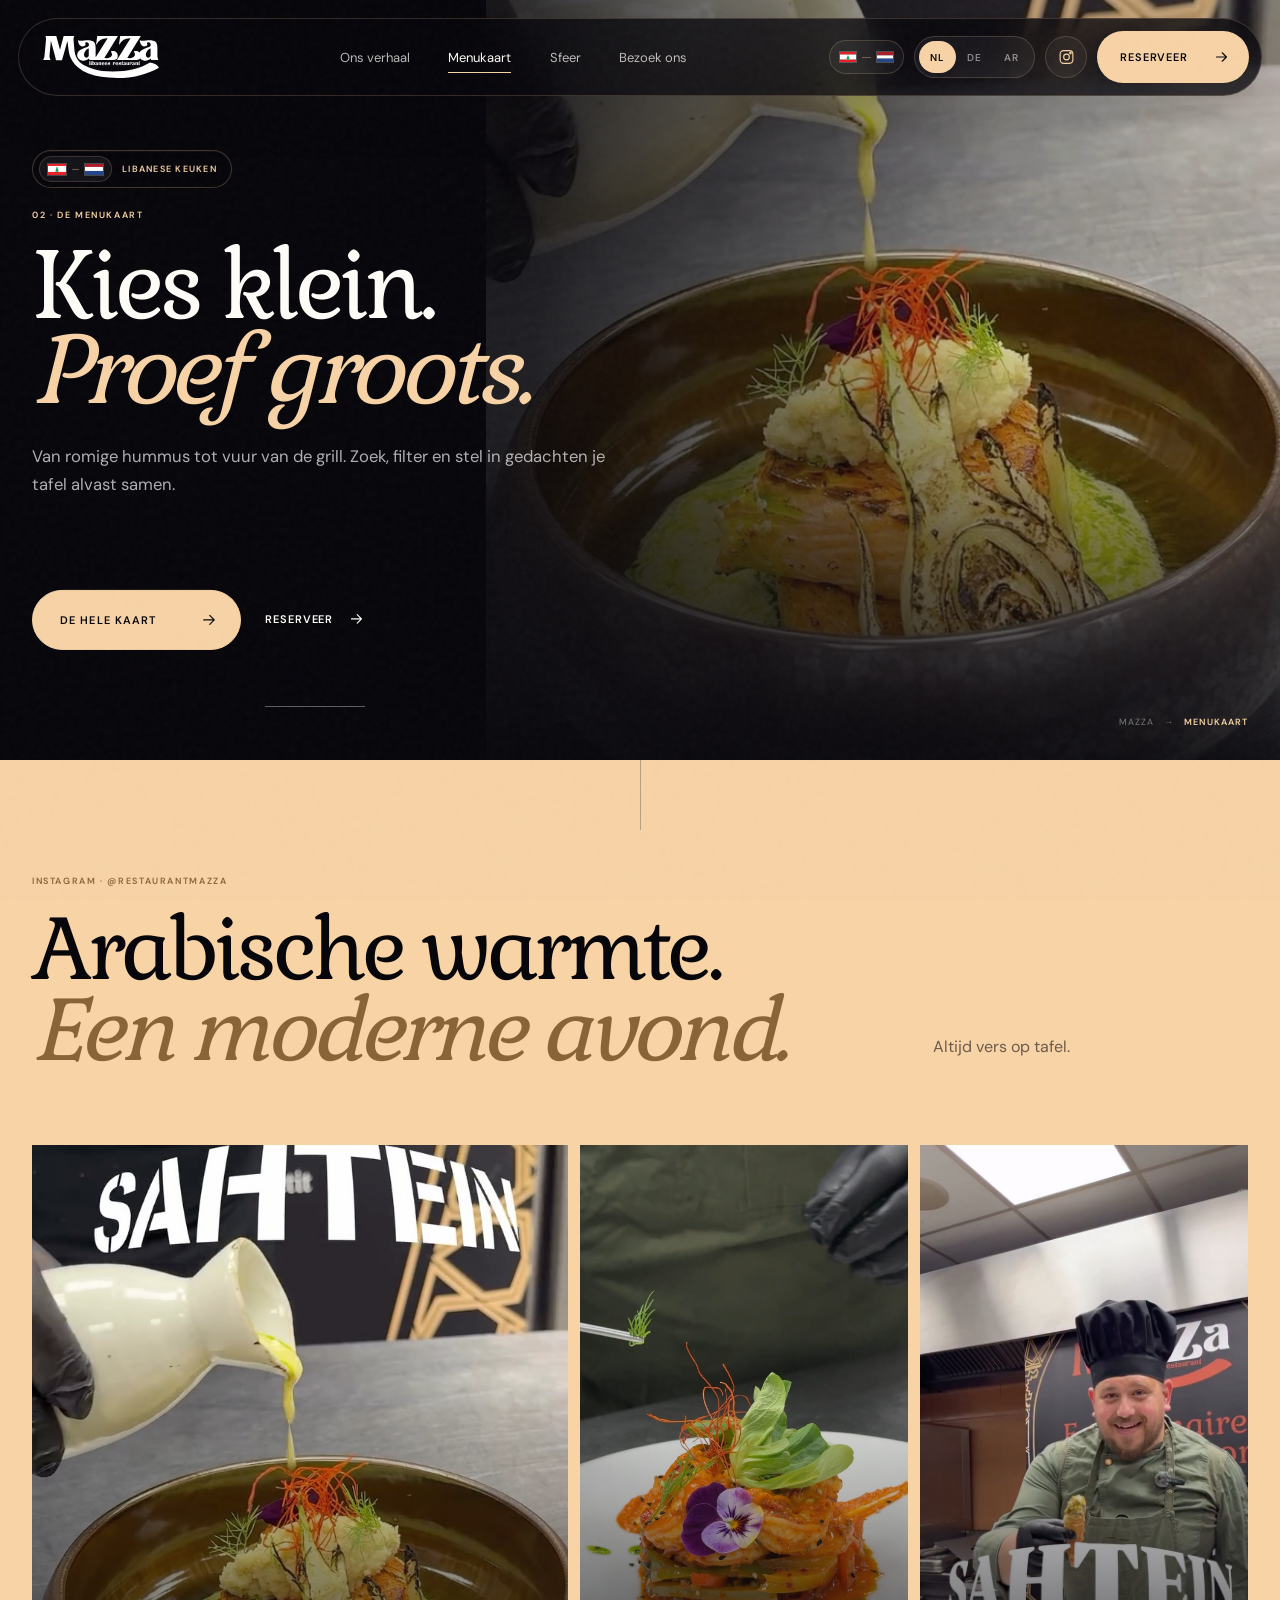
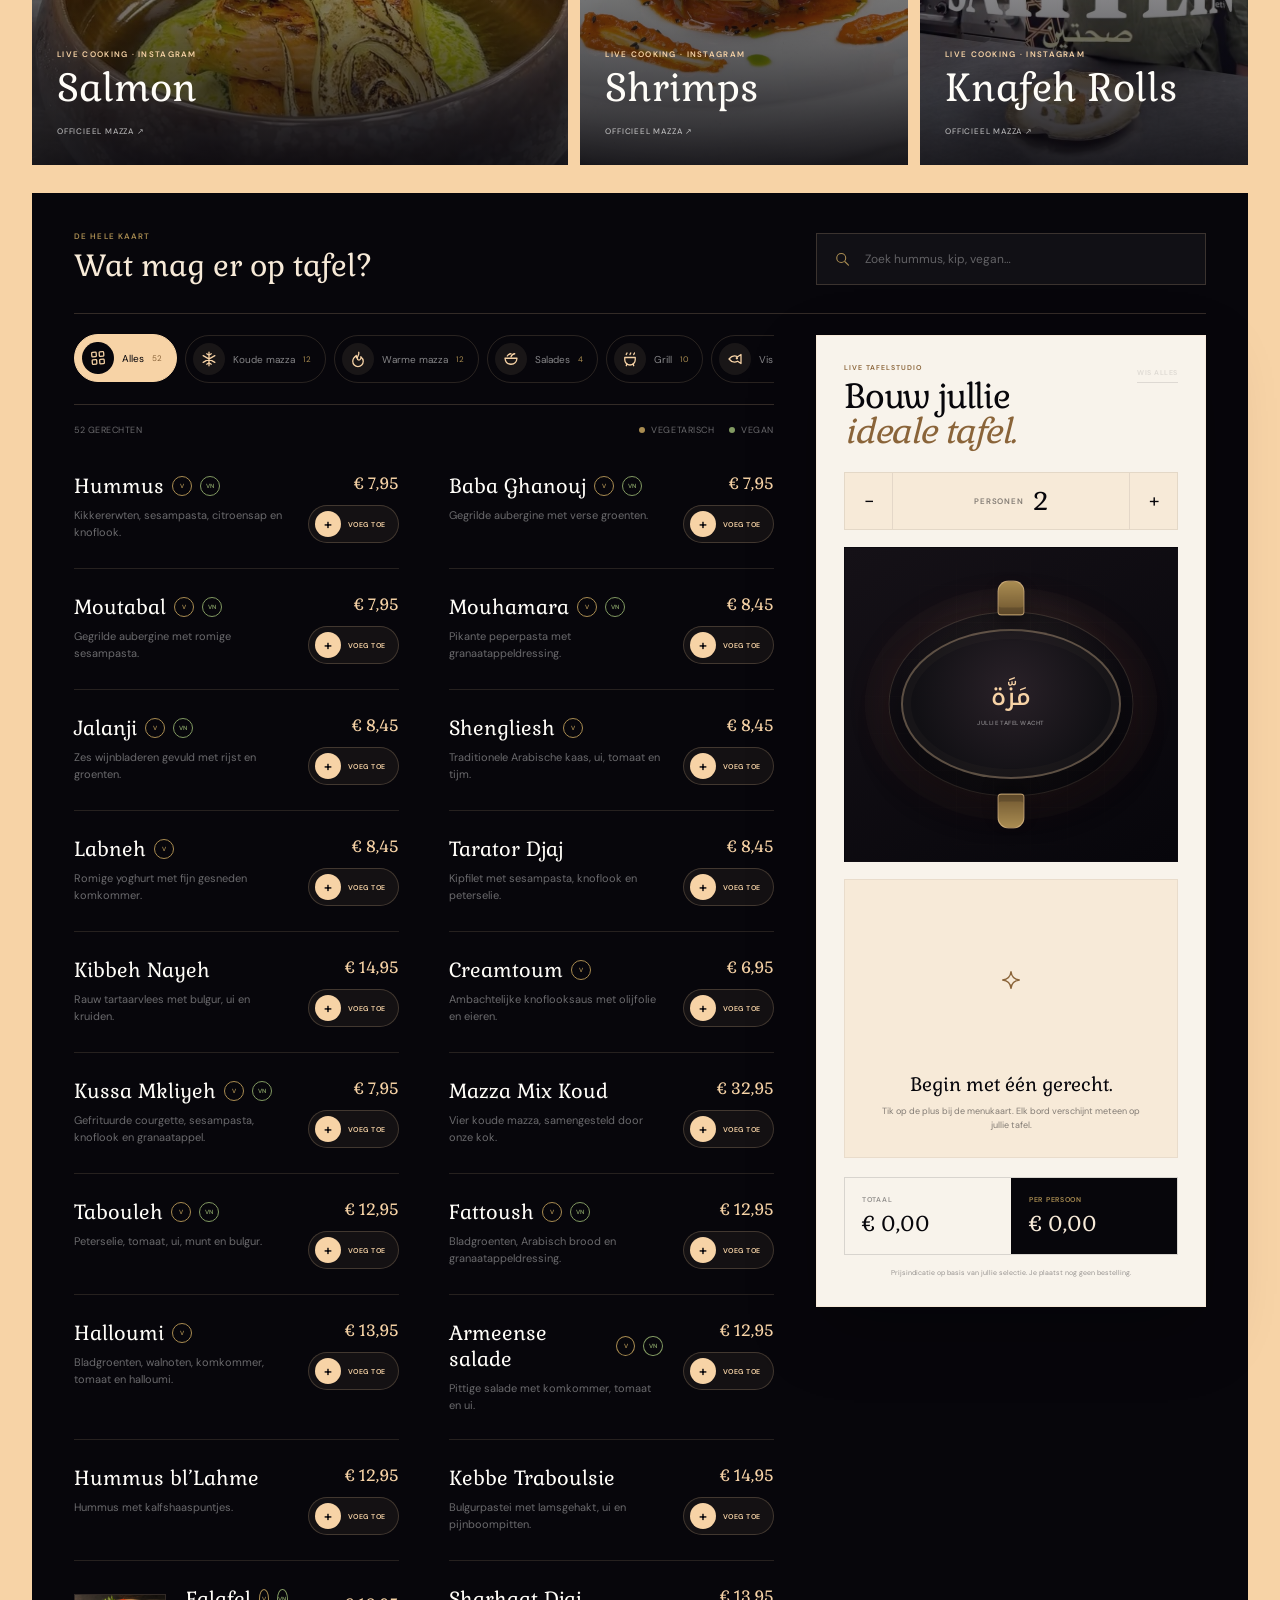
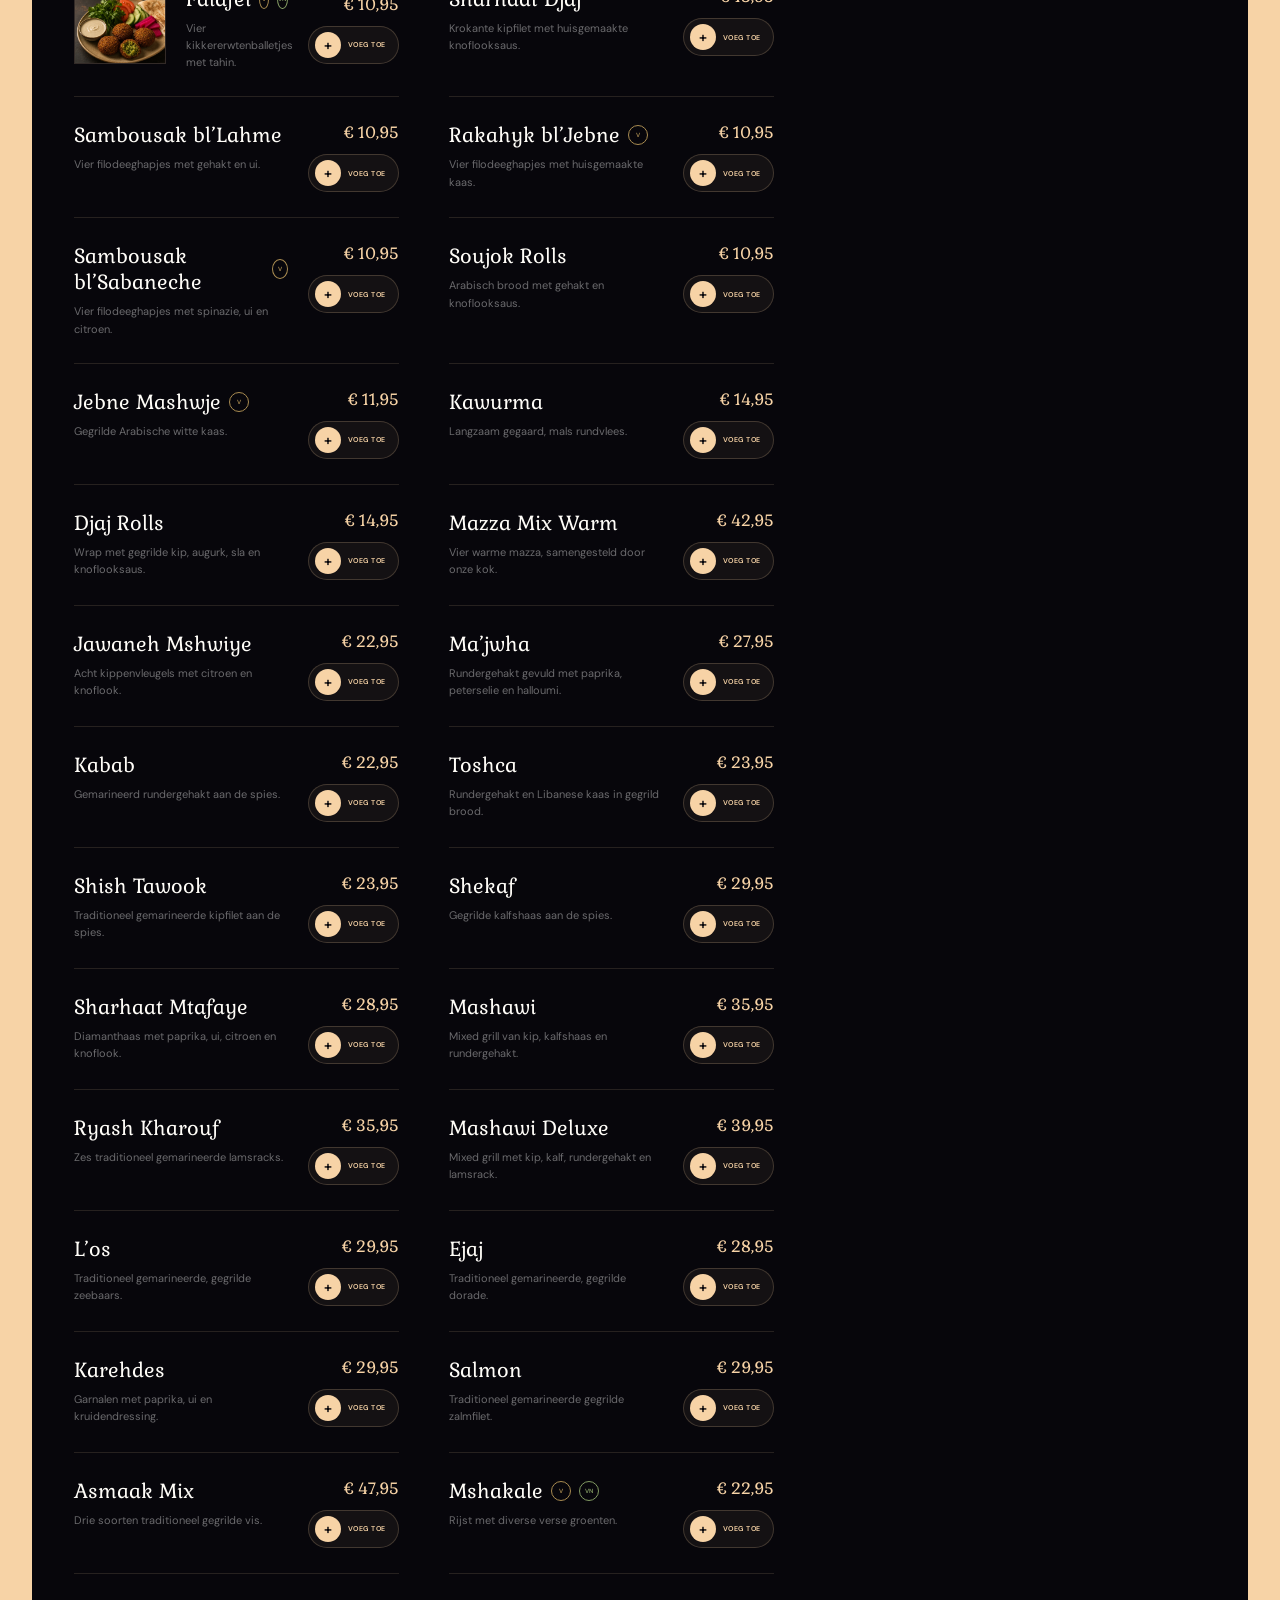
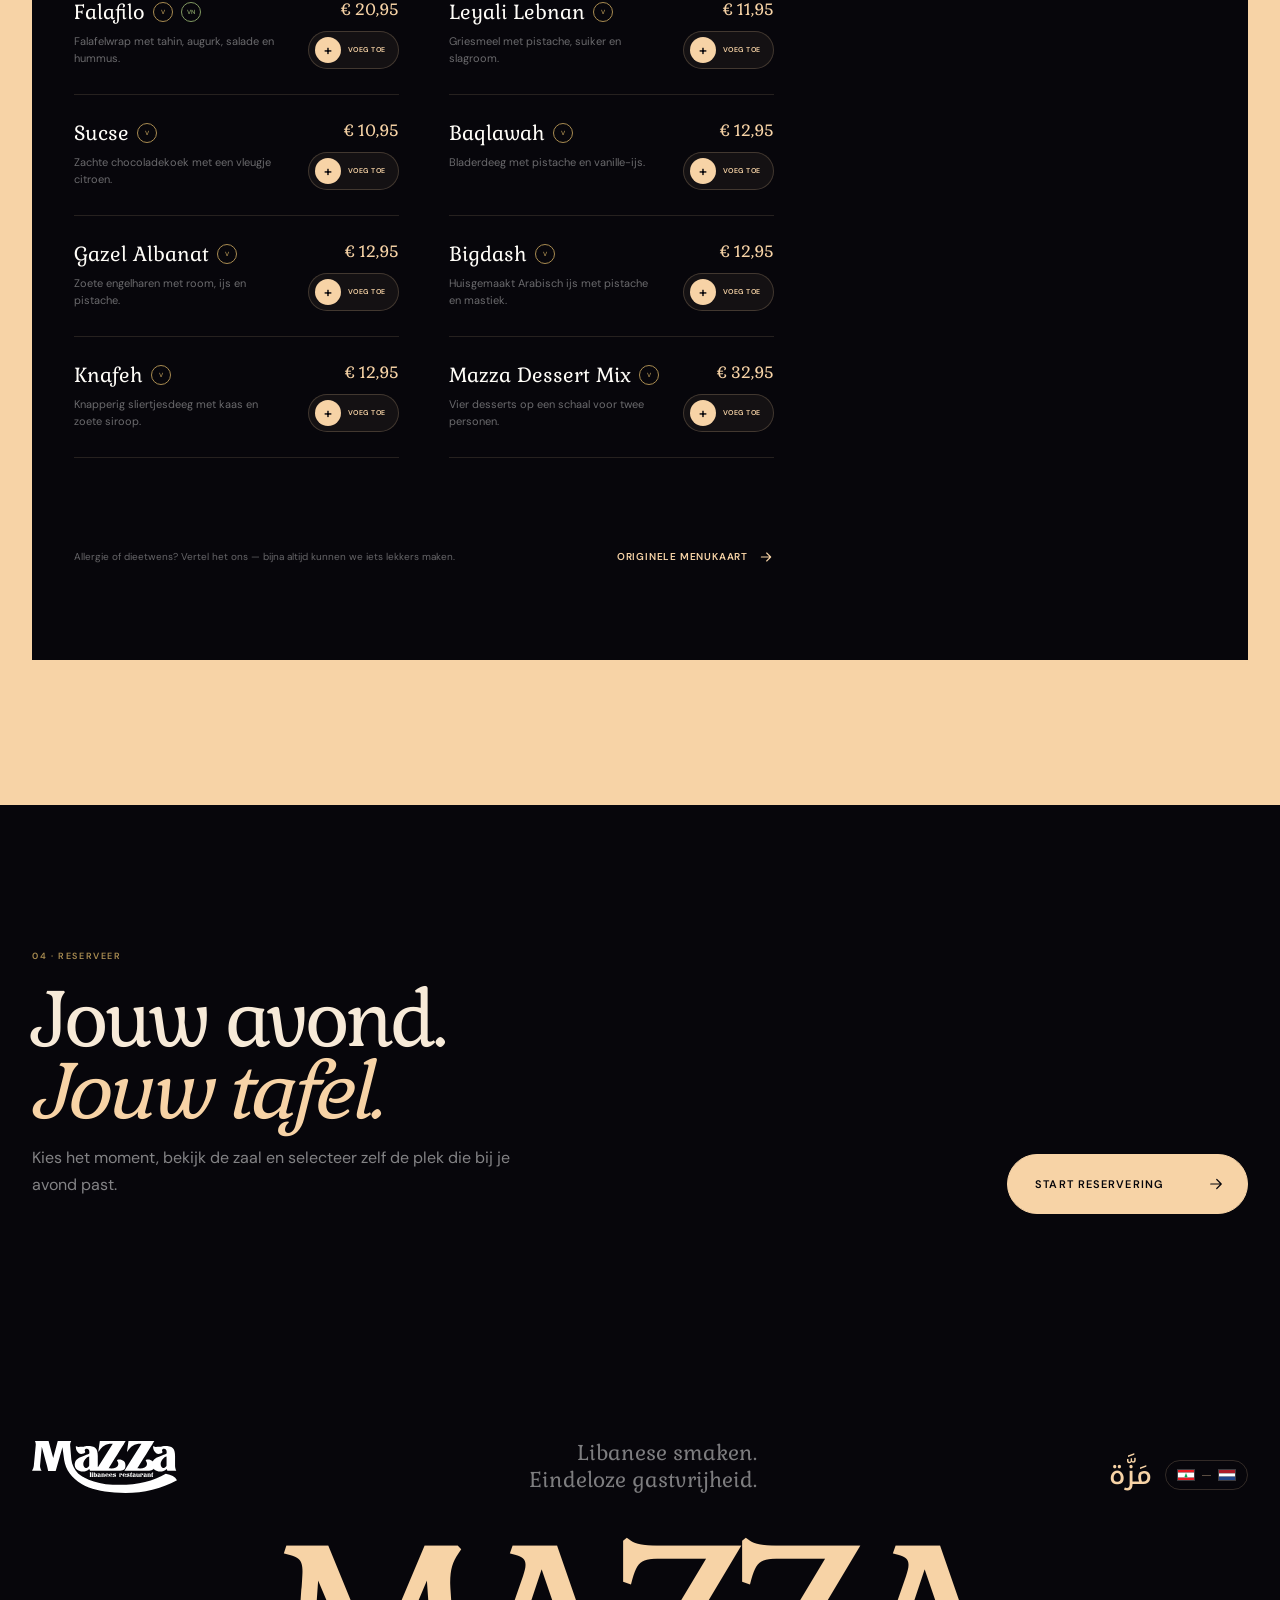
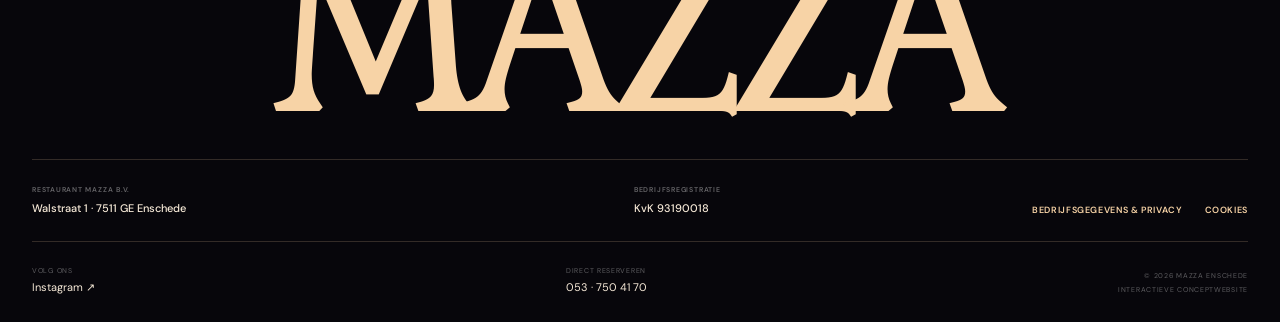
==== menu.html @ 7f83d9d6 "Add interactive table composer to menu" ====
<!doctype html>
<html lang="nl">
  <head>
    <meta charset="UTF-8" />
    <meta name="viewport" content="width=device-width, initial-scale=1.0" />
    <meta name="theme-color" content="#07060b" />
    <meta name="description" content="Ontdek de volledige menukaart van Restaurant Mazza in Enschede: koude en warme mazza, grill, vis en desserts." />
    <title>Menukaart | Mazza Enschede</title>
    <link rel="stylesheet" href="/styles.css?v=15" />
  </head>
  <body data-page="menu">
    <svg class="svg-sprite" aria-hidden="true">
      <symbol id="i-arrow" viewBox="0 0 24 24"><path d="M5 12h14M13 6l6 6-6 6" /></symbol><symbol id="i-calendar" viewBox="0 0 24 24"><path d="M7 3v3M17 3v3M4 9h16M5 5h14a1 1 0 0 1 1 1v14H4V6a1 1 0 0 1 1-1Z" /></symbol><symbol id="i-clock" viewBox="0 0 24 24"><circle cx="12" cy="12" r="9" /><path d="M12 7v5l3 2" /></symbol><symbol id="i-users" viewBox="0 0 24 24"><circle cx="9" cy="8" r="3" /><path d="M3 20c.4-4 2.3-6 6-6s5.6 2 6 6" /><circle cx="17" cy="9" r="2" /><path d="M16 14c3.3.2 4.7 2 5 5" /></symbol><symbol id="i-pin" viewBox="0 0 24 24"><path d="M20 10c0 5-8 11-8 11S4 15 4 10a8 8 0 1 1 16 0Z" /><circle cx="12" cy="10" r="2.5" /></symbol><symbol id="i-search" viewBox="0 0 24 24"><circle cx="10.5" cy="10.5" r="6.5" /><path d="m16 16 5 5" /></symbol><symbol id="i-spark" viewBox="0 0 24 24"><path d="M12 2c.7 6.4 3.6 9.3 10 10-6.4.7-9.3 3.6-10 10-.7-6.4-3.6-9.3-10-10 6.4-.7 9.3-3.6 10-10Z" /></symbol><symbol id="i-check" viewBox="0 0 24 24"><path d="m5 12 4 4L19 6" /></symbol><symbol id="i-phone" viewBox="0 0 24 24"><path d="M8 3H4a1 1 0 0 0-1 1c0 9.4 7.6 17 17 17a1 1 0 0 0 1-1v-4l-5-1-2 2c-3.2-1.4-5.7-3.9-7-7l2-2-1-5Z" /></symbol><symbol id="i-instagram" viewBox="0 0 24 24"><rect x="3" y="3" width="18" height="18" rx="5" /><circle cx="12" cy="12" r="4" /><circle cx="17.5" cy="6.5" r="1" /></symbol>
    </svg>
    <div class="page-grain" aria-hidden="true"></div>

    <header class="site-header subpage-header" data-header>
      <a class="brand" href="/" aria-label="Mazza home" translate="no"><img src="/assets/mazza-logo.svg" alt="Mazza" /></a>
      <nav class="desktop-nav" aria-label="Main navigation"><a href="/over-ons" data-i18n="nav.story">Ons verhaal</a><a href="/menu" class="active" aria-current="page" data-i18n="nav.menu">Menukaart</a><a href="/over-ons#sfeer" data-i18n="nav.atmosphere">Sfeer</a><a href="/over-ons#contact" data-i18n="nav.visit">Bezoek ons</a></nav>
      <div class="header-actions"><span class="flag-pair" aria-label="Libanon en Nederland"><img src="/assets/flag-lebanon.svg" alt="Libanon" /><i></i><img src="/assets/flag-netherlands.svg" alt="Nederland" /></span><div class="language-switcher" role="group" aria-label="Language" translate="no"><button type="button" data-lang="nl" class="active">NL</button><button type="button" data-lang="de">DE</button><button type="button" data-lang="ar">AR</button></div><a class="instagram-mini" href="https://www.instagram.com/restaurantmazza/" target="_blank" rel="noopener" aria-label="Mazza op Instagram"><svg><use href="#i-instagram" /></svg></a><a class="header-cta" href="/reserveren"><span data-i18n="nav.book">Reserveer</span><svg><use href="#i-arrow" /></svg></a></div>
      <button class="menu-toggle" type="button" aria-label="Menu openen" data-i18n-aria="nav.openMenu" aria-expanded="false" data-menu-toggle><span></span><span></span></button>
    </header>
    <nav class="mobile-menu" aria-label="Mobile navigation" data-mobile-menu><p data-i18n="mobile.intro">Ontdek Mazza</p><a href="/"><span>Home</span><small>01</small></a><a href="/over-ons"><span data-i18n="nav.story">Ons verhaal</span><small>02</small></a><a href="/menu"><span data-i18n="nav.menu">Menukaart</span><small>03</small></a><a href="/reserveren"><span data-i18n="nav.book">Reserveer</span><small>04</small></a><a href="https://www.instagram.com/restaurantmazza/" target="_blank" rel="noopener"><span>Instagram</span><small>↗</small></a><div class="mobile-menu-foot"><strong data-i18n="common.daily">Elke dag open</strong><span>16:00 — 22:00</span></div></nav>

    <main>
      <section class="subpage-hero menu-page-hero">
        <div class="subpage-hero-media"><img src="/assets/instagram-salmon.jpg" alt="Salmon van Restaurant Mazza" /></div><div class="subpage-hero-shade"></div>
        <div class="subpage-hero-content"><div class="origin-badge"><span class="origin-flags" aria-label="Libanon en Nederland"><img src="/assets/flag-lebanon.svg" alt="Libanon" /><i></i><img src="/assets/flag-netherlands.svg" alt="Nederland" /></span><span data-i18n="brand.cuisine">Libanese keuken</span></div><span class="section-index" data-i18n="menu.index">02 · De menukaart</span><h1 data-i18n-html="menu.title">Kies klein.<br /><em>Proef groots.</em></h1><p data-i18n="menu.copy">Van romige hummus tot vuur van de grill. Zoek, filter en stel in gedachten je tafel alvast samen.</p><div class="subpage-hero-actions"><a class="primary-button" href="#volledige-kaart"><span data-i18n="menu.browserLabel">De hele kaart</span><svg><use href="#i-arrow" /></svg></a><a class="text-button" href="/reserveren"><span data-i18n="nav.book">Reserveer</span><svg><use href="#i-arrow" /></svg></a></div></div>
        <div class="subpage-breadcrumb"><a href="/">Mazza</a><span>→</span><strong data-i18n="nav.menu">Menukaart</strong></div>
      </section>

      <section class="menu-section section menu-page-section">
        <div class="menu-intro reveal"><div><span class="section-index">Instagram · @restaurantmazza</span><h2 data-i18n-html="moments.title">Arabische warmte.<br /><em>Een moderne avond.</em></h2></div><p data-i18n="moments.caption3">Altijd vers op tafel.</p></div>
        <div class="dish-showcase official-showcase">
          <a class="dish-card dish-card-featured reveal" href="https://www.instagram.com/restaurantmazza/reel/DYUuWCXorbS/" target="_blank" rel="noopener"><img src="/assets/instagram-salmon.jpg" alt="Salmon bij Restaurant Mazza" loading="lazy" /><div><span data-i18n="social.live">Live cooking · Instagram</span><h3>Salmon</h3><strong data-i18n="social.official">Officieel Mazza ↗</strong></div></a>
          <a class="dish-card reveal" href="https://www.instagram.com/restaurantmazza/reel/DYCG0hsuGBp/" target="_blank" rel="noopener"><img src="/assets/instagram-shrimps.jpg" alt="Shrimps bij Restaurant Mazza" loading="lazy" /><div><span data-i18n="social.live">Live cooking · Instagram</span><h3>Shrimps</h3><strong data-i18n="social.official">Officieel Mazza ↗</strong></div></a>
          <a class="dish-card reveal" href="https://www.instagram.com/restaurantmazza/reel/DYEr3u6ORmg/" target="_blank" rel="noopener"><img src="/assets/instagram-knafeh.jpg" alt="Knafeh Rolls bij Restaurant Mazza" loading="lazy" /><div><span data-i18n="social.live">Live cooking · Instagram</span><h3>Knafeh Rolls</h3><strong data-i18n="social.official">Officieel Mazza ↗</strong></div></a>
        </div>

        <div class="menu-browser reveal" id="volledige-kaart">
          <div class="menu-browser-head"><div><span data-i18n="menu.browserLabel">De hele kaart</span><strong data-i18n="menu.browserTitle">Wat mag er op tafel?</strong></div><label class="menu-search"><svg><use href="#i-search" /></svg><input type="search" data-menu-search data-i18n-placeholder="menu.search" placeholder="Zoek hummus, kip, vegan…" /></label></div>
          <div class="menu-studio-layout">
            <div class="menu-catalog">
          <div class="menu-tabs" role="group" aria-label="Menu category">
            <button class="menu-filter active" type="button" data-category="all"><svg class="menu-filter-icon" viewBox="0 0 24 24" aria-hidden="true"><rect x="4" y="4" width="6" height="6" rx="1" /><rect x="14" y="4" width="6" height="6" rx="1" /><rect x="4" y="14" width="6" height="6" rx="1" /><rect x="14" y="14" width="6" height="6" rx="1" /></svg><span data-i18n="categories.all">Alles</span><small>52</small></button>
            <button class="menu-filter" type="button" data-category="koud"><svg class="menu-filter-icon" viewBox="0 0 24 24" aria-hidden="true"><path d="M12 3v18M4.2 7.5l15.6 9M4.2 16.5l15.6-9M9 5l3 2 3-2M9 19l3-2 3 2" /></svg><span data-i18n="categories.koud">Koude mazza</span><small>12</small></button>
            <button class="menu-filter" type="button" data-category="warm"><svg class="menu-filter-icon" viewBox="0 0 24 24" aria-hidden="true"><path d="M13 3c1 4-2 5-2 8 0 1.5 1 2.4 2.2 2.4 2.1 0 3.1-2.2 2.5-4.4 2.2 1.7 3.3 3.8 3.3 6.1A7 7 0 0 1 5 15c0-3 1.7-5.5 4.7-7.8-.2 2.8.7 4.1 1.8 4.5" /></svg><span data-i18n="categories.warm">Warme mazza</span><small>12</small></button>
            <button class="menu-filter" type="button" data-category="salade"><svg class="menu-filter-icon" viewBox="0 0 24 24" aria-hidden="true"><path d="M4 11h16c-.5 5.4-3.2 8-8 8s-7.5-2.6-8-8ZM7 8c1.2-2 3-3 5-3M12 9c1-2.5 2.7-3.8 5-4" /></svg><span data-i18n="categories.salade">Salades</span><small>4</small></button>
            <button class="menu-filter" type="button" data-category="grill"><svg class="menu-filter-icon" viewBox="0 0 24 24" aria-hidden="true"><path d="M5 10h14v3a7 7 0 0 1-14 0v-3ZM8 18l-1 3M16 18l1 3M7 6c0-1 1-1 1-2M12 6c0-1 1-1 1-2M17 6c0-1 1-1 1-2" /></svg><span data-i18n="categories.grill">Grill</span><small>10</small></button>
            <button class="menu-filter" type="button" data-category="vis"><svg class="menu-filter-icon" viewBox="0 0 24 24" aria-hidden="true"><path d="M4 12c3.2-4 7-5.5 11.5-3L20 6v12l-4.5-3C11 17.5 7.2 16 4 12Z" /><circle cx="14.5" cy="11" r=".7" /></svg><span data-i18n="categories.vis">Vis</span><small>5</small></button>
            <button class="menu-filter" type="button" data-category="vega"><svg class="menu-filter-icon" viewBox="0 0 24 24" aria-hidden="true"><path d="M12 20v-8M12 14c-4.5 0-7-2.3-7-7 4.4 0 7 2.4 7 7ZM12 11c0-4.4 2.3-6.7 7-7 0 4.5-2.3 7-7 7Z" /></svg><span data-i18n="categories.vega">Vegetarisch</span><small>2</small></button>
            <button class="menu-filter" type="button" data-category="dessert"><svg class="menu-filter-icon" viewBox="0 0 24 24" aria-hidden="true"><path d="M5 11h14v9H5v-9ZM5 15h14M8 11c0-2.3 1.3-3.5 4-3.5s4 1.2 4 3.5M12 7.5V4M10.5 4h3" /></svg><span data-i18n="categories.dessert">Dessert</span><small>7</small></button>
          </div>
          <div class="menu-result-line"><span data-menu-result-meta></span><div><i class="diet-dot veg"></i><span data-i18n="menu.vegetarian">vegetarisch</span><i class="diet-dot vegan"></i><span data-i18n="menu.vegan">vegan</span></div></div>
          <div class="menu-grid" data-menu-grid></div>
          <div class="menu-empty" data-menu-empty hidden><strong data-i18n="menu.empty">Niets gevonden.</strong><button type="button" data-reset-menu data-i18n="menu.reset">Bekijk alles</button></div>
          <div class="menu-browser-footer"><p data-i18n="menu.allergy">Allergie of dieetwens? Vertel het ons — bijna altijd kunnen we iets lekkers maken.</p><a href="/assets/menu.pdf" target="_blank" rel="noopener"><span data-i18n="menu.pdf">Originele menukaart</span><svg><use href="#i-arrow" /></svg></a></div>
            </div>

            <aside class="table-composer" data-table-composer>
              <button class="table-composer-toggle" type="button" data-table-composer-toggle aria-expanded="false">
                <span><small data-i18n="table.title">Jouw tafel</small><strong data-table-compact data-i18n="table.emptyCompact">Nog niets gekozen</strong></span>
                <b><span data-table-toggle-label data-i18n="table.open">Bekijk tafel</span><svg><use href="#i-arrow" /></svg></b>
              </button>
              <div class="table-composer-body">
                <div class="table-composer-head"><div><span data-i18n="table.eyebrow">Live tafelstudio</span><h3 data-i18n-html="table.heading">Bouw jullie<br /><em>ideale tafel.</em></h3></div><button type="button" data-table-clear disabled data-i18n="table.clear">Wis alles</button></div>
                <div class="table-guest-control"><button type="button" data-table-guests-minus aria-label="Minder personen" data-i18n-aria="table.lessGuests">−</button><div><span data-i18n="table.guests">Personen</span><strong data-table-guests>2</strong></div><button type="button" data-table-guests-plus aria-label="Meer personen" data-i18n-aria="table.moreGuests">+</button></div>
                <div class="table-scene" aria-live="polite"><div class="table-scene-glow" aria-hidden="true"></div><div class="table-chairs" data-table-chairs aria-hidden="true"></div><div class="table-surface"><span lang="ar" dir="rtl" translate="no">مَزَّة</span><small data-table-scene-summary data-i18n="table.sceneEmpty">Jullie tafel wacht</small></div><div class="table-dishes" data-table-dishes aria-hidden="true"></div></div>
                <div class="table-empty-state" data-table-empty><svg><use href="#i-spark" /></svg><strong data-i18n="table.emptyTitle">Begin met één gerecht.</strong><p data-i18n="table.emptyCopy">Tik op de plus bij de menukaart. Elk bord verschijnt meteen op jullie tafel.</p></div>
                <div class="table-order-list" data-table-order-list hidden></div>
                <div class="table-total"><div><span data-i18n="table.total">Totaal</span><strong data-table-total>€ 0,00</strong></div><div class="table-per-person"><span data-i18n="table.perPerson">Per persoon</span><strong data-table-per-person>€ 0,00</strong></div></div>
                <p class="table-disclaimer" data-i18n="table.disclaimer">Prijsindicatie op basis van jullie selectie. Je plaatst nog geen bestelling.</p>
              </div>
            </aside>
          </div>
        </div>
      </section>

      <section class="page-cta section reveal"><div><span class="section-index" data-i18n="booking.index">04 · Reserveer</span><h2 data-i18n-html="booking.title">Jouw avond.<br /><em>Jouw tafel.</em></h2><p data-i18n="booking.copy">Kies het moment, bekijk de zaal en selecteer zelf de plek die bij je avond past.</p></div><a class="primary-button" href="/reserveren"><span data-i18n="hero.start">Start reservering</span><svg><use href="#i-arrow" /></svg></a></section>
    </main>

    <footer class="site-footer" id="footer"><div class="footer-top"><img src="/assets/mazza-logo.svg" alt="Mazza" /><p data-i18n-html="footer.tagline">Libanese smaken.<br />Eindeloze gastvrijheid.</p><div class="footer-origin"><span class="footer-arabic" lang="ar" dir="rtl" translate="no">مَزَّة</span><span class="footer-flags" aria-label="Libanon en Nederland"><img src="/assets/flag-lebanon.svg" alt="Libanon" /><i></i><img src="/assets/flag-netherlands.svg" alt="Nederland" /></span></div></div><div class="footer-word" aria-label="Mazza" translate="no"><span>M</span><span>A</span><span>Z</span><span>Z</span><span>A</span></div><div class="footer-legal"><div><span data-i18n="footer.company">Restaurant Mazza B.V.</span><strong>Walstraat 1 · 7511 GE Enschede</strong></div><div><span data-i18n="footer.registration">Bedrijfsregistratie</span><strong>KvK 93190018</strong></div><nav aria-label="Juridische informatie"><a href="/privacy" data-i18n="footer.legal">Bedrijfsgegevens & privacy</a><a href="/privacy#cookies" data-i18n="footer.cookies">Cookies</a></nav></div><div class="footer-row"><div><span data-i18n="footer.follow">Volg ons</span><a href="https://www.instagram.com/restaurantmazza/" target="_blank" rel="noopener">Instagram ↗</a></div><div><span data-i18n="footer.call">Direct reserveren</span><a href="tel:0537504170">053 · 750 41 70</a></div><div><span>© <span data-year></span> Mazza Enschede</span><small data-i18n="footer.concept">Interactieve conceptwebsite</small></div></div></footer>
    <script src="/app.js?v=11"></script>
  </body>
</html>
---- styles.css ----
@font-face { font-family: "DM Sans"; src: url("/assets/fonts/dm-sans-latin.woff2") format("woff2"); font-style: normal; font-weight: 400 600; font-display: swap; }
@font-face { font-family: "Gabriela"; src: url("/assets/fonts/gabriela-latin.woff2") format("woff2"); font-style: normal; font-weight: 400; font-display: swap; }
@font-face { font-family: "Noto Kufi Arabic"; src: url("/assets/fonts/noto-kufi-arabic.woff2") format("woff2"); font-style: normal; font-weight: 400 600; font-display: swap; }

:root {
  --ink: #07060b;
  --ink-soft: #0e0e0e;
  --ink-raised: #17151a;
  --peach: #f7d3a6;
  --peach-soft: #f7ead8;
  --paper: #f8f3eb;
  --gold: #a98c51;
  --gold-dark: #8a6439;
  --white: #fffdf8;
  --line-dark: rgba(247, 211, 166, .18);
  --line-light: rgba(7, 6, 11, .13);
  --sans: "DM Sans", Arial, sans-serif;
  --display: "Gabriela", Georgia, serif;
  --arabic: "Noto Kufi Arabic", Tahoma, sans-serif;
}

* { box-sizing: border-box; }
html { scroll-behavior: smooth; background: var(--ink); }
body { margin: 0; overflow-x: hidden; color: var(--peach-soft); background: var(--ink); font-family: var(--sans); -webkit-font-smoothing: antialiased; }
body.menu-open { overflow: hidden; }
button, input, textarea { font: inherit; }
a { color: inherit; text-decoration: none; }
img, video { display: block; width: 100%; }
svg { fill: none; stroke: currentColor; stroke-linecap: round; stroke-linejoin: round; stroke-width: 1.6; }
.svg-sprite { position: absolute; width: 0; height: 0; overflow: hidden; }
[hidden] { display: none !important; }
.page-grain { position: fixed; z-index: 9999; inset: 0; pointer-events: none; opacity: .035; background-image: url("data:image/svg+xml,%3Csvg viewBox='0 0 160 160' xmlns='http://www.w3.org/2000/svg'%3E%3Cfilter id='n'%3E%3CfeTurbulence type='fractalNoise' baseFrequency='.9' numOctaves='3' stitchTiles='stitch'/%3E%3C/filter%3E%3Crect width='100%25' height='100%25' filter='url(%23n)' opacity='.9'/%3E%3C/svg%3E"); }

.site-header { position: fixed; z-index: 1000; top: 18px; left: 50%; display: grid; grid-template-columns: 155px 1fr auto; width: min(1450px, calc(100% - 36px)); height: 78px; padding: 0 12px 0 24px; align-items: center; transform: translateX(-50%); background: rgba(7, 6, 11, .48); border: 1px solid rgba(247, 211, 166, .18); border-radius: 100px; box-shadow: 0 15px 50px rgba(0, 0, 0, .16); backdrop-filter: blur(18px); transition: background .3s ease, border-color .3s ease, top .3s ease; }
.site-header.scrolled { top: 10px; background: rgba(7, 6, 11, .92); border-color: rgba(247, 211, 166, .25); }
.brand { position: relative; display: block; width: 116px; isolation: isolate; }
.brand img { height: 51px; object-fit: contain; filter: brightness(0) invert(1); }
.brand::after {
  position: absolute;
  z-index: 1;
  inset: 0;
  content: "";
  pointer-events: none;
  background: url("/assets/mazza-m-mark.svg") center / contain no-repeat;
  clip-path: inset(100% 0 0 0);
  animation: mazzaMFill 10s cubic-bezier(.45, 0, .2, 1) infinite;
  will-change: clip-path, opacity;
}
.desktop-nav { display: flex; justify-content: center; gap: clamp(20px, 3vw, 48px); }
.desktop-nav a { position: relative; padding: 10px 0; color: rgba(255, 253, 248, .72); font-size: 13px; }
.desktop-nav a::after { position: absolute; right: 0; bottom: 3px; left: 0; height: 1px; content: ""; background: var(--peach); transform: scaleX(0); transform-origin: right; transition: transform .25s ease; }
.desktop-nav a:hover { color: var(--white); }
.desktop-nav a:hover::after { transform: scaleX(1); transform-origin: left; }
.header-actions { display: flex; align-items: center; gap: 10px; }
.language-switcher { display: flex; height: 42px; padding: 4px; background: rgba(255, 255, 255, .05); border: 1px solid var(--line-dark); border-radius: 100px; }
.language-switcher button { width: 37px; padding: 0; color: rgba(255, 253, 248, .5); background: transparent; border: 0; border-radius: 100px; font-size: 10px; font-weight: 600; letter-spacing: .08em; cursor: pointer; transition: color .2s ease, background .2s ease, transform .2s ease; }
.language-switcher button:hover { color: var(--white); transform: translateY(-1px); }
.language-switcher button.active { color: var(--ink); background: var(--peach); }
.header-cta { display: flex; height: 52px; padding: 0 19px 0 23px; align-items: center; gap: 25px; color: var(--ink); background: var(--peach); border-radius: 100px; font-size: 11px; font-weight: 600; letter-spacing: .08em; text-transform: uppercase; transition: background .25s ease, transform .25s ease; }
.header-cta:hover { background: var(--white); transform: translateY(-1px); }
.header-cta svg { width: 17px; }
.menu-toggle { display: none; width: 46px; height: 46px; padding: 0; place-items: center; background: transparent; border: 1px solid var(--line-dark); border-radius: 50%; }
.menu-toggle span { position: absolute; width: 18px; height: 1px; background: var(--white); transition: transform .25s ease; }
.menu-toggle span:first-child { transform: translateY(-4px); }
.menu-toggle span:last-child { transform: translateY(4px); }
.menu-toggle[aria-expanded="true"] span:first-child { transform: rotate(45deg); }
.menu-toggle[aria-expanded="true"] span:last-child { transform: rotate(-45deg); }
.mobile-menu { position: fixed; z-index: 900; inset: 0; display: flex; padding: 128px 30px 36px; flex-direction: column; visibility: hidden; opacity: 0; background: var(--ink); transition: opacity .3s ease, visibility .3s ease; }
.mobile-menu.open { visibility: visible; opacity: 1; }
.mobile-menu > p { margin: 0 0 28px; color: var(--gold); font-size: 10px; font-weight: 600; letter-spacing: .14em; text-transform: uppercase; }
.mobile-menu > a { display: flex; padding: 19px 0; align-items: center; justify-content: space-between; border-bottom: 1px solid var(--line-dark); font-family: var(--display); font-size: 34px; }
.mobile-menu > a small { color: var(--gold); font: 10px var(--sans); }
.mobile-menu-foot { display: flex; margin-top: auto; justify-content: space-between; color: rgba(255, 255, 255, .55); font-size: 12px; }

.hero { position: relative; min-height: 930px; height: 100svh; overflow: hidden; background: var(--ink); }
.hero-media, .hero-shade { position: absolute; inset: 0; }
.hero-media video { height: 100%; object-fit: cover; object-position: center; filter: saturate(.94) contrast(1.04) brightness(.96); transform: scale(1.01); }
.hero-shade { background: radial-gradient(circle at 72% 44%, rgba(247,211,166,.08), transparent 30%), linear-gradient(90deg, rgba(7,6,11,.84) 0%, rgba(7,6,11,.58) 43%, rgba(7,6,11,.08) 78%), linear-gradient(0deg, rgba(7,6,11,.88) 0%, transparent 38%), linear-gradient(180deg, rgba(7,6,11,.42), transparent 35%); }
.hero-content { position: absolute; z-index: 2; top: 50%; left: max(32px, calc((100vw - 1400px) / 2)); width: min(760px, calc(100% - 64px)); transform: translateY(-48%); }
.hero-eyebrow { display: flex; margin-bottom: 26px; align-items: center; gap: 12px; color: var(--peach); font-size: 10px; font-weight: 600; letter-spacing: .17em; text-transform: uppercase; }
.origin-badge { display: inline-flex; width: max-content; max-width: 100%; min-height: 38px; padding: 5px 14px 5px 6px; align-items: center; flex-wrap: wrap; gap: 10px; color: var(--peach); border: 1px solid rgba(247,211,166,.24); border-radius: 100px; background: rgba(7,6,11,.42); box-shadow: inset 0 1px rgba(255,255,255,.05); backdrop-filter: blur(14px); font-size: 9px; font-weight: 600; letter-spacing: .14em; line-height: 1.2; text-transform: uppercase; }
.origin-flags { display: inline-flex; height: 26px; padding: 0 7px; align-items: center; flex: 0 0 auto; gap: 5px; direction: ltr; border: 1px solid rgba(247,211,166,.18); border-radius: 100px; background: rgba(255,255,255,.06); }
.origin-flags img { width: 20px; height: 13px; flex: 0 0 auto; object-fit: cover; border: 1px solid rgba(255,255,255,.22); }
.origin-flags i { display: block; width: 7px; height: 1px; background: rgba(247,211,166,.38); }
.hero-eyebrow.origin-badge { display: inline-flex; gap: 10px; }
.status-dot { width: 7px; height: 7px; background: var(--peach); border-radius: 50%; box-shadow: 0 0 0 7px rgba(247, 211, 166, .12); animation: pulse 2s ease infinite; }
.hero h1 { margin: 0; max-width: 880px; color: var(--white); font-family: var(--display); font-size: clamp(69px, 7.5vw, 125px); font-weight: 400; letter-spacing: -.055em; line-height: .89; }
.hero h1 em { color: var(--peach); font-weight: 400; }
.hero-title { transform-origin: left center; animation: heroTitleReveal 1.1s cubic-bezier(.2,.75,.2,1) both; }
[dir="rtl"] .hero-title { transform-origin: right center; }
.hero h1.hero-title em { display: inline-block; color: transparent; background: linear-gradient(100deg, var(--peach) 15%, #fff0dc 46%, var(--peach) 72%); background-size: 230% 100%; background-clip: text; -webkit-background-clip: text; animation: heroTitleGlow 7s ease-in-out infinite; }
.hero-ritual { display: flex; width: max-content; margin-top: 23px; align-items: center; gap: 12px; color: rgba(255,255,255,.58); font-size: 9px; font-weight: 600; letter-spacing: .18em; text-transform: uppercase; }
.hero-ritual i { display: block; width: 48px; height: 1px; background: var(--peach); transform-origin: left; animation: heroRitualLine 3.8s ease-in-out infinite; }
[dir="rtl"] .hero-ritual i { transform-origin: right; }
.hero-ritual + p { margin-top: 18px; }
.hero-content > p { max-width: 560px; margin: 32px 0 37px; color: rgba(255, 253, 248, .68); font-size: clamp(16px, 1.3vw, 20px); line-height: 1.7; }
.hero-actions { display: flex; align-items: center; gap: 25px; }
.primary-button { display: inline-flex; height: 60px; padding: 0 22px 0 27px; align-items: center; gap: 44px; color: var(--ink); background: var(--peach); border: 1px solid var(--peach); border-radius: 100px; font-size: 11px; font-weight: 600; letter-spacing: .1em; text-transform: uppercase; transition: background .25s ease, color .25s ease, transform .25s ease; }
.primary-button:hover { color: var(--peach); background: transparent; transform: translateY(-2px); }
.primary-button svg { width: 18px; }
.text-button, .line-link { display: inline-flex; padding: 12px 0; align-items: center; gap: 15px; color: var(--white); border-bottom: 1px solid rgba(255,255,255,.35); font-size: 11px; font-weight: 600; letter-spacing: .08em; text-transform: uppercase; }
.text-button svg, .line-link svg { width: 17px; transition: transform .25s ease; }
.text-button:hover svg, .line-link:hover svg { transform: translateX(5px); }
.hero-reserve-card { position: absolute; z-index: 3; right: max(34px, calc((100vw - 1400px) / 2)); bottom: 150px; width: 305px; padding: 27px; color: var(--ink); background: rgba(247, 211, 166, .93); border-radius: 2px; box-shadow: 0 25px 60px rgba(0,0,0,.25); backdrop-filter: blur(16px); }
.hero-reserve-top { display: flex; margin-bottom: 28px; align-items: center; gap: 10px; color: rgba(7,6,11,.58); font-size: 9px; font-weight: 600; letter-spacing: .12em; text-transform: uppercase; }
.hero-reserve-top svg { width: 17px; }
.hero-reserve-card > strong { display: block; font-family: var(--display); font-size: 25px; font-weight: 400; line-height: 1.2; }
.hero-reserve-card > p { margin: 9px 0 27px; color: rgba(7,6,11,.56); font-size: 12px; }
.hero-reserve-card > a { display: flex; padding-top: 17px; justify-content: space-between; border-top: 1px solid rgba(7,6,11,.18); font-size: 10px; font-weight: 600; letter-spacing: .1em; text-transform: uppercase; }
.hero-reserve-card > a svg { width: 18px; }
.hero-footer { position: absolute; z-index: 2; right: 0; bottom: 0; left: 0; display: grid; grid-template-columns: 1fr 1fr 1.3fr; width: min(1400px, calc(100% - 64px)); min-height: 92px; margin: 0 auto; border-top: 1px solid rgba(247, 211, 166, .22); }
.hero-footer > div { display: flex; padding: 20px 30px; flex-direction: column; justify-content: center; border-right: 1px solid rgba(247, 211, 166, .18); }
.hero-footer > div:first-child { padding-left: 0; }
.hero-footer > div:last-child { padding-right: 0; border: 0; }
.hero-footer span { color: rgba(255,255,255,.44); font-size: 9px; font-weight: 600; letter-spacing: .12em; text-transform: uppercase; }
.hero-footer strong { margin-top: 4px; color: var(--white); font-size: 13px; font-weight: 500; }
.hero-footer .hero-arabic { display: grid; grid-template-columns: auto 1fr; align-items: center; column-gap: 17px; }
.hero-arabic > span { grid-row: 1 / 3; color: var(--peach); font: 500 31px/1.35 var(--arabic); letter-spacing: 0; text-transform: none; unicode-bidi: isolate; }

.section { position: relative; padding: 145px 32px; }
.section-heading { width: min(1400px, 100%); margin: 0 auto 78px; }
.section-index { display: block; margin-bottom: 22px; color: var(--gold); font-size: 9px; font-weight: 600; letter-spacing: .18em; text-transform: uppercase; }
.section-heading h2, .menu-intro h2, .booking-title h2, .contact-copy h2 { margin: 0; font-family: var(--display); font-size: clamp(58px, 6.7vw, 105px); font-weight: 400; letter-spacing: -.055em; line-height: .94; }
.section-heading h2 em, .menu-intro h2 em, .booking-title h2 em, .contact-copy h2 em { color: var(--peach); font-weight: 400; }

.story { background: var(--ink); }
.story-layout { display: grid; grid-template-columns: repeat(12, 1fr); grid-template-rows: auto auto; width: min(1400px, 100%); margin: 0 auto; align-items: start; gap: 24px; }
.story-main-photo { position: relative; grid-column: 1 / 7; grid-row: 1 / 3; height: 760px; margin: 0; overflow: hidden; }
.story-main-photo::after, .dish-card::after, .moment::after, .contact-card figure::after { position: absolute; content: ""; inset: 0; background: linear-gradient(180deg, transparent 50%, rgba(7,6,11,.72)); pointer-events: none; }
.story-main-photo img, .story-detail-photo img { height: 100%; object-fit: cover; }
.story-main-photo figcaption { position: absolute; z-index: 2; right: 30px; bottom: 30px; left: 30px; display: flex; align-items: flex-end; justify-content: space-between; gap: 20px; }
.story-main-photo figcaption span { color: var(--peach); font-size: 9px; font-weight: 600; letter-spacing: .15em; text-transform: uppercase; }
.story-main-photo figcaption strong { max-width: 270px; color: var(--white); font-family: var(--display); font-size: 22px; font-weight: 400; text-align: right; }
.story-motion-card { isolation: isolate; border: 1px solid rgba(247,211,166,.16); background: radial-gradient(circle at 76% 68%, rgba(155,50,32,.24), transparent 28%), linear-gradient(145deg, #171218, #08070a 72%); }
.story-motion-card::before { position: absolute; z-index: 0; top: 7%; left: 4%; width: 52%; aspect-ratio: 1; content: ""; border-radius: 50%; background: rgba(247,211,166,.09); filter: blur(70px); animation: storyGlow 7s ease-in-out infinite; }
.story-motion-card::after { z-index: 4; background: linear-gradient(180deg, transparent 52%, rgba(7,6,11,.9)); }
.story-motion-grid { position: absolute; z-index: 0; inset: 0; opacity: .2; background-image: linear-gradient(rgba(247,211,166,.12) 1px, transparent 1px), linear-gradient(90deg, rgba(247,211,166,.12) 1px, transparent 1px); background-size: 62px 62px; mask-image: linear-gradient(135deg, #000, transparent 74%); }
.story-motion-image { position: absolute; z-index: 2; margin: 0; overflow: hidden; border: 1px solid rgba(247,211,166,.28); box-shadow: 0 30px 70px rgba(0,0,0,.42); }
.story-motion-image img { transition: filter .4s ease; }
.story-motion-image-main { top: 7%; left: 6%; width: 80%; height: 57%; animation: storyImageFloat 8s ease-in-out infinite; }
.story-motion-image-main img { object-position: center 48%; }
.story-motion-image-accent { right: 5%; bottom: 9%; width: 37%; height: 46%; animation: storyAccentFloat 9s ease-in-out infinite; }
.story-motion-image-accent img { object-position: center 70%; }
.story-motion-orbit { position: absolute; z-index: 1; right: -5%; bottom: 0; width: 52%; aspect-ratio: 1; border: 1px dashed rgba(247,211,166,.35); border-radius: 50%; animation: storyOrbit 22s linear infinite; }
.story-motion-orbit::before { position: absolute; inset: 16%; content: ""; border: 1px solid rgba(155,50,32,.55); border-radius: inherit; }
.story-motion-orbit span { position: absolute; top: 10%; left: 18%; width: 10px; height: 10px; background: var(--peach); border-radius: 50%; box-shadow: 0 0 0 8px rgba(247,211,166,.1); }
.story-motion-arabic { position: absolute; z-index: 5; bottom: 16%; left: 7%; color: var(--peach); font: 500 50px/1.2 var(--arabic); unicode-bidi: isolate; }
.story-motion-caption { position: absolute; z-index: 5; right: 30px; bottom: 30px; left: 30px; display: flex; align-items: flex-end; justify-content: space-between; gap: 20px; }
.story-motion-caption span { color: var(--peach); font-size: 8px; font-weight: 600; letter-spacing: .15em; text-transform: uppercase; }
.story-motion-caption strong { max-width: 250px; color: var(--white); font-family: var(--display); font-size: 20px; font-weight: 400; text-align: right; }
.story-copy { grid-column: 8 / 13; padding: 28px 35px 10px; }
.arabic-mark { display: block; margin-bottom: 30px; color: var(--peach); font: 500 54px/1.35 var(--arabic); letter-spacing: 0; unicode-bidi: isolate; }
.story-lead { margin: 0 0 25px; color: var(--white); font-family: var(--display); font-size: clamp(25px, 2.3vw, 38px); line-height: 1.35; }
.story-copy > p:not(.story-lead) { max-width: 520px; color: rgba(255,255,255,.5); font-size: 14px; line-height: 1.8; }
.story-copy .line-link { margin-top: 25px; color: var(--peach); border-color: rgba(247,211,166,.35); }
.story-detail-photo { grid-column: 8 / 11; height: 250px; margin: 0; overflow: hidden; }
.story-quote { grid-column: 11 / 13; min-height: 250px; padding: 27px; margin: 0; display: flex; flex-direction: column; color: var(--ink); background: var(--peach); }
.story-quote svg { width: 25px; }
.story-quote p { margin: auto 0 18px; font-family: var(--display); font-size: 20px; line-height: 1.3; }
.story-quote span { font-size: 8px; font-weight: 600; letter-spacing: .1em; text-transform: uppercase; }

.video-story { position: relative; width: 100%; height: min(82vh, 880px); min-height: 620px; overflow: hidden; background: var(--ink); }
.video-story video { width: 100%; height: 100%; object-fit: cover; object-position: center; filter: saturate(.94) contrast(1.04); }
.video-story-shade { position: absolute; inset: 0; background: linear-gradient(90deg, rgba(7,6,11,.78), rgba(7,6,11,.24) 58%, rgba(7,6,11,.08)), linear-gradient(0deg, rgba(7,6,11,.62), transparent 50%); }
.video-story::after { position: absolute; content: ""; inset: 24px; pointer-events: none; border: 1px solid rgba(247,211,166,.22); }
.video-story-copy { position: absolute; z-index: 2; top: 50%; left: max(45px, calc((100vw - 1400px) / 2)); max-width: 730px; transform: translateY(-50%); }
.video-story-copy > span { display: block; margin-bottom: 22px; color: var(--peach); font-size: 9px; font-weight: 600; letter-spacing: .18em; text-transform: uppercase; }
.video-story-copy h2 { margin: 0; color: var(--white); font-family: var(--display); font-size: clamp(60px, 7vw, 112px); font-weight: 400; letter-spacing: -.055em; line-height: .92; text-shadow: 0 12px 35px rgba(0,0,0,.25); }
.video-story-copy h2 em { color: var(--peach); font-weight: 400; }
.video-story-copy p { max-width: 440px; margin: 25px 0 30px; color: rgba(255,255,255,.68); font-size: 14px; line-height: 1.7; }
.video-story-copy a { display: inline-flex; padding: 12px 0; align-items: center; gap: 18px; color: var(--peach); border-bottom: 1px solid rgba(247,211,166,.42); font-size: 9px; font-weight: 600; letter-spacing: .1em; text-transform: uppercase; }
.video-story-copy a svg { width: 18px; }
.video-story-badge { position: absolute; z-index: 2; right: max(48px, calc((100vw - 1400px) / 2)); bottom: 52px; display: grid; width: 125px; height: 125px; place-items: center; color: var(--ink); background: var(--peach); border-radius: 50%; text-align: center; }
.video-story-badge svg { width: 22px; margin-bottom: -15px; }
.video-story-badge span { font-size: 8px; font-weight: 600; letter-spacing: .08em; line-height: 1.45; text-transform: uppercase; }

.menu-section { color: var(--ink); background: var(--peach); }
.menu-section::before { position: absolute; top: 0; left: 50%; width: 1px; height: 70px; content: ""; background: rgba(7,6,11,.25); }
.menu-intro, .booking-title { display: grid; grid-template-columns: 1.45fr .55fr; width: min(1400px, 100%); margin: 0 auto 75px; align-items: end; gap: 70px; }
.menu-intro .section-index, .booking-title .section-index { color: var(--gold-dark); }
.menu-intro h2 em { color: var(--gold-dark); }
.menu-intro > p, .booking-title > p { max-width: 480px; margin: 0 0 10px; color: rgba(7,6,11,.58); font-size: 16px; line-height: 1.7; }
.dish-showcase { display: grid; grid-template-columns: 1.35fr .825fr .825fr; width: min(1400px, 100%); height: 620px; margin: 0 auto 28px; gap: 12px; }
.dish-card { position: relative; min-width: 0; margin: 0; overflow: hidden; background: var(--ink); }
.dish-card img { height: 100%; object-fit: cover; transition: transform .8s cubic-bezier(.2,.6,.2,1); }
.dish-card:hover img { transform: scale(1.035); }
.dish-card::after { background: linear-gradient(180deg, transparent 38%, rgba(7,6,11,.88)); }
.dish-card > div { position: absolute; z-index: 2; right: 25px; bottom: 26px; left: 25px; }
.dish-card span { color: var(--peach); font-size: 8px; font-weight: 600; letter-spacing: .16em; text-transform: uppercase; }
.dish-card h3 { margin: 8px 0 12px; color: var(--white); font-family: var(--display); font-size: clamp(28px, 3vw, 47px); font-weight: 400; line-height: .95; }
.dish-card strong { color: rgba(255,255,255,.65); font-size: 11px; font-weight: 500; }
.menu-browser { width: min(1400px, 100%); padding: 38px 42px 28px; margin: 0 auto; color: var(--peach-soft); background: var(--ink); }
.menu-browser-head { display: flex; padding-bottom: 28px; align-items: flex-end; justify-content: space-between; gap: 30px; border-bottom: 1px solid var(--line-dark); }
.menu-browser-head > div span { display: block; margin-bottom: 5px; color: var(--gold); font-size: 8px; font-weight: 600; letter-spacing: .14em; text-transform: uppercase; }
.menu-browser-head > div strong { font-family: var(--display); font-size: 30px; font-weight: 400; }
.menu-search { display: flex; width: min(390px, 100%); height: 52px; padding: 0 17px; align-items: center; gap: 12px; background: rgba(255,255,255,.04); border: 1px solid var(--line-dark); }
.menu-search svg { width: 18px; color: var(--gold); }
.menu-search input { width: 100%; color: var(--white); background: transparent; border: 0; outline: 0; font-size: 12px; }
.menu-search input::placeholder { color: rgba(255,255,255,.34); }
.menu-studio-layout { display: grid; align-items: start; grid-template-columns: minmax(0, 1fr) 390px; gap: 42px; }
.menu-catalog { min-width: 0; }
.menu-tabs { display: flex; padding: 21px 0; overflow-x: auto; gap: 8px; scrollbar-width: none; border-bottom: 1px solid var(--line-dark); }
.menu-tabs::-webkit-scrollbar { display: none; }
.menu-filter { display: flex; flex: 0 0 auto; height: 48px; padding: 0 14px 0 7px; align-items: center; gap: 8px; color: rgba(255,255,255,.5); background: transparent; border: 1px solid rgba(247,211,166,.14); border-radius: 100px; font-size: 10px; cursor: pointer; transition: color .25s ease, background .25s ease, border-color .25s ease, transform .25s ease; }
.menu-filter-icon { width: 32px; height: 32px; padding: 7px; flex: 0 0 auto; color: var(--peach); background: rgba(247,211,166,.08); border-radius: 50%; stroke-width: 1.7; transition: color .25s ease, background .25s ease, transform .25s ease; }
.menu-filter small { color: var(--gold); font-size: 8px; }
.menu-filter.active, .menu-filter:hover { color: var(--ink); background: var(--peach); border-color: var(--peach); transform: translateY(-1px); }
.menu-filter.active .menu-filter-icon, .menu-filter:hover .menu-filter-icon { color: var(--peach); background: var(--ink); transform: rotate(-4deg); }
.menu-filter.active small { color: var(--gold-dark); }
.menu-result-line { display: flex; padding: 19px 0 12px; align-items: center; justify-content: space-between; color: rgba(255,255,255,.4); font-size: 9px; letter-spacing: .06em; text-transform: uppercase; }
.menu-result-line > div { display: flex; align-items: center; gap: 6px; }
.diet-dot { width: 6px; height: 6px; margin-left: 9px; background: var(--gold); border-radius: 50%; }
.diet-dot.vegan { background: #829a62; }
.menu-grid { display: grid; grid-template-columns: 1fr 1fr; column-gap: 50px; }
.menu-item { display: grid; grid-template-columns: minmax(0, 1fr) auto; min-height: 116px; padding: 25px 0; gap: 20px; border-bottom: 1px solid rgba(247,211,166,.13); animation: menuIn .35s ease both; }
.menu-item.has-photo { grid-template-columns: 92px minmax(0, 1fr) auto; align-items: center; }
.menu-item-thumb { width: 92px; height: 70px; object-fit: cover; border: 1px solid rgba(247,211,166,.18); }
.menu-item-title-row { display: flex; align-items: center; gap: 8px; }
.menu-item h3 { margin: 0; color: var(--white); font-family: var(--display); font-size: 20px; font-weight: 400; }
.menu-item p { max-width: 430px; margin: 8px 0 0; color: rgba(255,255,255,.4); font-size: 11px; line-height: 1.55; }
.menu-price { color: var(--peach); font-family: var(--display); font-size: 16px; white-space: nowrap; }
.menu-item-action { display: flex; align-items: flex-end; flex-direction: column; gap: 11px; }
.menu-add-button { display: grid; height: 38px; padding: 0 12px 0 6px; align-items: center; grid-template-columns: 26px auto; gap: 7px; color: var(--peach); background: rgba(247,211,166,.055); border: 1px solid rgba(247,211,166,.2); border-radius: 100px; cursor: pointer; transition: color .25s ease, background .25s ease, transform .25s ease, border-color .25s ease; }
.menu-add-button > span { display: grid; width: 26px; height: 26px; place-items: center; color: var(--ink); background: var(--peach); border-radius: 50%; font-size: 14px; font-weight: 600; }
.menu-add-button small { font-size: 7px; font-weight: 600; letter-spacing: .08em; text-transform: uppercase; white-space: nowrap; }
.menu-add-button:hover { color: var(--ink); background: var(--peach); border-color: var(--peach); transform: translateY(-2px); }
.menu-add-button.active { color: var(--white); background: rgba(155,50,32,.18); border-color: rgba(196,72,50,.55); }
.menu-add-button.active > span { color: var(--white); background: #9b3220; }
.diet-badge { display: inline-grid; width: 20px; height: 20px; place-items: center; color: var(--gold); border: 1px solid currentColor; border-radius: 50%; font-size: 6px; font-weight: 600; }
.diet-badge.vegan { color: #829a62; }
.menu-empty { padding: 60px 0; text-align: center; }
.menu-empty strong { display: block; font-family: var(--display); font-size: 30px; font-weight: 400; }
.menu-empty button { margin-top: 10px; color: var(--peach); background: transparent; border: 0; border-bottom: 1px solid currentColor; cursor: pointer; }
.menu-browser-footer { display: flex; padding-top: 24px; align-items: center; justify-content: space-between; gap: 25px; color: rgba(255,255,255,.38); font-size: 10px; }
.menu-browser-footer p { margin: 0; }
.menu-browser-footer a { display: flex; align-items: center; gap: 10px; color: var(--peach); font-weight: 600; letter-spacing: .08em; text-transform: uppercase; }
.menu-browser-footer svg { width: 16px; }

.table-composer { position: sticky; top: 108px; min-width: 0; margin-top: 21px; overflow: hidden; color: var(--ink); background: var(--paper); border: 1px solid rgba(247,211,166,.25); box-shadow: 0 25px 65px rgba(0,0,0,.24); }
.table-composer-toggle { display: none; }
.table-composer-body { padding: 27px; }
.table-composer-head { display: flex; align-items: flex-start; justify-content: space-between; gap: 18px; }
.table-composer-head span { display: block; margin-bottom: 7px; color: var(--gold-dark); font-size: 7px; font-weight: 600; letter-spacing: .14em; text-transform: uppercase; }
.table-composer-head h3 { margin: 0; font: 400 34px/1.02 var(--display); letter-spacing: -.035em; }
.table-composer-head h3 em { color: var(--gold-dark); font-weight: inherit; }
.table-composer-head button { padding: 5px 0; color: rgba(7,6,11,.42); background: transparent; border: 0; border-bottom: 1px solid currentColor; font-size: 7px; font-weight: 600; letter-spacing: .08em; text-transform: uppercase; cursor: pointer; }
.table-composer-head button:disabled { opacity: .25; cursor: default; }
.table-guest-control { display: grid; height: 58px; margin-top: 23px; align-items: center; grid-template-columns: 48px 1fr 48px; background: var(--peach-soft); border: 1px solid rgba(7,6,11,.08); }
.table-guest-control button { height: 100%; color: var(--ink); background: transparent; border: 0; font-size: 19px; cursor: pointer; }
.table-guest-control button:first-child { border-right: 1px solid rgba(7,6,11,.08); }
.table-guest-control button:last-child { border-left: 1px solid rgba(7,6,11,.08); }
.table-guest-control div { display: flex; align-items: center; justify-content: center; gap: 9px; }
.table-guest-control span { color: rgba(7,6,11,.48); font-size: 8px; font-weight: 600; letter-spacing: .1em; text-transform: uppercase; }
.table-guest-control strong { font: 25px var(--display); font-weight: 400; }
.table-scene { position: relative; height: 315px; margin: 17px 0; overflow: hidden; isolation: isolate; background: radial-gradient(circle at 50% 47%, rgba(247,211,166,.12), transparent 48%), linear-gradient(145deg, #151117, #07060b); border: 1px solid rgba(7,6,11,.12); }
.table-scene::before { position: absolute; inset: 0; content: ""; opacity: .22; background-image: linear-gradient(rgba(247,211,166,.14) 1px, transparent 1px), linear-gradient(90deg, rgba(247,211,166,.14) 1px, transparent 1px); background-size: 37px 37px; mask-image: radial-gradient(circle, #000, transparent 76%); }
.table-scene-glow { position: absolute; z-index: 0; top: 50%; left: 50%; width: 245px; height: 185px; border: 1px solid rgba(247,211,166,.16); border-radius: 50%; transform: translate(-50%,-50%); box-shadow: 0 0 0 24px rgba(247,211,166,.018), 0 0 45px rgba(155,50,32,.14); }
.table-chairs, .table-dishes { position: absolute; z-index: 2; inset: 20px; }
.table-scene-chair { position: absolute; display: block; width: 27px; height: 35px; background: linear-gradient(180deg, #a98c51, #6e552f); border: 1px solid rgba(247,211,166,.45); border-radius: 11px 11px 4px 4px; box-shadow: 0 9px 16px rgba(0,0,0,.32), inset 0 -7px rgba(7,6,11,.18); transition: left .4s ease, top .4s ease, transform .4s ease; }
.table-surface { position: absolute; z-index: 1; top: 50%; left: 50%; display: flex; width: 220px; height: 150px; align-items: center; justify-content: center; flex-direction: column; color: var(--peach); background: radial-gradient(circle at 50% 40%, #292128, #111014 70%); border: 2px solid rgba(247,211,166,.32); border-radius: 50%; box-shadow: inset 0 0 0 8px rgba(247,211,166,.025), 0 22px 42px rgba(0,0,0,.42); transform: translate(-50%,-50%); }
.table-surface > span { font: 500 25px/1.3 var(--arabic); }
.table-surface > small { max-width: 125px; margin-top: 5px; color: rgba(255,255,255,.42); font-size: 6px; font-weight: 600; letter-spacing: .08em; text-align: center; text-transform: uppercase; }
.table-dish-token { position: absolute; display: grid; width: 47px; height: 37px; place-items: center; overflow: hidden; color: var(--ink); background: #ead9bd; border: 3px solid #fff7e9; border-radius: 50%; box-shadow: 0 8px 13px rgba(0,0,0,.34); transform: translate(-50%,-50%); animation: plateIn .42s cubic-bezier(.2,.8,.2,1) both; }
.table-dish-token span { font-size: 7px; font-weight: 700; letter-spacing: -.02em; }
.table-dish-token img { width: 100%; height: 100%; object-fit: cover; }
.table-dish-token b { position: absolute; right: -1px; bottom: -1px; display: grid; min-width: 17px; height: 17px; padding: 0 3px; place-items: center; color: var(--white); background: #9b3220; border-radius: 50%; font-size: 6px; }
.table-dish-token.category-koud { background: #d8d0a9; }
.table-dish-token.category-warm, .table-dish-token.category-grill { background: #d69b76; }
.table-dish-token.category-salade, .table-dish-token.category-vega { background: #aebd84; }
.table-dish-token.category-vis { background: #a8c2c4; }
.table-dish-token.category-dessert { background: #dfb5a8; }
.table-composer.receiving .table-surface { animation: tableReceive .6s ease; }
.table-empty-state { min-height: 128px; padding: 25px; text-align: center; background: var(--peach-soft); border: 1px solid rgba(7,6,11,.06); }
.table-empty-state svg { width: 20px; color: var(--gold-dark); }
.table-empty-state strong { display: block; margin: 12px 0 7px; font: 19px var(--display); font-weight: 400; }
.table-empty-state p { max-width: 260px; margin: 0 auto; color: rgba(7,6,11,.48); font-size: 9px; line-height: 1.6; }
.table-order-list { max-height: 245px; overflow: auto; scrollbar-width: thin; scrollbar-color: var(--gold) transparent; border-top: 1px solid var(--line-light); }
.table-order-row { display: grid; min-height: 70px; padding: 13px 0; align-items: center; grid-template-columns: minmax(0, 1fr) auto; gap: 12px; border-bottom: 1px solid var(--line-light); animation: orderRowIn .3s ease both; }
.table-order-row > div:first-child { min-width: 0; }
.table-order-row strong, .table-order-row span { display: block; }
.table-order-row strong { overflow: hidden; font: 15px var(--display); font-weight: 400; text-overflow: ellipsis; white-space: nowrap; }
.table-order-row span { margin-top: 4px; color: rgba(7,6,11,.42); font-size: 8px; }
.table-quantity { display: grid; height: 34px; align-items: center; grid-template-columns: 31px 25px 31px; border: 1px solid var(--line-light); }
.table-quantity button { height: 100%; padding: 0; color: var(--ink); background: transparent; border: 0; cursor: pointer; }
.table-quantity b { text-align: center; font-size: 10px; }
.table-total { display: grid; margin-top: 19px; grid-template-columns: 1fr 1fr; border: 1px solid var(--line-light); }
.table-total > div { padding: 17px; }
.table-total > div + div { border-left: 1px solid var(--line-light); }
.table-total span, .table-total strong { display: block; }
.table-total span { color: rgba(7,6,11,.42); font-size: 7px; font-weight: 600; letter-spacing: .1em; text-transform: uppercase; }
.table-total strong { margin-top: 6px; font: 21px var(--display); font-weight: 400; }
.table-per-person { color: var(--peach-soft); background: var(--ink); }
.table-per-person span { color: var(--gold); }
.table-disclaimer { margin: 13px 0 0; color: rgba(7,6,11,.4); font-size: 7px; line-height: 1.5; text-align: center; }

.moments { background: var(--ink-soft); }
.moments-grid { display: grid; grid-template-columns: 1.35fr .75fr .9fr; grid-template-rows: 285px 325px; width: min(1400px, 100%); margin: 0 auto; gap: 14px; }
.moment { position: relative; margin: 0; overflow: hidden; }
.moment img { height: 100%; object-fit: cover; transition: transform .8s ease; }
.moment:hover img { transform: scale(1.03); }
.moment figcaption { position: absolute; z-index: 2; right: 22px; bottom: 20px; left: 22px; color: var(--white); font-family: var(--display); font-size: 17px; }
.moment-wide { grid-row: 1 / 3; }
.moment-tall { grid-column: 3; grid-row: 1 / 3; }
.moment-small { grid-column: 2; grid-row: 2; }
.moment-note { grid-column: 2; grid-row: 1; display: flex; padding: 27px; flex-direction: column; color: var(--ink); background: var(--peach); }
.moment-note > span { color: var(--gold-dark); font-size: 10px; font-weight: 600; letter-spacing: .12em; }
.moment-note p { margin: auto 0 20px; font-family: var(--display); font-size: 22px; line-height: 1.35; }
.moment-note a { display: flex; padding-top: 16px; align-items: center; justify-content: space-between; border-top: 1px solid rgba(7,6,11,.18); font-size: 9px; font-weight: 600; letter-spacing: .09em; text-transform: uppercase; }
.moment-note svg { width: 17px; }

.booking-section { background: var(--ink); }
.booking-title { color: var(--peach-soft); }
.booking-title > p { color: rgba(255,255,255,.48); }
.booking-app { width: min(1400px, 100%); min-height: 760px; margin: 0 auto; overflow: hidden; color: var(--ink); background: var(--paper); border: 1px solid rgba(247,211,166,.25); box-shadow: 0 35px 90px rgba(0,0,0,.28); }
.booking-stepper { display: grid; grid-template-columns: repeat(3, 1fr); padding: 10px; gap: 8px; background: var(--ink-soft); }
.step-chip { display: grid; grid-template-columns: 34px 1fr 22px; min-width: 0; height: 78px; padding: 0 20px; align-items: center; text-align: left; color: rgba(255,255,255,.35); background: rgba(255,255,255,.025); border: 1px solid transparent; cursor: pointer; }
.step-chip > span { font-size: 9px; font-weight: 600; }
.step-chip small, .step-chip strong { display: block; }
.step-chip small { margin-bottom: 3px; font-size: 7px; font-weight: 600; letter-spacing: .12em; text-transform: uppercase; }
.step-chip strong { overflow: hidden; color: rgba(255,255,255,.7); font-size: 11px; font-weight: 500; text-overflow: ellipsis; white-space: nowrap; }
.step-chip svg { width: 18px; }
.step-chip.active { color: var(--ink); background: var(--peach); }
.step-chip.active strong { color: var(--ink); }
.step-chip.complete { color: var(--peach); border-color: var(--line-dark); }
.step-chip:disabled { cursor: default; }
.booking-app form, .booking-screen { min-height: 680px; }
.booking-screen { display: none; padding: 38px 42px 0; animation: screenIn .38s ease both; }
.booking-screen.active { display: flex; flex-direction: column; }
.booking-screen-head { display: flex; margin-bottom: 28px; align-items: flex-end; justify-content: space-between; gap: 28px; }
.booking-screen-head span { display: block; margin-bottom: 5px; color: var(--gold-dark); font-size: 8px; font-weight: 600; letter-spacing: .13em; text-transform: uppercase; }
.booking-screen-head h3 { margin: 0; font-family: var(--display); font-size: 39px; font-weight: 400; line-height: 1; }
.booking-screen-head > p { margin: 0; color: rgba(7,6,11,.45); font-size: 10px; }
.booking-when-grid { display: grid; grid-template-columns: .85fr 1.18fr 1fr; flex: 1; gap: 12px; }
.booking-control-block { min-width: 0; padding: 22px; background: var(--peach-soft); border: 1px solid rgba(7,6,11,.06); }
.booking-label { display: grid; grid-template-columns: 27px 1fr; align-items: center; margin-bottom: 18px; }
.booking-label svg { grid-row: 1 / 3; width: 19px; color: var(--gold-dark); }
.booking-label span { color: rgba(7,6,11,.43); font-size: 7px; font-weight: 600; letter-spacing: .12em; text-transform: uppercase; }
.booking-label strong { font-family: var(--display); font-size: 18px; font-weight: 400; }
.guest-visual { position: relative; width: 185px; height: 185px; margin: 8px auto 15px; }
.guest-table-shape { position: absolute; top: 50%; left: 50%; display: grid; width: 76px; height: 76px; place-items: center; background: var(--ink); border-radius: 50%; transform: translate(-50%, -50%); box-shadow: 0 9px 22px rgba(7,6,11,.18); }
.guest-table-shape::after { color: var(--peach); font: 15px var(--display); content: attr(data-table); }
.guest-table-shape[data-guests]::after { content: attr(data-guests); }
.guest-chair { position: absolute; width: 19px; height: 24px; background: var(--gold); border-radius: 8px 8px 3px 3px; transform: translate(-50%,-50%) rotate(var(--rotation)); box-shadow: inset 0 -5px 0 rgba(7,6,11,.12); }
.guest-buttons { display: grid; grid-template-columns: repeat(7, 1fr); gap: 4px; }
.guest-option { height: 33px; padding: 0; color: rgba(7,6,11,.5); background: transparent; border: 1px solid rgba(7,6,11,.13); cursor: pointer; }
.guest-option.selected { color: var(--peach); background: var(--ink); border-color: var(--ink); }
.guest-block > a { display: flex; margin-top: 16px; justify-content: center; gap: 7px; color: var(--gold-dark); font-size: 8px; font-weight: 600; letter-spacing: .06em; text-transform: uppercase; }
.guest-block > a svg { width: 13px; }
.calendar-modern-head { display: grid; grid-template-columns: 34px 1fr 34px; margin-bottom: 13px; align-items: center; }
.calendar-modern-head strong { font-family: var(--display); font-size: 15px; font-weight: 400; text-align: center; text-transform: capitalize; }
.calendar-modern-head button { width: 32px; height: 32px; color: var(--ink); background: transparent; border: 1px solid rgba(7,6,11,.12); cursor: pointer; }
.calendar-modern-head button:disabled { opacity: .2; }
.calendar-weekdays, .calendar-days { display: grid; grid-template-columns: repeat(7, 1fr); gap: 4px; }
.calendar-weekdays { margin-bottom: 4px; }
.calendar-weekdays span { padding: 5px 0; color: rgba(7,6,11,.36); font-size: 7px; font-weight: 600; text-align: center; text-transform: uppercase; }
.calendar-day { aspect-ratio: 1; padding: 0; color: var(--ink); background: rgba(255,255,255,.42); border: 1px solid transparent; font-size: 10px; cursor: pointer; }
.calendar-day:hover:not(:disabled), .calendar-day.selected { color: var(--peach); background: var(--ink); }
.calendar-day.today:not(.selected) { border-color: var(--gold-dark); }
.calendar-day:disabled { opacity: .2; cursor: default; }
.calendar-day.empty { background: transparent; }
.time-groups > span { display: block; margin: 17px 0 8px; color: rgba(7,6,11,.4); font-size: 7px; font-weight: 600; letter-spacing: .1em; text-transform: uppercase; }
.time-options { display: grid; grid-template-columns: repeat(2, 1fr); gap: 6px; }
.time-option { height: 40px; color: var(--ink); background: rgba(255,255,255,.45); border: 1px solid rgba(7,6,11,.09); font-size: 10px; cursor: pointer; }
.time-option:hover, .time-option.selected { color: var(--peach); background: var(--ink); border-color: var(--ink); }
.booking-bottom-bar { display: grid; grid-template-columns: 1fr auto; min-height: 88px; padding: 14px 0; margin-top: 22px; align-items: center; gap: 22px; border-top: 1px solid var(--line-light); }
.booking-bottom-bar > div span, .booking-bottom-bar > div strong { display: block; }
.booking-bottom-bar > div span { color: rgba(7,6,11,.4); font-size: 7px; font-weight: 600; letter-spacing: .12em; text-transform: uppercase; }
.booking-bottom-bar > div strong { margin-top: 4px; font-family: var(--display); font-size: 16px; font-weight: 400; }
.booking-next { display: flex; min-width: 245px; height: 54px; padding: 0 18px 0 22px; align-items: center; justify-content: space-between; gap: 24px; color: var(--peach); background: var(--ink); border: 1px solid var(--ink); font-size: 8px; font-weight: 600; letter-spacing: .1em; text-transform: uppercase; cursor: pointer; transition: background .2s ease, color .2s ease, transform .2s ease; }
.booking-next:not(:disabled):hover { color: var(--ink); background: var(--peach); border-color: var(--gold-dark); transform: translateY(-2px); }
.booking-next:disabled { opacity: .3; cursor: not-allowed; }
.booking-next svg { width: 17px; }
.booking-back { min-width: 90px; height: 44px; color: var(--gold-dark); background: transparent; border: 0; font-size: 8px; font-weight: 600; letter-spacing: .1em; text-transform: uppercase; cursor: pointer; }
.booking-back b, .plan-legend b { font-weight: inherit; }
.booking-screen[data-booking-screen="2"] .booking-bottom-bar, .booking-screen[data-booking-screen="3"] .booking-bottom-bar { grid-template-columns: auto 1fr auto; }
.plan-legend { display: flex; gap: 16px; color: rgba(7,6,11,.46); font-size: 8px; text-transform: uppercase; }
.plan-legend span { display: flex; align-items: center; gap: 6px; }
.plan-legend i { width: 8px; height: 8px; margin: 0; background: #b9b4ac; border-radius: 50%; }
.plan-legend i.recommended { background: var(--gold); }
.plan-legend i.busy { background: transparent; border: 1px dashed #a9a39a; }
.table-choice-layout { display: grid; grid-template-columns: 1.45fr .55fr; min-height: 470px; gap: 12px; }
.floor-plan-wrap { min-width: 0; padding: 18px; background: var(--peach-soft); }
.floor-plan { position: relative; height: 100%; min-height: 435px; overflow: hidden; background-color: var(--paper); background-image: linear-gradient(rgba(169,140,81,.08) 1px, transparent 1px), linear-gradient(90deg, rgba(169,140,81,.08) 1px, transparent 1px); background-size: 28px 28px; border: 1px solid rgba(7,6,11,.08); }
.floor-plan::before { position: absolute; top: 0; bottom: 0; left: 7%; width: 5px; content: ""; background: repeating-linear-gradient(180deg, var(--gold) 0 15px, transparent 15px 25px); opacity: .35; }
.room-label { position: absolute; z-index: 1; color: rgba(7,6,11,.36); font-size: 7px; font-weight: 600; letter-spacing: .12em; text-transform: uppercase; }
.room-label-window { top: 18px; left: 18px; }
.room-label-window small { display: block; margin-top: 3px; color: var(--gold-dark); font-size: 6px; }
.room-label-kitchen { top: 18px; right: 18px; padding: 10px 15px; color: var(--peach); background: var(--ink); }
.room-label-entrance { right: 20px; bottom: 15px; }
.plan-plant { position: absolute; color: rgba(169,140,81,.55); font-size: 26px; }
.plant-one { right: 10%; bottom: 18%; }
.plant-two { top: 22%; left: 9%; }
.table-node { position: absolute; width: 74px; height: 74px; padding: 0; background: transparent; border: 0; transform: translate(-50%,-50%); cursor: pointer; }
.table-top { position: absolute; z-index: 2; top: 50%; left: 50%; display: grid; width: 42px; height: 42px; place-items: center; color: var(--ink); background: #d8d2c8; border: 2px solid var(--paper); border-radius: 50%; box-shadow: 0 5px 12px rgba(7,6,11,.12); transform: translate(-50%,-50%); transition: background .2s ease, color .2s ease, transform .2s ease; font-size: 8px; font-weight: 600; }
.table-node.rect { width: 92px; }
.table-node.rect .table-top { width: 60px; border-radius: 7px; }
.seat-dot { position: absolute; width: 12px; height: 16px; background: #aaa49b; border-radius: 5px 5px 2px 2px; transform: translate(-50%,-50%) rotate(var(--rotation)); }
.table-node:hover .table-top { transform: translate(-50%,-50%) scale(1.08); }
.table-node.recommended .table-top { background: var(--gold); }
.table-node.recommended::after { position: absolute; top: -11px; left: 50%; padding: 3px 5px; content: "BEST"; color: var(--peach); background: var(--ink); transform: translateX(-50%); font-size: 5px; font-weight: 700; letter-spacing: .1em; }
.table-node.selected .table-top { color: var(--peach); background: var(--ink); }
.table-node.selected .seat-dot { background: var(--gold-dark); }
.table-node.busy { cursor: not-allowed; opacity: .35; }
.table-node.busy .table-top { background: transparent; border: 1px dashed #888; box-shadow: none; }
.table-node:disabled:not(.busy) { opacity: .22; cursor: not-allowed; }
.table-detail { min-width: 0; padding: 28px; background: var(--peach-soft); }
.table-detail-empty { display: flex; height: 100%; align-items: center; justify-content: center; flex-direction: column; text-align: center; }
.mini-seat-icon { display: flex; margin-bottom: 22px; align-items: center; gap: 7px; }
.mini-seat-icon i { width: 13px; height: 20px; background: var(--gold); border-radius: 5px; }
.mini-seat-icon span { width: 52px; height: 52px; background: var(--ink); border-radius: 50%; }
.table-detail-empty h4, .table-detail-selected h4 { margin: 0; font-family: var(--display); font-size: 26px; font-weight: 400; }
.table-detail-empty p { max-width: 220px; color: rgba(7,6,11,.45); font-size: 10px; line-height: 1.6; }
.table-detail-selected > span { color: var(--gold-dark); font-size: 7px; font-weight: 600; letter-spacing: .12em; text-transform: uppercase; }
.table-detail-selected h4 { margin-top: 6px; }
.table-preview { position: relative; width: 190px; height: 160px; margin: 20px auto; }
.table-preview .guest-table-shape { width: 82px; height: 82px; }
.table-feature-list { border-top: 1px solid rgba(7,6,11,.1); }
.table-feature-list div { display: flex; padding: 12px 0; align-items: center; gap: 10px; color: rgba(7,6,11,.6); border-bottom: 1px solid rgba(7,6,11,.08); font-size: 9px; }
.table-feature-list svg { width: 16px; color: var(--gold-dark); }
.details-layout { display: grid; grid-template-columns: 1.2fr .8fr; flex: 1; gap: 14px; }
.details-form, .final-summary { padding: 28px; background: var(--peach-soft); }
.details-form .booking-screen-head { display: block; }
.form-grid { display: grid; grid-template-columns: 1fr 1fr; gap: 18px; }
.form-grid label { color: rgba(7,6,11,.55); font-size: 8px; font-weight: 600; letter-spacing: .08em; text-transform: uppercase; }
.form-grid label > span { display: block; }
.form-grid label span em, .form-grid label span b { font-style: normal; font-weight: inherit; }
.form-grid label span em { color: rgba(7,6,11,.3); }
.form-grid input, .form-grid textarea { width: 100%; margin-top: 8px; color: var(--ink); background: rgba(255,255,255,.48); border: 0; border-bottom: 1px solid rgba(7,6,11,.18); border-radius: 0; outline: 0; font-size: 11px; text-transform: none; }
.form-grid input { height: 48px; padding: 0 13px; }
.form-grid textarea { min-height: 84px; padding: 13px; resize: vertical; }
.form-grid input:focus, .form-grid textarea:focus { border-color: var(--gold-dark); }
.form-wide { grid-column: 1 / -1; }
.privacy-check { display: flex; margin-top: 20px; align-items: flex-start; gap: 9px; color: rgba(7,6,11,.48); font-size: 9px; line-height: 1.5; }
.privacy-check input { accent-color: var(--ink); }
.privacy-check a { color: var(--gold-dark); border-bottom: 1px solid currentColor; }
.final-summary { color: var(--peach-soft); background: var(--ink); }
.final-summary > span { color: var(--gold); font-size: 7px; font-weight: 600; letter-spacing: .13em; text-transform: uppercase; }
.final-summary h4 { margin: 9px 0 28px; color: var(--white); font-family: var(--display); font-size: 27px; font-weight: 400; line-height: 1.2; }
.summary-row { display: grid; grid-template-columns: 22px 1fr; padding: 13px 0; align-items: center; gap: 11px; border-top: 1px solid var(--line-dark); }
.summary-row svg { width: 17px; color: var(--gold); }
.summary-row small, .summary-row strong { display: block; }
.summary-row small { color: rgba(255,255,255,.35); font-size: 6px; letter-spacing: .1em; text-transform: uppercase; }
.summary-row strong { margin-top: 2px; color: var(--peach-soft); font-size: 10px; font-weight: 500; }
.summary-note { padding: 13px; margin-top: 18px; color: rgba(255,255,255,.42); background: rgba(255,255,255,.04); font-size: 8px; line-height: 1.5; }
.booking-success { min-height: 670px; padding: 65px 30px; text-align: center; animation: screenIn .4s ease both; }
.success-burst { display: grid; width: 76px; height: 76px; margin: 0 auto 30px; place-items: center; color: var(--peach); background: var(--ink); border-radius: 50%; }
.success-burst svg { width: 28px; }
.booking-success > span { color: var(--gold-dark); font-size: 8px; font-weight: 600; letter-spacing: .14em; text-transform: uppercase; }
.booking-success h3 { margin: 10px 0 18px; font-family: var(--display); font-size: 55px; font-weight: 400; line-height: .95; }
.booking-success h3 em { color: var(--gold-dark); font-weight: 400; }
.booking-success > p { max-width: 550px; margin: 0 auto 25px; color: rgba(7,6,11,.5); font-size: 11px; line-height: 1.6; }
.success-ticket { display: grid; grid-template-columns: 1fr 1fr; width: min(480px, 100%); margin: 0 auto 25px; color: var(--peach-soft); background: var(--ink); }
.success-ticket div { padding: 18px; }
.success-ticket div + div { border-left: 1px solid var(--line-dark); }
.success-ticket small, .success-ticket strong { display: block; }
.success-ticket small { color: var(--gold); font-size: 6px; letter-spacing: .1em; text-transform: uppercase; }
.success-ticket strong { margin-top: 5px; font: 15px var(--display); }
.booking-success > button { display: inline-flex; align-items: center; gap: 9px; color: var(--gold-dark); background: none; border: 0; border-bottom: 1px solid currentColor; font-size: 8px; font-weight: 600; letter-spacing: .1em; text-transform: uppercase; cursor: pointer; }
.booking-success > button svg { width: 15px; }

.contact-section { padding-top: 70px; color: var(--ink); background: var(--peach); }
.contact-card { display: grid; grid-template-columns: 1fr .86fr; width: min(1400px, 100%); min-height: 660px; margin: 0 auto; overflow: hidden; background: var(--paper); }
.contact-copy { padding: clamp(45px, 6vw, 90px); }
.contact-copy h2 { font-size: clamp(50px, 5.7vw, 88px); }
.contact-copy h2 em { color: var(--gold-dark); }
.contact-facts { display: grid; margin: 48px 0 38px; grid-template-columns: 1fr 1fr; gap: 0; }
.contact-facts > div { display: grid; grid-template-columns: 25px 1fr; padding: 18px 20px 18px 0; gap: 12px; border-top: 1px solid var(--line-light); }
.contact-facts svg { width: 18px; color: var(--gold-dark); }
.contact-facts p { margin: 0; }
.contact-facts span, .contact-facts strong { display: block; }
.contact-facts span { margin-bottom: 7px; color: rgba(7,6,11,.48); font-size: 8px; font-weight: 600; letter-spacing: .12em; text-transform: uppercase; }
.contact-facts strong { color: var(--ink); font-size: 13px; font-weight: 500; line-height: 1.55; }
.contact-facts strong b { font-weight: inherit; }
.dark-button { color: var(--peach); background: var(--ink); border-color: var(--ink); }
.dark-button:hover { color: var(--ink); background: transparent; border-color: var(--ink); }
.contact-card figure { position: relative; min-height: 580px; margin: 0; overflow: hidden; }
.contact-card figure img { height: 100%; object-fit: cover; }
.contact-card figcaption { position: absolute; z-index: 2; right: 30px; bottom: 28px; left: 30px; display: flex; align-items: flex-end; justify-content: space-between; color: var(--white); }
.contact-card figcaption span { color: var(--peach); font-size: 8px; letter-spacing: .12em; }
.contact-card figcaption strong { font: 22px var(--display); }
.contact-visual { position: relative; min-height: 580px; overflow: hidden; isolation: isolate; color: var(--white); background: radial-gradient(circle at 57% 46%, rgba(155,50,32,.28), transparent 16%), radial-gradient(circle at 58% 48%, rgba(247,211,166,.09), transparent 36%), linear-gradient(145deg, #151117, #07060b 76%); }
.contact-visual::before { position: absolute; z-index: 0; inset: 0; content: ""; opacity: .28; background-image: linear-gradient(rgba(247,211,166,.16) 1px, transparent 1px), linear-gradient(90deg, rgba(247,211,166,.16) 1px, transparent 1px); background-size: 54px 54px; mask-image: radial-gradient(circle at 57% 46%, #000, transparent 70%); }
.contact-visual::after { position: absolute; z-index: 1; top: -2px; right: 0; left: 0; height: 1px; content: ""; opacity: .55; background: linear-gradient(90deg, transparent, var(--peach), transparent); box-shadow: 0 0 18px rgba(247,211,166,.35); animation: mapScan 7s ease-in-out infinite; }
.contact-map-orbit { position: absolute; z-index: 1; top: 46%; left: 57%; border: 1px solid rgba(247,211,166,.24); border-radius: 50%; transform: translate(-50%,-50%); animation: mapOrbitPulse 5s ease-in-out infinite; }
.contact-map-orbit-one { width: 260px; height: 260px; }
.contact-map-orbit-two { width: 410px; height: 410px; border-style: dashed; animation-delay: -2.5s; }
.contact-map-pin { position: absolute; z-index: 3; top: 46%; left: 57%; display: grid; width: 74px; height: 74px; place-items: center; color: var(--ink); background: var(--peach); border-radius: 50%; box-shadow: 0 0 0 13px rgba(247,211,166,.1), 0 22px 55px rgba(0,0,0,.36); transform: translate(-50%,-50%); animation: mapPinPulse 3.5s ease-in-out infinite; }
.contact-map-pin svg { width: 28px; }
.contact-map-arabic { position: absolute; z-index: 2; top: 48px; left: 42px; color: rgba(247,211,166,.9); font: 500 56px/1.2 var(--arabic); unicode-bidi: isolate; }
.contact-map-address { position: absolute; z-index: 2; bottom: 45px; left: 42px; }
.contact-map-address small, .contact-map-address strong { display: block; }
.contact-map-address small { margin-bottom: 7px; color: var(--gold); font-size: 8px; font-weight: 600; letter-spacing: .17em; text-transform: uppercase; }
.contact-map-address strong { font: 38px var(--display); font-weight: 400; }
.contact-map-coordinates { position: absolute; z-index: 2; right: 38px; bottom: 48px; text-align: right; }
.contact-map-coordinates span, .contact-map-coordinates strong { display: block; }
.contact-map-coordinates span { color: rgba(255,255,255,.4); font-size: 7px; letter-spacing: .14em; }
.contact-map-coordinates strong { margin-top: 7px; color: var(--peach); font: 18px var(--display); font-weight: 400; }

.site-footer { padding: 80px 32px 28px; overflow: hidden; background: var(--ink); }
.footer-top, .footer-row { display: flex; width: min(1400px, 100%); margin: 0 auto; align-items: flex-end; justify-content: space-between; }
.footer-top > img { width: 145px; filter: brightness(0) invert(1); }
.footer-top p { margin: 0; color: rgba(255,255,255,.48); font-family: var(--display); font-size: 21px; text-align: right; }
.footer-origin { display: flex; align-items: center; gap: 13px; }
.footer-arabic { color: var(--peach); font: 500 27px/1.35 var(--arabic); letter-spacing: 0; unicode-bidi: isolate; }
.footer-word { display: flex; width: min(1400px, 100%); max-width: calc(100vw - 64px); padding: 0 .06em .05em; margin: 45px auto 20px; overflow: visible; align-items: flex-end; justify-content: center; direction: ltr; color: var(--peach); font-family: var(--display); font-size: clamp(96px, 18vw, 270px); letter-spacing: 0; line-height: .82; white-space: nowrap; }
.footer-word span { display: block; flex: 0 0 auto; }
.footer-word span + span { margin-left: -.075em; }
.footer-legal { display: grid; width: min(1400px, 100%); padding: 25px 0; margin: 0 auto; align-items: end; grid-template-columns: 1.25fr .8fr auto; gap: 36px; border-top: 1px solid var(--line-dark); }
.footer-legal > div { display: flex; flex-direction: column; gap: 6px; }
.footer-legal span { color: rgba(255,255,255,.38); font-size: 7px; font-weight: 600; letter-spacing: .11em; text-transform: uppercase; }
.footer-legal strong { color: var(--peach-soft); font-size: 11px; font-weight: 500; line-height: 1.5; }
.footer-legal nav { display: flex; align-items: center; justify-content: flex-end; gap: 22px; }
.footer-legal nav a { color: var(--peach); font-size: 9px; font-weight: 600; letter-spacing: .07em; text-transform: uppercase; }
.footer-legal nav a:hover, .footer-legal nav a[aria-current="page"] { color: var(--white); }
.footer-row { padding-top: 24px; border-top: 1px solid var(--line-dark); }
.footer-row > div { display: flex; flex-direction: column; gap: 5px; }
.footer-row span, .footer-row small { color: rgba(255,255,255,.35); font-size: 7px; letter-spacing: .1em; text-transform: uppercase; }
.footer-row a { color: var(--peach-soft); font-size: 11px; }
.footer-row > div:last-child { text-align: right; }

/* Company details, privacy and cookies */
.legal-hero { position: relative; min-height: 680px; padding: 195px 32px 86px; overflow: hidden; background: radial-gradient(circle at 74% 42%, rgba(155,50,32,.22), transparent 23%), radial-gradient(circle at 78% 50%, rgba(247,211,166,.08), transparent 40%), var(--ink); }
.legal-hero::before { position: absolute; inset: 0; content: ""; opacity: .2; background-image: linear-gradient(rgba(247,211,166,.12) 1px, transparent 1px), linear-gradient(90deg, rgba(247,211,166,.12) 1px, transparent 1px); background-size: 64px 64px; mask-image: linear-gradient(90deg, transparent, #000 55%, transparent); }
.legal-hero-glow { position: absolute; top: 20%; right: 10%; width: min(38vw, 520px); aspect-ratio: 1; border: 1px solid rgba(247,211,166,.15); border-radius: 50%; box-shadow: 0 0 0 70px rgba(247,211,166,.025), 0 0 0 140px rgba(247,211,166,.018); }
.legal-hero-glow::before, .legal-hero-glow::after { position: absolute; content: ""; background: var(--peach); }
.legal-hero-glow::before { top: 50%; right: -24px; left: -24px; height: 1px; }
.legal-hero-glow::after { top: -24px; bottom: -24px; left: 50%; width: 1px; }
.legal-hero-inner { position: relative; z-index: 2; width: min(1250px, 100%); margin: 0 auto; }
.legal-hero h1 { max-width: 900px; margin: 25px 0 22px; color: var(--white); font: 400 clamp(64px, 8.2vw, 118px)/.94 var(--display); letter-spacing: -.055em; }
.legal-hero h1 em { color: var(--peach); font-weight: inherit; }
.legal-hero-inner > p { max-width: 650px; margin: 0; color: rgba(255,255,255,.58); font-size: 16px; line-height: 1.8; }
.legal-jump { display: grid; width: min(770px, 100%); margin-top: 55px; grid-template-columns: repeat(3, 1fr); border: 1px solid var(--line-dark); background: rgba(255,255,255,.035); backdrop-filter: blur(12px); }
.legal-jump a { display: flex; min-height: 82px; padding: 20px; align-items: center; gap: 14px; border-right: 1px solid var(--line-dark); transition: background .25s ease, color .25s ease; }
.legal-jump a:last-child { border-right: 0; }
.legal-jump a:hover { color: var(--ink); background: var(--peach); }
.legal-jump span { color: var(--gold); font-size: 8px; letter-spacing: .1em; }
.legal-jump b { font-size: 10px; font-weight: 600; letter-spacing: .08em; text-transform: uppercase; }
.legal-body { padding: 105px 32px 130px; color: var(--ink); background: var(--paper); }
.legal-layout { display: grid; width: min(1250px, 100%); margin: 0 auto; align-items: start; grid-template-columns: 235px 1fr; gap: clamp(55px, 7vw, 105px); }
.legal-aside { position: sticky; top: 125px; display: flex; flex-direction: column; border-top: 1px solid var(--line-light); }
.legal-aside > span { padding: 21px 0; color: rgba(7,6,11,.42); font-size: 8px; font-weight: 600; letter-spacing: .12em; text-transform: uppercase; border-bottom: 1px solid var(--line-light); }
.legal-aside a { display: grid; min-height: 64px; padding: 17px 0; align-items: center; grid-template-columns: 34px 1fr; border-bottom: 1px solid var(--line-light); }
.legal-aside a b { color: var(--gold-dark); font-size: 8px; font-weight: 500; }
.legal-aside a span { font-size: 11px; font-weight: 600; }
.legal-content { min-width: 0; }
.legal-panel { padding: clamp(34px, 5vw, 65px); scroll-margin-top: 120px; background: var(--white); border: 1px solid rgba(7,6,11,.1); }
.legal-panel + .legal-panel { margin-top: 22px; }
.legal-panel-heading { display: flex; margin-bottom: 42px; align-items: center; justify-content: space-between; color: var(--gold-dark); }
.legal-panel-heading > span { font-size: 8px; letter-spacing: .13em; text-transform: uppercase; }
.legal-panel-heading b { font-weight: 600; }
.legal-panel-heading svg { width: 22px; }
.legal-panel h2 { max-width: 720px; margin: 0 0 30px; color: var(--ink); font: 400 clamp(36px, 5vw, 65px)/1.04 var(--display); letter-spacing: -.035em; }
.legal-panel > p { max-width: 780px; margin: 0 0 18px; color: rgba(7,6,11,.64); font-size: 14px; line-height: 1.8; }
.legal-company { color: var(--peach-soft); background: var(--ink); }
.legal-company .legal-panel-heading { color: var(--gold); }
.legal-company h2 { color: var(--white); }
.legal-fact-grid { display: grid; margin-top: 47px; grid-template-columns: repeat(2, 1fr); border-top: 1px solid var(--line-dark); border-left: 1px solid var(--line-dark); }
.legal-fact-grid > div { min-height: 155px; padding: 24px; border-right: 1px solid var(--line-dark); border-bottom: 1px solid var(--line-dark); }
.legal-fact-grid span, .legal-fact-grid strong { display: block; }
.legal-fact-grid span { margin-bottom: 17px; color: var(--gold); font-size: 8px; font-weight: 600; letter-spacing: .12em; text-transform: uppercase; }
.legal-fact-grid strong { color: var(--peach-soft); font-size: 14px; font-weight: 500; line-height: 1.65; overflow-wrap: anywhere; }
.legal-fact-grid small { color: rgba(255,255,255,.45); font-size: 10px; font-weight: 400; }
.legal-rights { padding: 30px; margin-top: 38px; background: var(--peach); }
.legal-rights > span { color: var(--gold-dark); font-size: 8px; font-weight: 600; letter-spacing: .13em; text-transform: uppercase; }
.legal-rights p { max-width: 760px; margin: 13px 0 21px; font-size: 13px; line-height: 1.75; }
.legal-rights a { display: inline-flex; align-items: center; gap: 13px; font-size: 10px; font-weight: 600; letter-spacing: .08em; text-transform: uppercase; border-bottom: 1px solid currentColor; }
.legal-status { display: flex; padding-top: 26px; margin-top: 34px; align-items: center; gap: 13px; border-top: 1px solid var(--line-light); }
.legal-status i { width: 9px; height: 9px; flex: 0 0 auto; background: #34784b; border-radius: 50%; box-shadow: 0 0 0 6px rgba(52,120,75,.1); }
.legal-status span { color: rgba(7,6,11,.7); font-size: 11px; font-weight: 600; }
.legal-concept { background: var(--peach-soft); }
.legal-contact-row { display: grid; margin-top: 34px; grid-template-columns: 1fr 1.4fr; border: 1px solid var(--line-light); }
.legal-contact-row a { display: flex; min-height: 68px; padding: 18px 20px; align-items: center; justify-content: space-between; gap: 20px; border-right: 1px solid var(--line-light); font-size: 11px; font-weight: 600; }
.legal-contact-row a:last-child { border-right: 0; }
.legal-contact-row svg { width: 18px; flex: 0 0 auto; }
.legal-updated { margin: 25px 0 0; color: rgba(7,6,11,.38); font-size: 8px; letter-spacing: .1em; text-align: right; text-transform: uppercase; }

/* Professional multi-page experience */
.desktop-nav a.active, .desktop-nav a[aria-current="page"] { color: var(--white); }
.desktop-nav a.active::after, .desktop-nav a[aria-current="page"]::after { transform: scaleX(1); }
.subpage-header { background: rgba(7, 6, 11, .76); }
.flag-pair { display: inline-flex; height: 34px; padding: 0 9px; align-items: center; gap: 5px; border: 1px solid rgba(247,211,166,.18); border-radius: 100px; background: rgba(255,255,255,.04); font-size: 14px; line-height: 1; }
.flag-pair img, .footer-flags img { width: 18px; height: 12px; object-fit: cover; border: 1px solid rgba(255,255,255,.22); filter: none; }
.flag-pair i, .footer-flags i { display: block; width: 9px; height: 1px; background: rgba(247,211,166,.35); }
.instagram-mini { display: grid; width: 42px; height: 42px; flex: 0 0 auto; place-items: center; color: var(--peach); border: 1px solid var(--line-dark); border-radius: 50%; background: rgba(255,255,255,.04); transition: color .25s ease, background .25s ease, transform .25s ease; }
.instagram-mini:hover { color: var(--ink); background: var(--peach); transform: translateY(-2px); }
.instagram-mini svg { width: 17px; }

.subpage-hero { position: relative; height: min(760px, 86vh); min-height: 650px; overflow: hidden; background: var(--ink); }
.subpage-hero-media, .subpage-hero-shade { position: absolute; inset: 0; }
.subpage-hero-media img, .subpage-hero-media video { height: 100%; object-fit: cover; }
.subpage-hero-shade { background: linear-gradient(90deg, rgba(7,6,11,.95) 0%, rgba(7,6,11,.82) 42%, rgba(7,6,11,.18) 78%), linear-gradient(0deg, rgba(7,6,11,.9), transparent 55%); }
.menu-page-hero .subpage-hero-media { right: 0; left: auto; width: 62%; }
.menu-page-hero .subpage-hero-media img { object-position: center 70%; filter: saturate(.92) contrast(1.04); }
.booking-page-hero .subpage-hero-media img { object-position: center; filter: brightness(.72) saturate(.9); }
.about-page-hero .subpage-hero-media video { object-position: center; filter: brightness(.75) saturate(.95); }
.subpage-hero-content { position: absolute; z-index: 2; top: 52%; left: max(32px, calc((100vw - 1400px) / 2)); width: min(820px, calc(100% - 64px)); transform: translateY(-44%); }
.subpage-hero-content > .origin-badge { margin-bottom: 21px; }
.subpage-hero-content .section-index { color: var(--peach); }
.subpage-hero-content h1 { margin: 0; color: var(--white); font-family: var(--display); font-size: clamp(68px, 7.4vw, 118px); font-weight: 400; letter-spacing: -.055em; line-height: .9; }
.subpage-hero-content h1 em { color: var(--peach); font-weight: 400; }
.subpage-hero-content > p { max-width: 590px; margin: 28px 0 34px; color: rgba(255,255,255,.68); font-size: clamp(15px, 1.3vw, 19px); line-height: 1.7; }
.subpage-hero-actions { display: flex; align-items: center; gap: 24px; }
.subpage-breadcrumb { position: absolute; z-index: 2; right: max(32px, calc((100vw - 1400px) / 2)); bottom: 32px; display: flex; align-items: center; gap: 10px; color: rgba(255,255,255,.42); font-size: 9px; letter-spacing: .12em; text-transform: uppercase; }
.subpage-breadcrumb strong { color: var(--peach); font-weight: 600; }
.booking-promise { display: flex; max-width: 760px; padding: 18px 22px; align-items: center; justify-content: space-between; color: var(--white); border: 1px solid var(--line-dark); background: rgba(7,6,11,.42); backdrop-filter: blur(12px); }
.booking-promise > span { display: flex; align-items: center; gap: 9px; font-size: 10px; font-weight: 500; }
.booking-promise svg { width: 18px; color: var(--peach); }
.booking-promise > i { color: rgba(247,211,166,.35); font-style: normal; }

.social-taste { color: var(--ink); background: var(--paper); }
.social-taste .menu-intro .section-index { color: var(--gold-dark); }
.social-taste .menu-intro h2 em { color: var(--gold-dark); }
.instagram-grid { display: grid; grid-template-columns: 1.15fr .85fr .85fr; width: min(1400px, 100%); height: 680px; margin: 0 auto; gap: 12px; }
.instagram-card { position: relative; display: block; min-width: 0; overflow: hidden; background: var(--ink); }
.instagram-card::after { position: absolute; content: ""; inset: 0; background: linear-gradient(180deg, transparent 42%, rgba(7,6,11,.84)); pointer-events: none; }
.instagram-card img { height: 100%; object-fit: cover; transition: transform .7s cubic-bezier(.2,.7,.2,1), filter .4s ease; }
.instagram-card:hover img { filter: saturate(1.08); transform: scale(1.035); }
.instagram-card > div { position: absolute; z-index: 2; right: 25px; bottom: 26px; left: 25px; display: grid; grid-template-columns: 1fr auto; align-items: end; color: var(--white); }
.instagram-card > div span { grid-column: 1; color: var(--peach); font-size: 8px; font-weight: 600; letter-spacing: .12em; text-transform: uppercase; }
.instagram-card > div h3 { grid-column: 1; margin: 8px 0 0; font-family: var(--display); font-size: clamp(26px, 2.4vw, 42px); font-weight: 400; }
.instagram-card > div svg { grid-column: 2; grid-row: 1 / 3; width: 24px; color: var(--peach); }
.social-cta { display: flex; width: min(1400px, 100%); margin: 18px auto 0; padding: 24px 0 0; align-items: center; justify-content: space-between; border-top: 1px solid var(--line-light); }
.social-cta > div { display: flex; flex-direction: column; gap: 4px; }
.social-cta > div span { color: rgba(7,6,11,.45); font-size: 9px; letter-spacing: .12em; text-transform: uppercase; }
.social-cta > div strong { font: 28px var(--display); }
.instagram-button { display: inline-flex; height: 52px; padding: 0 17px; align-items: center; gap: 12px; color: var(--peach); background: var(--ink); border: 1px solid var(--ink); border-radius: 100px; font-size: 10px; font-weight: 600; letter-spacing: .1em; text-transform: uppercase; transition: color .25s ease, background .25s ease, transform .25s ease; }
.instagram-button:hover { color: var(--ink); background: transparent; transform: translateY(-2px); }
.instagram-button svg { width: 18px; }
.instagram-button b { margin-left: 9px; font-size: 14px; }

.route-section { background: var(--ink); }
.route-grid { display: grid; grid-template-columns: repeat(3, 1fr); width: min(1400px, 100%); margin: 0 auto; gap: 12px; }
.route-card { position: relative; display: flex; min-height: 430px; padding: 34px; flex-direction: column; color: var(--peach-soft); border: 1px solid var(--line-dark); background: var(--ink-raised); transition: border-color .3s ease, transform .3s ease; }
.route-card:hover { border-color: rgba(247,211,166,.52); transform: translateY(-5px); }
.route-card-featured { color: var(--ink); background: var(--peach); border-color: var(--peach); }
.route-card > span { color: var(--gold); font-size: 9px; letter-spacing: .14em; }
.route-card-featured > span { color: var(--gold-dark); }
.route-card > svg { width: 46px; margin: auto 0 30px; color: var(--peach); }
.route-card-featured > svg { color: var(--ink); }
.route-card h3 { margin: 0 0 14px; font: 42px var(--display); }
.route-card p { min-height: 70px; margin: 0 0 35px; color: rgba(255,255,255,.48); font-size: 13px; line-height: 1.65; }
.route-card-featured p { color: rgba(7,6,11,.6); }
.route-card b { display: flex; padding-top: 18px; justify-content: space-between; border-top: 1px solid var(--line-dark); font-size: 9px; font-weight: 600; letter-spacing: .1em; text-transform: uppercase; }
.route-card-featured b { border-color: var(--line-light); }

.menu-page-section { padding-top: 115px; }
.official-showcase .dish-card { color: inherit; }
.official-showcase .dish-card:last-child, .dish-showcase.official-showcase .dish-card:not(.dish-card-featured) { display: block; }
.official-showcase .dish-card strong { font-size: 8px; letter-spacing: .1em; text-transform: uppercase; }
.page-cta { display: flex; width: min(1400px, calc(100% - 64px)); margin: 0 auto; padding-right: 0; padding-left: 0; align-items: flex-end; justify-content: space-between; gap: 50px; }
.page-cta > div { max-width: 820px; }
.page-cta h2 { margin: 0; font: clamp(56px, 6vw, 96px)/.94 var(--display); letter-spacing: -.05em; }
.page-cta h2 em { color: var(--peach); font-weight: 400; }
.page-cta p { max-width: 520px; color: rgba(255,255,255,.5); line-height: 1.7; }

.booking-page-app { padding-top: 95px; }
.booking-page-app .booking-title h2 { font-size: clamp(44px, 4vw, 66px); }
.reservation-assurance { padding-top: 0; background: var(--ink); }
.assurance-card { display: grid; grid-template-columns: repeat(3, 1fr); width: min(1400px, 100%); border: 1px solid var(--line-dark); }
.assurance-card > div { display: grid; grid-template-columns: 24px 1fr; padding: 28px; gap: 7px 12px; border-right: 1px solid var(--line-dark); }
.assurance-card > div:last-child { border: 0; }
.assurance-card svg { grid-row: 1 / 3; width: 20px; color: var(--peach); }
.assurance-card span { color: rgba(255,255,255,.38); font-size: 8px; letter-spacing: .1em; text-transform: uppercase; }
.assurance-card strong, .assurance-card a { color: var(--white); font: 18px var(--display); }
.contact-actions { display: flex; flex-wrap: wrap; gap: 10px; }
.dark-instagram { color: var(--ink); background: transparent; border-color: var(--ink); }
.dark-instagram:hover { color: var(--peach); background: var(--ink); }
.footer-top { position: relative; }
.footer-flags { display: inline-flex; padding: 8px 11px; align-items: center; gap: 7px; border: 1px solid var(--line-dark); border-radius: 100px; font-size: 16px; line-height: 1; }

[dir="rtl"] body { font-family: var(--arabic); }
[dir="rtl"] .hero-content, [dir="rtl"] .subpage-hero-content, [dir="rtl"] .story-copy, [dir="rtl"] .menu-intro, [dir="rtl"] .menu-browser, [dir="rtl"] .section-heading, [dir="rtl"] .booking-title, [dir="rtl"] .contact-copy, [dir="rtl"] .video-story-copy, [dir="rtl"] .route-card, [dir="rtl"] .page-cta { text-align: right; }
[dir="rtl"] .header-actions, [dir="rtl"] .language-switcher { direction: ltr; }
[dir="rtl"] .hero-content { right: max(32px, calc((100vw - 1400px) / 2)); left: auto; }
[dir="rtl"] .subpage-hero-content { right: max(32px, calc((100vw - 1400px) / 2)); left: auto; }
[dir="rtl"] .subpage-breadcrumb { right: auto; left: max(32px, calc((100vw - 1400px) / 2)); }
[dir="rtl"] .video-story-copy { right: max(45px, calc((100vw - 1400px) / 2)); left: auto; }
[dir="rtl"] .video-story-badge { right: auto; left: max(48px, calc((100vw - 1400px) / 2)); }
[dir="rtl"] .hero-eyebrow, [dir="rtl"] .hero-actions, [dir="rtl"] .subpage-hero-actions, [dir="rtl"] .booking-promise, [dir="rtl"] .social-cta, [dir="rtl"] .menu-browser-footer, [dir="rtl"] .menu-browser-head, [dir="rtl"] .booking-screen-head, [dir="rtl"] .plan-legend, [dir="rtl"] .subpage-hero-content > .origin-badge { direction: rtl; }
[dir="rtl"] .hero-actions svg, [dir="rtl"] .text-button svg, [dir="rtl"] .line-link svg, [dir="rtl"] .primary-button svg, [dir="rtl"] .header-cta svg, [dir="rtl"] .video-story-copy a svg, [dir="rtl"] .legal-contact-row svg { transform: scaleX(-1); }
[dir="rtl"] .menu-item, [dir="rtl"] .booking-app, [dir="rtl"] .contact-facts, [dir="rtl"] .instagram-card > div, [dir="rtl"] .assurance-card, [dir="rtl"] .footer-row, [dir="rtl"] .footer-legal, [dir="rtl"] .legal-body, [dir="rtl"] .table-composer { direction: rtl; text-align: right; }
[dir="rtl"] .calendar-modern, [dir="rtl"] .floor-plan, [dir="rtl"] .guest-visual, [dir="rtl"] .table-preview { direction: ltr; }
[dir="rtl"] .table-scene { direction: ltr; }
[dir="rtl"] .table-total > div + div { border-right: 1px solid var(--line-light); border-left: 0; }
[dir="rtl"] .calendar-weekdays span, [dir="rtl"] .room-label { direction: rtl; }
[dir="rtl"] .form-grid input, [dir="rtl"] .form-grid textarea { text-align: right; }
[dir="rtl"] .story-main-photo figcaption, [dir="rtl"] .contact-card figcaption { direction: rtl; }
[dir="rtl"] .footer-top p, [dir="rtl"] .footer-row > div:last-child { text-align: left; }
[dir="rtl"] .legal-updated { text-align: left; }

.reveal { opacity: 0; transform: translateY(28px); transition: opacity .8s ease, transform .8s cubic-bezier(.2,.7,.2,1); }
.reveal.visible { opacity: 1; transform: none; }
@keyframes pulse { 50% { box-shadow: 0 0 0 10px rgba(247,211,166,0); } }
@keyframes menuIn { from { opacity: 0; transform: translateY(8px); } }
@keyframes screenIn { from { opacity: 0; transform: translateY(8px); } }
@keyframes heroTitleReveal { from { opacity: 0; transform: translateY(28px) skewY(2deg); } to { opacity: 1; transform: none; } }
@keyframes heroTitleGlow { 0%, 100% { background-position: 100% 50%; } 50% { background-position: 0 50%; } }
@keyframes heroRitualLine { 0%, 100% { transform: scaleX(.35); opacity: .45; } 50% { transform: scaleX(1); opacity: 1; } }
@keyframes storyImageFloat { 50% { transform: translateY(-10px) rotate(-.35deg); } }
@keyframes storyAccentFloat { 50% { transform: translateY(9px) rotate(.7deg); } }
@keyframes storyGlow { 50% { opacity: .55; transform: translate(14%, 10%) scale(1.12); } }
@keyframes storyOrbit { to { transform: rotate(360deg); } }
@keyframes mapOrbitPulse { 50% { opacity: .4; transform: translate(-50%,-50%) scale(1.08); } }
@keyframes mapPinPulse { 50% { transform: translate(-50%,-50%) scale(1.06); box-shadow: 0 0 0 22px rgba(247,211,166,0), 0 26px 65px rgba(0,0,0,.42); } }
@keyframes mapScan { 0%, 15% { transform: translateY(0); opacity: 0; } 35%, 65% { opacity: .55; } 85%, 100% { transform: translateY(580px); opacity: 0; } }
@keyframes plateIn { from { opacity: 0; transform: translate(-50%,-50%) scale(.45) rotate(-16deg); } to { opacity: 1; transform: translate(-50%,-50%) scale(1) rotate(0); } }
@keyframes tableReceive { 50% { transform: translate(-50%,-50%) scale(1.035); border-color: rgba(196,72,50,.75); box-shadow: inset 0 0 0 8px rgba(247,211,166,.04), 0 0 0 12px rgba(155,50,32,.08), 0 26px 48px rgba(0,0,0,.46); } }
@keyframes orderRowIn { from { opacity: 0; transform: translateX(10px); } }
@keyframes mazzaMFill {
  0%, 12% { opacity: 1; clip-path: inset(100% 0 0 0); }
  67%, 82% { opacity: 1; clip-path: inset(0 0 0 0); }
  92%, 100% { opacity: 0; clip-path: inset(0 0 0 0); }
}

@media (max-width: 1180px) {
  .site-header { grid-template-columns: 125px 1fr auto; }
  .desktop-nav { gap: 19px; }
  .desktop-nav a { font-size: 11px; }
  .hero-reserve-card { right: 32px; }
  .story-main-photo { grid-column: 1 / 8; }
  .story-copy { grid-column: 8 / 13; padding-right: 0; }
  .story-detail-photo { grid-column: 8 / 11; }
  .story-quote { grid-column: 11 / 13; }
  .booking-when-grid { grid-template-columns: .9fr 1.1fr; }
  .time-block { grid-column: 1 / -1; }
  .time-options { grid-template-columns: repeat(6, 1fr); }
  .booking-app, .booking-app form, .booking-screen { min-height: 875px; }
  .menu-studio-layout { grid-template-columns: minmax(0, 1fr) 340px; gap: 28px; }
  .menu-grid { grid-template-columns: 1fr; }
}

@media (max-width: 920px) {
  .site-header { grid-template-columns: 1fr auto auto; height: 68px; }
  .desktop-nav, .header-cta { display: none; }
  .menu-toggle { position: relative; display: grid; }
  .language-switcher { height: 40px; }
  .hero { min-height: 850px; }
  .hero-content { top: 45%; }
  .hero-shade { background: linear-gradient(90deg, rgba(7,6,11,.88), rgba(7,6,11,.4)), linear-gradient(0deg, rgba(7,6,11,.95), transparent 50%); }
  .hero-reserve-card { display: none; }
  .hero-footer { grid-template-columns: 1fr 1fr; }
  .hero-footer .hero-arabic { display: none; }
  .section { padding: 110px 24px; }
  .story-main-photo { grid-column: 1 / 8; height: 650px; }
  .story-copy { grid-column: 8 / 13; padding: 0; }
  .story-detail-photo { display: none; }
  .story-quote { grid-column: 8 / 13; min-height: 220px; }
  .video-story { min-height: 580px; }
  .menu-intro, .booking-title { grid-template-columns: 1fr; gap: 25px; }
  .dish-showcase { grid-template-columns: 1.15fr .85fr; height: 540px; }
  .dish-card:last-child { display: none; }
  .menu-grid { grid-template-columns: 1fr; }
  .moments-grid { grid-template-columns: 1.3fr .7fr; }
  .moment-tall { display: none; }
  .table-choice-layout { grid-template-columns: 1fr; }
  .table-detail { min-height: 250px; }
  .booking-app, .booking-app form, .booking-screen { min-height: 1120px; }
  .details-layout { grid-template-columns: 1fr; }
  .contact-card { grid-template-columns: 1fr; }
  .contact-card figure { min-height: 470px; }
  .contact-visual { min-height: 470px; }
  .menu-studio-layout { grid-template-columns: 1fr; gap: 0; }
  .menu-catalog { grid-row: 2; }
  .table-composer { position: static; grid-row: 1; margin: 18px 0 0; box-shadow: none; }
  .table-composer-toggle { display: flex; width: 100%; min-height: 76px; padding: 14px 17px; align-items: center; justify-content: space-between; gap: 20px; color: var(--peach-soft); background: #151217; border: 0; cursor: pointer; }
  .table-composer-toggle > span { min-width: 0; text-align: left; }
  .table-composer-toggle small, .table-composer-toggle strong { display: block; }
  .table-composer-toggle small { margin-bottom: 5px; color: var(--gold); font-size: 7px; font-weight: 600; letter-spacing: .12em; text-transform: uppercase; }
  .table-composer-toggle strong { overflow: hidden; font: 17px var(--display); font-weight: 400; text-overflow: ellipsis; white-space: nowrap; }
  .table-composer-toggle b { display: flex; flex: 0 0 auto; align-items: center; gap: 9px; color: var(--peach); font-size: 7px; letter-spacing: .08em; text-transform: uppercase; }
  .table-composer-toggle svg { width: 16px; transition: transform .25s ease; }
  .table-composer.open .table-composer-toggle svg { transform: rotate(90deg); }
  .table-composer-body { display: none; }
  .table-composer.open .table-composer-body { display: block; animation: screenIn .35s ease both; }
  [dir="rtl"] .table-composer-toggle > span { text-align: right; }
}

@media (max-width: 640px) {
  .site-header { top: 10px; width: calc(100% - 20px); padding: 0 9px 0 17px; }
  .brand { width: 93px; }
  .brand img { height: 43px; }
  .language-switcher button { width: 32px; }
  .hero { min-height: 790px; }
  .hero-media video { object-position: 62% center; }
  .hero-shade { background: linear-gradient(180deg, rgba(7,6,11,.46), rgba(7,6,11,.35) 35%, rgba(7,6,11,.93) 78%, var(--ink)); }
  .hero-content { top: auto; right: 18px; bottom: 150px; left: 18px; width: auto; transform: none; }
  [dir="rtl"] .hero-content { right: 18px; left: 18px; }
  .hero-eyebrow { font-size: 8px; }
  .hero h1 { font-size: clamp(53px, 16vw, 75px); }
  .hero-ritual { margin-top: 15px; gap: 9px; font-size: 7px; }
  .hero-ritual i { width: 34px; }
  .hero-ritual + p { margin-top: 15px; }
  .hero-content > p { margin: 24px 0 27px; font-size: 14px; line-height: 1.6; }
  .hero-actions { align-items: flex-start; flex-direction: column; gap: 8px; }
  .primary-button { height: 54px; }
  .hero-footer { bottom: 18px; grid-template-columns: 1fr 1fr; width: calc(100% - 36px); min-height: 78px; }
  .hero-footer > div { padding: 13px 10px; }
  .hero-footer > div:first-child { padding-left: 0; }
  .hero-footer span { font-size: 6px; }
  .hero-footer strong { font-size: 10px; }
  .section { padding: 88px 16px; }
  .section-heading { margin-bottom: 45px; }
  .section-heading h2, .menu-intro h2, .booking-title h2, .contact-copy h2 { font-size: clamp(47px, 14vw, 68px); }
  .story-layout { display: flex; flex-direction: column; }
  .story-main-photo { width: 100%; height: 510px; }
  .story-main-photo figcaption { right: 18px; bottom: 18px; left: 18px; }
  .story-main-photo figcaption strong { max-width: 190px; font-size: 17px; }
  .story-motion-image-main { top: 6%; left: 5%; width: 87%; height: 54%; }
  .story-motion-image-accent { right: 4%; bottom: 10%; width: 45%; height: 45%; }
  .story-motion-orbit { right: -13%; width: 68%; }
  .story-motion-arabic { bottom: 18%; left: 6%; font-size: 37px; }
  .story-motion-caption { right: 18px; bottom: 18px; left: 18px; }
  .story-motion-caption strong { max-width: 165px; font-size: 15px; }
  .story-copy { padding: 20px 5px 30px; }
  .arabic-mark { font-size: 45px; }
  .story-lead { font-size: 27px; }
  .story-quote { width: 100%; min-height: 220px; }
  .video-story { height: 72vh; min-height: 540px; }
  .video-story::after { inset: 10px; }
  .video-story-copy, [dir="rtl"] .video-story-copy { right: 22px; left: 22px; }
  .video-story-copy h2 { font-size: clamp(48px, 14vw, 70px); }
  .video-story-badge { right: 22px; bottom: 22px; width: 92px; height: 92px; }
  [dir="rtl"] .video-story-badge { right: auto; left: 22px; }
  .video-story-badge svg { width: 17px; }
  .video-story-badge span { font-size: 6px; }
  .menu-intro { margin-bottom: 44px; }
  .dish-showcase { display: grid; grid-template-columns: 1fr; height: auto; }
  .dish-card { height: 390px; }
  .dish-card:not(.dish-card-featured) { display: none; }
  .menu-browser { padding: 27px 16px 22px; }
  .menu-browser-head { align-items: stretch; flex-direction: column; }
  .menu-search { width: 100%; }
  .menu-result-line { align-items: flex-start; flex-direction: column; gap: 8px; }
  .menu-item { min-height: 105px; }
  .menu-item.has-photo { grid-template-columns: 74px 1fr auto; gap: 12px; }
  .menu-item-thumb { width: 74px; height: 64px; }
  .menu-item h3 { font-size: 18px; }
  .menu-item p { font-size: 10px; }
  .menu-item-action { gap: 9px; }
  .menu-add-button { width: 38px; padding: 0 5px; grid-template-columns: 26px; }
  .menu-add-button small { display: none; }
  .table-composer-body { padding: 22px 17px 19px; }
  .table-composer-head h3 { font-size: 31px; }
  .table-scene { height: 290px; }
  .table-scene-glow { width: 225px; height: 170px; }
  .table-surface { width: 200px; height: 138px; }
  .table-chairs, .table-dishes { inset: 18px; }
  .table-total > div { padding: 15px 13px; }
  .table-total strong { font-size: 19px; }
  .menu-browser-footer { align-items: flex-start; flex-direction: column; }
  .moments-grid { display: grid; grid-template-columns: 1fr; grid-template-rows: 440px 260px 330px; }
  .moment-wide, .moment-note, .moment-small { grid-column: 1; grid-row: auto; }
  .moment-tall { display: none; }
  .booking-title { margin-bottom: 40px; }
  .booking-app { border: 0; }
  .booking-stepper { overflow-x: auto; grid-template-columns: repeat(3, 205px); scrollbar-width: none; }
  .booking-stepper::-webkit-scrollbar { display: none; }
  .booking-app, .booking-app form, .booking-screen { min-height: auto; }
  .booking-screen { padding: 28px 13px 0; }
  .booking-screen-head { align-items: flex-start; flex-direction: column; }
  .booking-screen-head h3 { font-size: 32px; }
  .booking-when-grid { display: block; }
  .booking-control-block { margin-bottom: 10px; padding: 18px; }
  .time-options { grid-template-columns: repeat(3, 1fr); }
  .booking-bottom-bar, .booking-screen[data-booking-screen="2"] .booking-bottom-bar, .booking-screen[data-booking-screen="3"] .booking-bottom-bar { display: flex; padding: 15px 0; align-items: stretch; flex-direction: column; }
  .booking-bottom-bar > div { order: -1; }
  .booking-next { width: 100%; }
  .booking-back { align-self: flex-start; }
  .plan-legend { flex-wrap: wrap; }
  .floor-plan-wrap { padding: 8px; }
  .floor-plan { min-height: 430px; }
  .table-detail { padding: 22px; }
  .details-form, .final-summary { padding: 20px; }
  .form-grid { grid-template-columns: 1fr; }
  .form-wide { grid-column: auto; }
  .booking-success { padding: 55px 16px; }
  .booking-success h3 { font-size: 43px; }
  .contact-section { padding-top: 25px; }
  .contact-copy { padding: 45px 22px; }
  .contact-facts { grid-template-columns: 1fr; margin: 35px 0; }
  .contact-facts > div { grid-template-columns: 32px 1fr; padding: 22px 0; gap: 15px; }
  .contact-facts svg { width: 22px; }
  .contact-facts span { margin-bottom: 8px; font-size: 9px; }
  .contact-facts strong { font-size: 16px; line-height: 1.5; overflow-wrap: anywhere; }
  .contact-card figure { min-height: 430px; }
  .contact-card figcaption { right: 18px; bottom: 18px; left: 18px; }
  .contact-visual { min-height: 430px; }
  .contact-map-orbit { top: 45%; left: 58%; }
  .contact-map-orbit-one { width: 190px; height: 190px; }
  .contact-map-orbit-two { width: 305px; height: 305px; }
  .contact-map-pin { top: 45%; left: 58%; width: 62px; height: 62px; }
  .contact-map-pin svg { width: 23px; }
  .contact-map-arabic { top: 28px; left: 24px; font-size: 42px; }
  .contact-map-address { bottom: 27px; left: 24px; }
  .contact-map-address strong { font-size: 29px; }
  .contact-map-coordinates { right: 22px; bottom: 29px; }
  .contact-map-coordinates strong { font-size: 15px; }
  .site-footer { padding: 65px 18px 38px; }
  .footer-top { align-items: flex-start; flex-direction: column; gap: 25px; }
  .footer-top p { text-align: left; }
  .footer-origin { gap: 11px; }
  .footer-arabic { font-size: 24px; }
  .footer-word { max-width: calc(100vw - 36px); padding-inline: .05em; margin-top: 55px; font-size: 18.5vw; }
  .footer-word span + span { margin-left: -.06em; }
  .footer-legal { grid-template-columns: 1fr; gap: 23px; padding: 27px 0; align-items: start; }
  .footer-legal span { font-size: 8px; }
  .footer-legal strong { font-size: 13px; }
  .footer-legal nav { align-items: flex-start; justify-content: flex-start; flex-direction: column; gap: 12px; }
  .footer-legal nav a { font-size: 10px; }
  .footer-row { align-items: flex-start; flex-direction: column; gap: 22px; }
  .footer-row > div:last-child { text-align: left; }
  .legal-hero { min-height: 640px; padding: 165px 18px 65px; }
  .legal-hero-glow { top: 24%; right: -20%; width: 85vw; opacity: .55; }
  .legal-hero h1 { margin-top: 21px; font-size: clamp(50px, 14.7vw, 68px); line-height: .98; }
  .legal-hero-inner > p { font-size: 13px; line-height: 1.7; }
  .legal-jump { margin-top: 38px; grid-template-columns: 1fr; }
  .legal-jump a { min-height: 58px; padding: 15px 18px; border-right: 0; border-bottom: 1px solid var(--line-dark); }
  .legal-jump a:last-child { border-bottom: 0; }
  .legal-body { padding: 65px 14px 85px; }
  .legal-layout { display: block; }
  .legal-aside { display: none; }
  .legal-panel { padding: 30px 22px; }
  .legal-panel-heading { margin-bottom: 33px; }
  .legal-panel h2 { font-size: clamp(36px, 10.5vw, 49px); }
  .legal-panel > p { font-size: 13px; line-height: 1.75; }
  .legal-fact-grid { grid-template-columns: 1fr; margin-top: 34px; }
  .legal-fact-grid > div { min-height: 0; padding: 22px; }
  .legal-fact-grid strong { font-size: 15px; }
  .legal-rights { padding: 24px 20px; }
  .legal-contact-row { grid-template-columns: 1fr; }
  .legal-contact-row a { border-right: 0; border-bottom: 1px solid var(--line-light); overflow-wrap: anywhere; }
  .legal-contact-row a:last-child { border-bottom: 0; }
  [dir="rtl"] .footer-row > div:last-child { text-align: right; }
}

@media (max-width: 1180px) {
  .flag-pair { display: none; }
  .instagram-grid { height: 570px; }
  .route-card { min-height: 390px; padding: 27px; }
  .route-card h3 { font-size: 35px; }
}

@media (max-width: 920px) {
  .subpage-hero { height: 680px; min-height: 680px; }
  .subpage-hero-shade { background: linear-gradient(90deg, rgba(7,6,11,.92), rgba(7,6,11,.45)), linear-gradient(0deg, rgba(7,6,11,.92), transparent 58%); }
  .menu-page-hero .subpage-hero-media { width: 78%; }
  .subpage-hero-content { top: 51%; width: min(720px, calc(100% - 48px)); }
  .subpage-hero-content h1 { font-size: clamp(62px, 11vw, 92px); }
  .instagram-grid { grid-template-columns: 1.2fr .8fr; height: 570px; }
  .instagram-card:last-child { display: none; }
  .story-instagram-grid .instagram-card:last-child { display: block; }
  .story-instagram-grid { grid-template-columns: repeat(3, 1fr); }
  .route-grid { grid-template-columns: 1fr; }
  .route-card { min-height: 320px; }
  .official-showcase { grid-template-columns: repeat(3, 1fr); height: 480px; }
  .official-showcase .dish-card:last-child { display: block; }
  .page-cta { width: calc(100% - 48px); align-items: flex-start; flex-direction: column; }
  .assurance-card { grid-template-columns: 1fr; }
  .assurance-card > div { border-right: 0; border-bottom: 1px solid var(--line-dark); }
}

@media (max-width: 640px) {
  .origin-badge { min-height: 35px; padding: 4px 11px 4px 5px; flex-wrap: nowrap; gap: 8px; font-size: 8px; letter-spacing: .11em; }
  .origin-flags { height: 25px; padding: 0 6px; }
  .origin-flags img { width: 20px; height: 13px; }
  html[lang="nl"] .hero h1 { font-size: clamp(40px, 11.8vw, 52px); letter-spacing: -.045em; }
  html[lang="de"] .hero h1 { font-size: clamp(38px, 10.8vw, 48px); letter-spacing: -.045em; hyphens: auto; }
  html[lang="ar"] .hero h1 { font-size: clamp(42px, 12vw, 54px); letter-spacing: -.02em; line-height: 1.02; }
  .instagram-mini { width: 38px; height: 38px; }
  .subpage-hero { height: 640px; min-height: 640px; }
  .subpage-hero-content, [dir="rtl"] .subpage-hero-content { top: auto; right: 18px; bottom: 78px; left: 18px; width: auto; transform: none; }
  .subpage-hero-content h1 { font-size: clamp(51px, 15vw, 69px); }
  .subpage-hero-content > p { margin: 20px 0 25px; font-size: 13px; line-height: 1.6; }
  .subpage-hero-actions { align-items: flex-start; flex-direction: column; gap: 4px; }
  .subpage-breadcrumb { right: 18px; bottom: 22px; left: 18px; justify-content: flex-end; }
  .menu-page-hero .subpage-hero-media { width: 100%; }
  .menu-page-hero .subpage-hero-media img { object-position: 58% 60%; }
  .booking-promise { display: none; }
  .instagram-grid, .story-instagram-grid { display: grid; grid-template-columns: 1fr; height: auto; gap: 10px; }
  .instagram-card, .instagram-card:last-child { display: block; height: 510px; }
  .instagram-card > div { right: 18px; bottom: 18px; left: 18px; }
  .social-cta { align-items: flex-start; flex-direction: column; gap: 18px; }
  .route-card { min-height: 300px; padding: 24px; }
  .route-card > svg { width: 37px; margin-bottom: 24px; }
  .route-card h3 { font-size: 34px; }
  .official-showcase { display: grid; grid-template-columns: 1fr; height: auto; }
  .dish-showcase.official-showcase .dish-card, .dish-showcase.official-showcase .dish-card:not(.dish-card-featured), .official-showcase .dish-card:last-child { display: block; height: 430px; }
  .page-cta { width: calc(100% - 32px); }
  .page-cta h2 { font-size: clamp(48px, 14vw, 66px); }
  .booking-page-app { padding-top: 70px; }
  .reservation-assurance { padding-top: 0; }
  .assurance-card > div { padding: 22px 18px; }
  .footer-origin { position: static; align-items: center; }
}

@media (prefers-reduced-motion: reduce) {
  html { scroll-behavior: auto; }
  *, *::before, *::after { animation-duration: .01ms !important; animation-iteration-count: 1 !important; transition-duration: .01ms !important; }
}
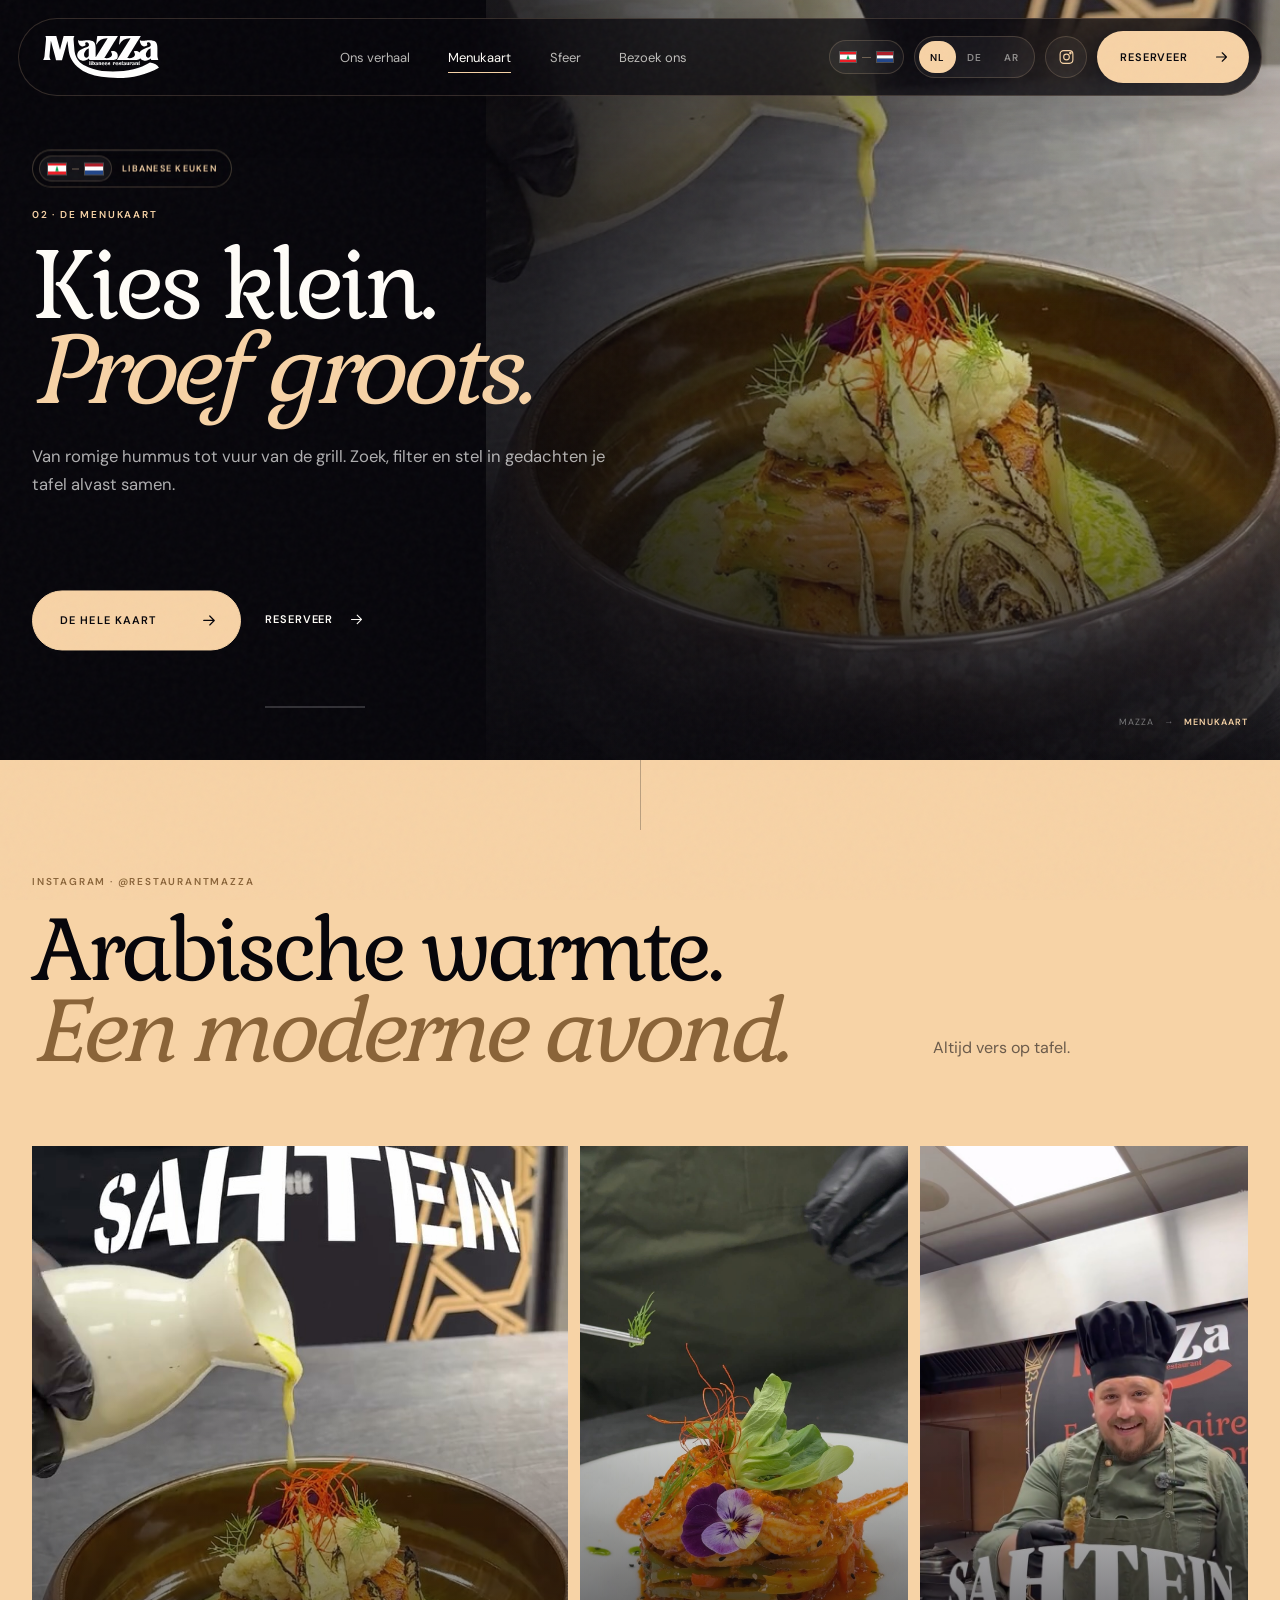
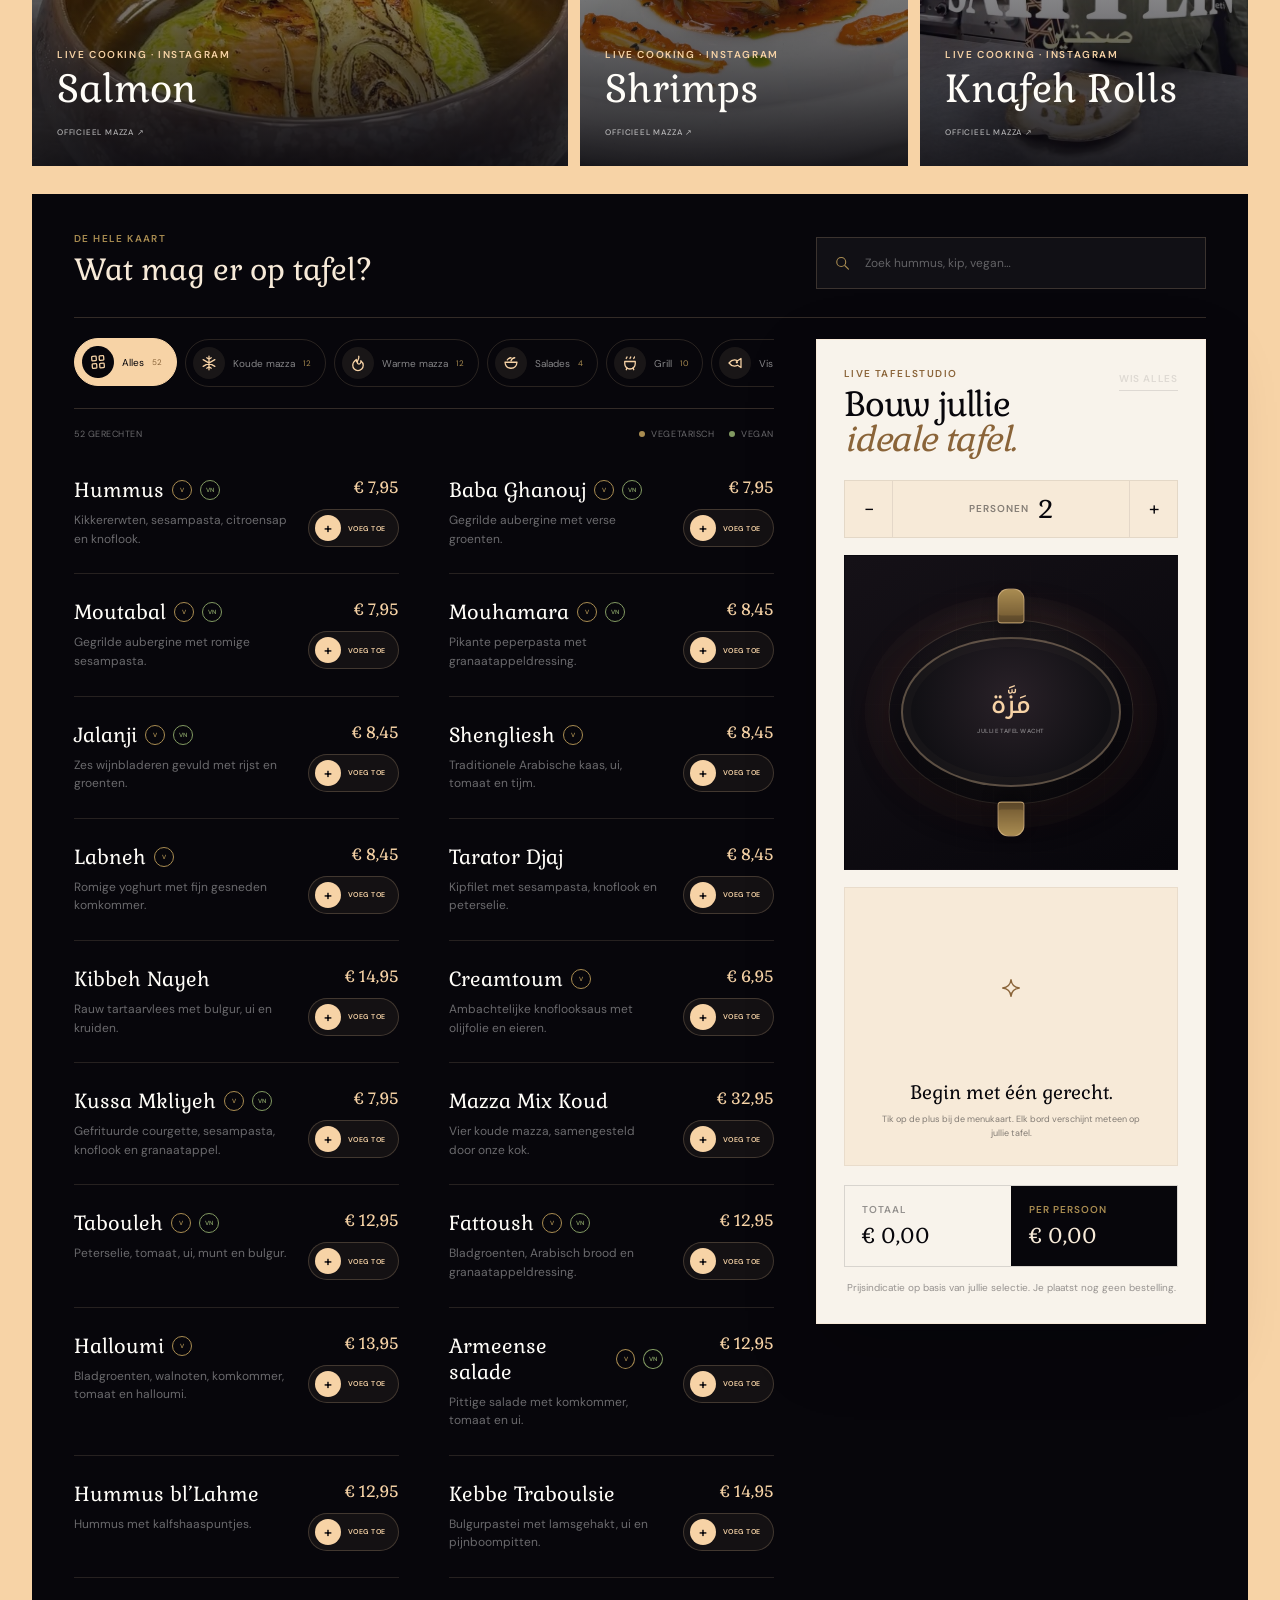
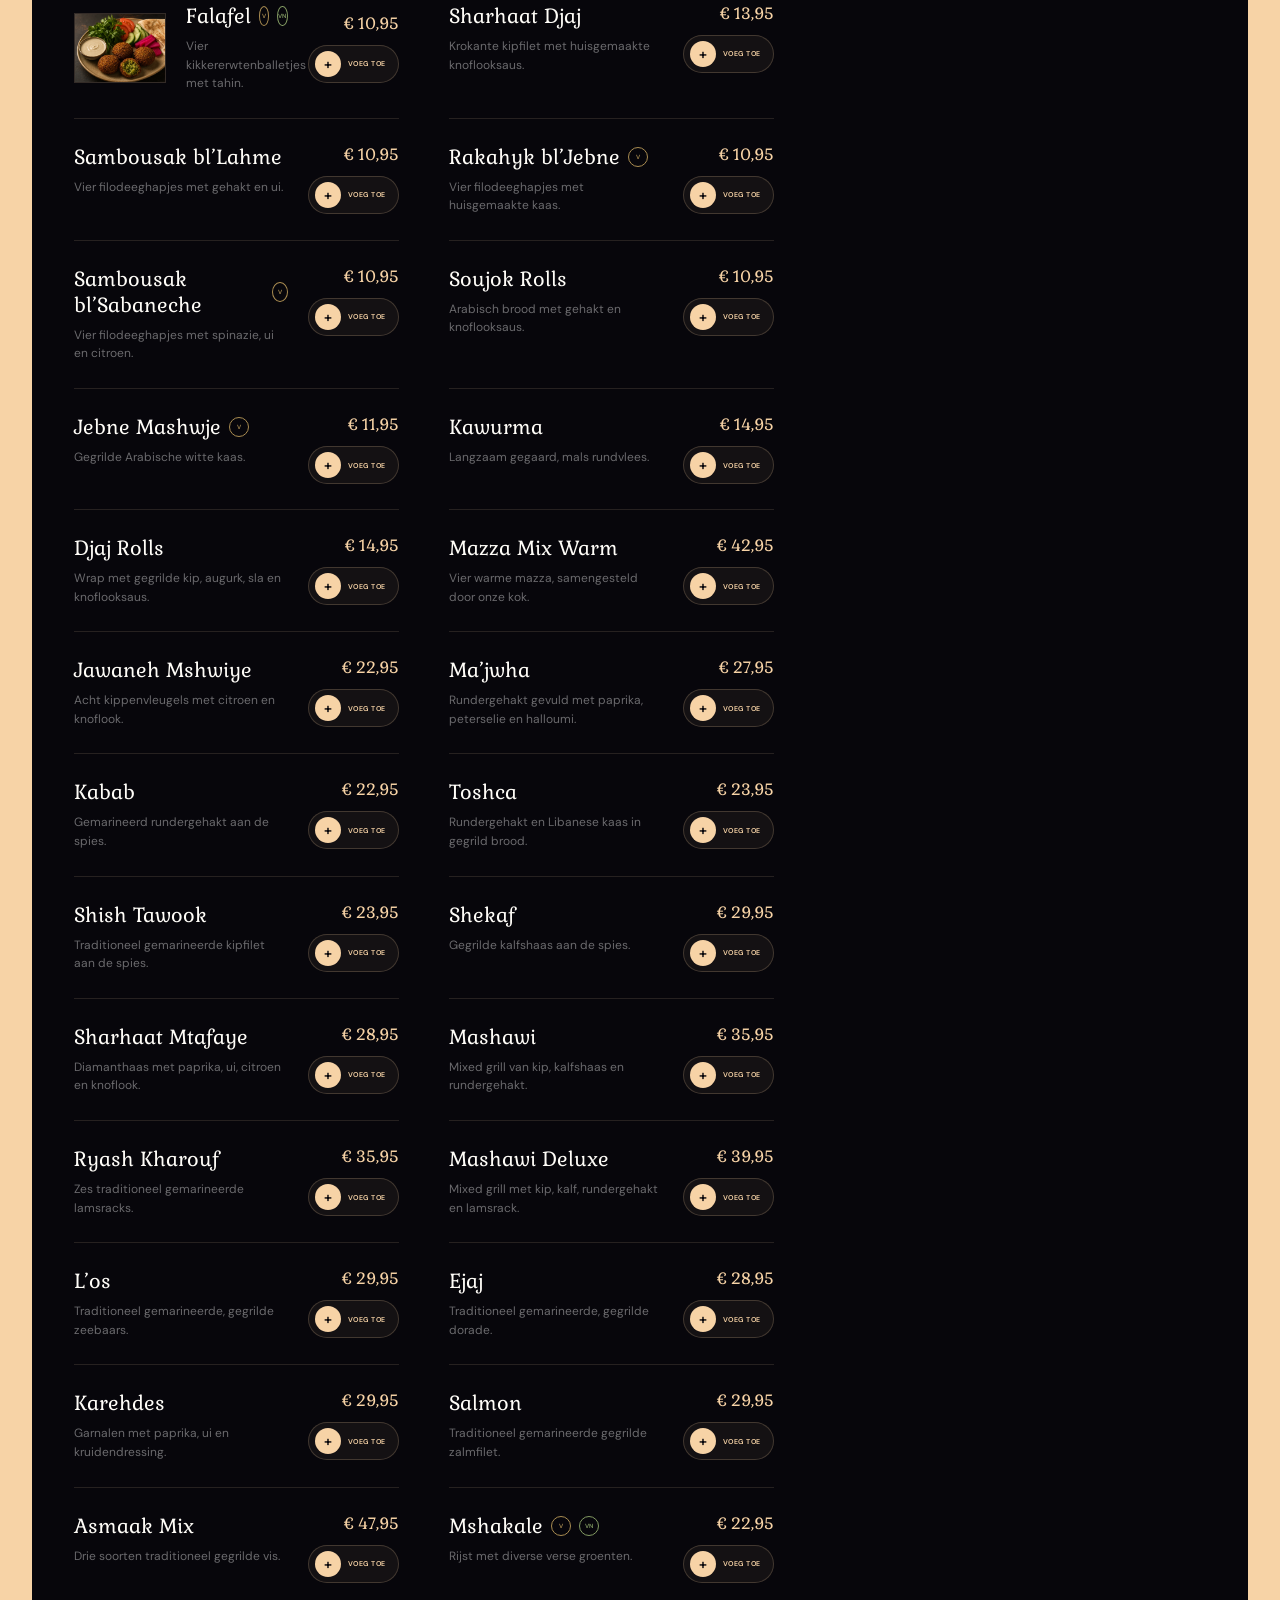
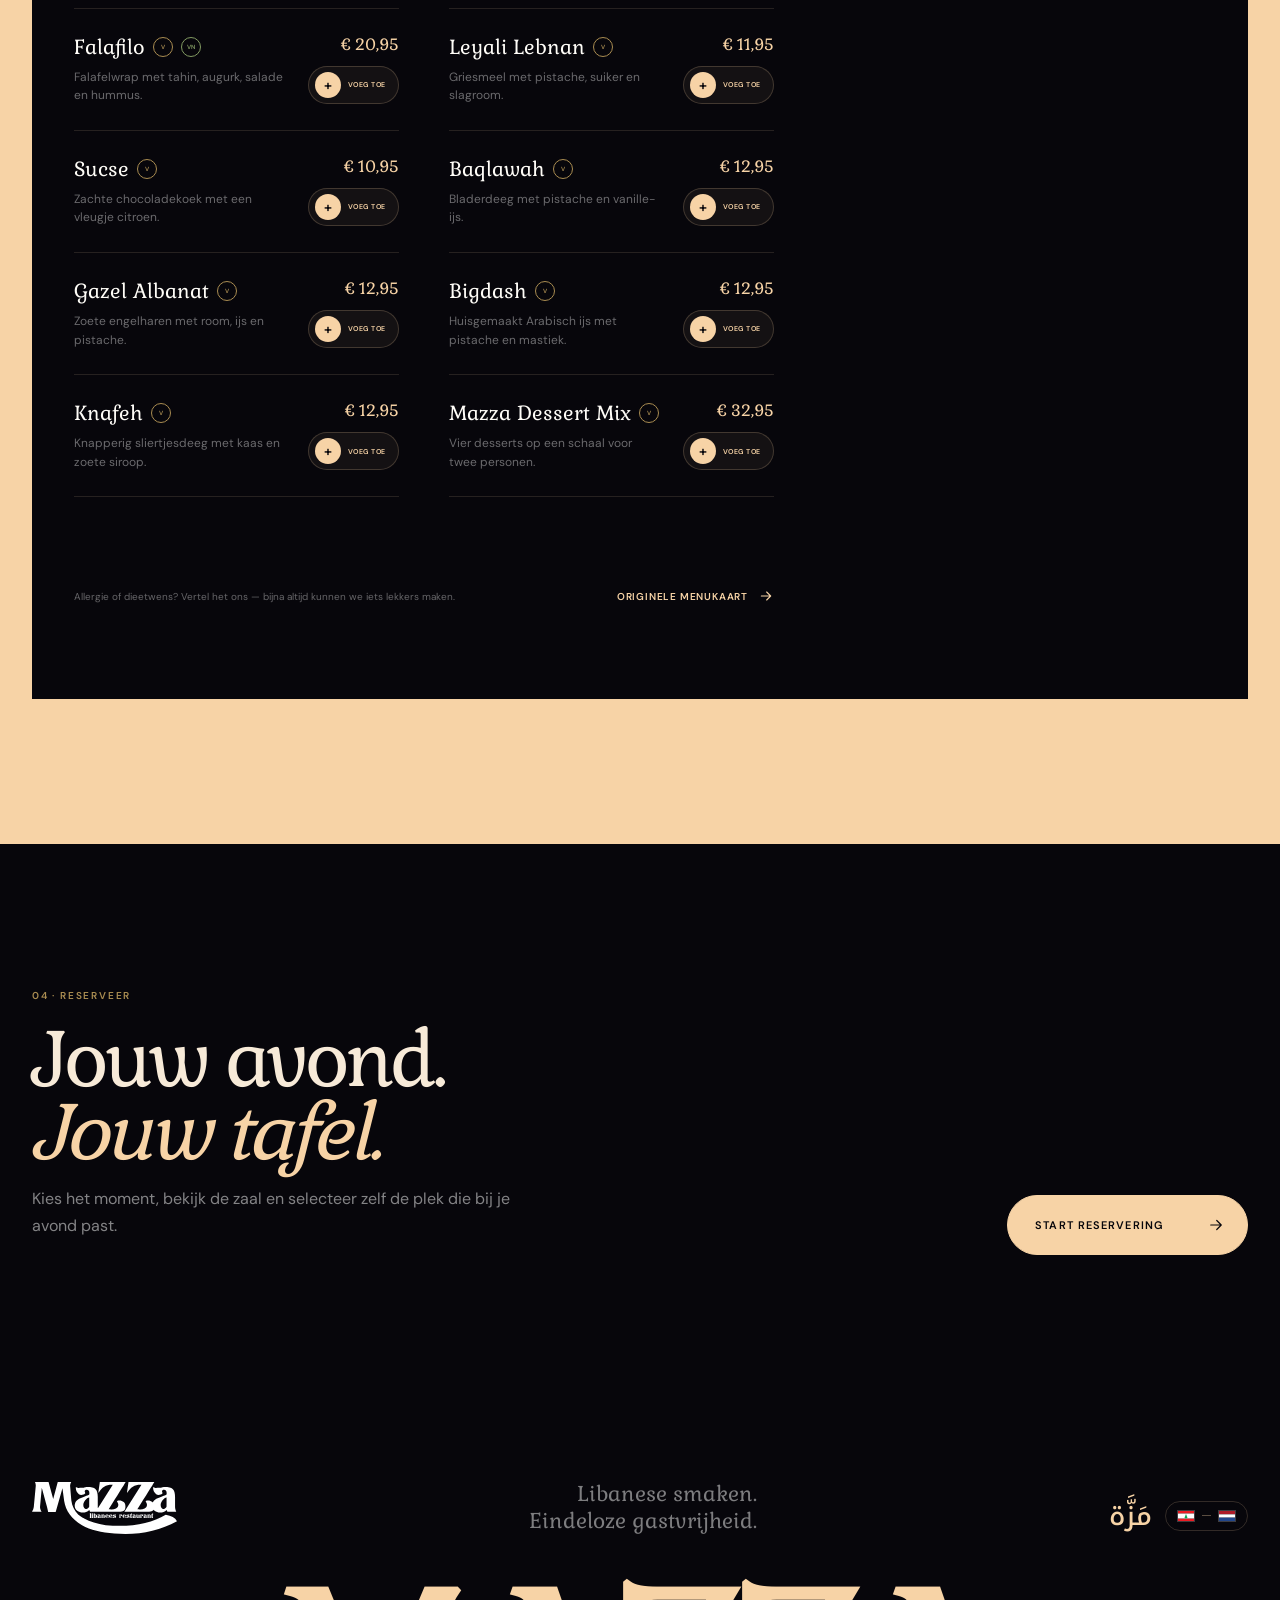
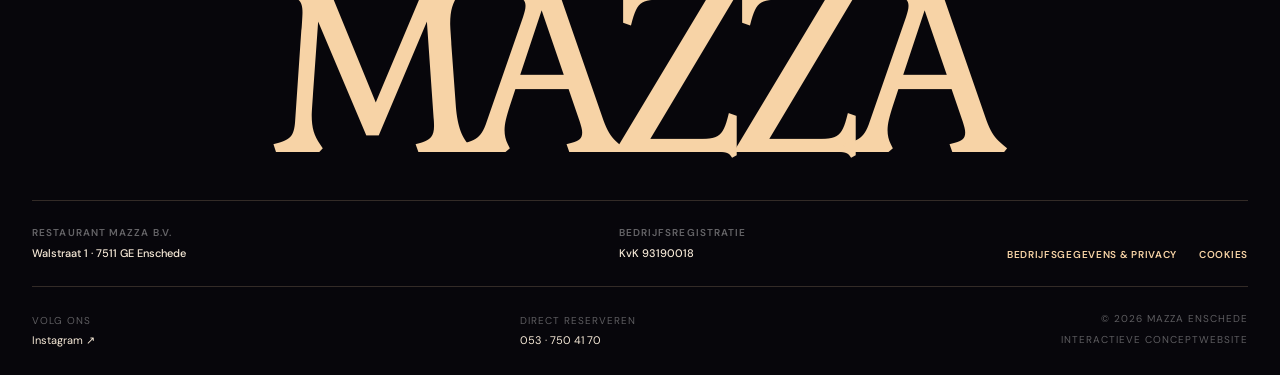
==== commit 769ac251: "Finalize Mazza customer presentation" ====
--- a/menu.html
+++ b/menu.html
@@ -1,28 +1,39 @@
 <!doctype html>
-<html lang="nl">
+<html lang="nl" class="notranslate" translate="no">
   <head>
     <meta charset="UTF-8" />
     <meta name="viewport" content="width=device-width, initial-scale=1.0" />
     <meta name="theme-color" content="#07060b" />
+    <meta name="google" content="notranslate" />
     <meta name="description" content="Ontdek de volledige menukaart van Restaurant Mazza in Enschede: koude en warme mazza, grill, vis en desserts." />
     <title>Menukaart | Mazza Enschede</title>
-    <link rel="stylesheet" href="/styles.css?v=15" />
+    <link rel="canonical" href="https://mazza-restaurant-concept.onrender.com/menu" />
+    <link rel="icon" href="/assets/favicon.svg" type="image/svg+xml" />
+    <meta property="og:type" content="website" />
+    <meta property="og:site_name" content="Restaurant Mazza" />
+    <meta property="og:title" content="Menukaart | Mazza Enschede" />
+    <meta property="og:description" content="Ontdek koude en warme mazza, grill, vis en desserts van Restaurant Mazza." />
+    <meta property="og:url" content="https://mazza-restaurant-concept.onrender.com/menu" />
+    <meta property="og:image" content="https://mazza-restaurant-concept.onrender.com/assets/instagram-salmon.jpg" />
+    <meta name="twitter:card" content="summary_large_image" />
+    <link rel="stylesheet" href="/styles.css?v=21" />
   </head>
   <body data-page="menu">
     <svg class="svg-sprite" aria-hidden="true">
       <symbol id="i-arrow" viewBox="0 0 24 24"><path d="M5 12h14M13 6l6 6-6 6" /></symbol><symbol id="i-calendar" viewBox="0 0 24 24"><path d="M7 3v3M17 3v3M4 9h16M5 5h14a1 1 0 0 1 1 1v14H4V6a1 1 0 0 1 1-1Z" /></symbol><symbol id="i-clock" viewBox="0 0 24 24"><circle cx="12" cy="12" r="9" /><path d="M12 7v5l3 2" /></symbol><symbol id="i-users" viewBox="0 0 24 24"><circle cx="9" cy="8" r="3" /><path d="M3 20c.4-4 2.3-6 6-6s5.6 2 6 6" /><circle cx="17" cy="9" r="2" /><path d="M16 14c3.3.2 4.7 2 5 5" /></symbol><symbol id="i-pin" viewBox="0 0 24 24"><path d="M20 10c0 5-8 11-8 11S4 15 4 10a8 8 0 1 1 16 0Z" /><circle cx="12" cy="10" r="2.5" /></symbol><symbol id="i-search" viewBox="0 0 24 24"><circle cx="10.5" cy="10.5" r="6.5" /><path d="m16 16 5 5" /></symbol><symbol id="i-spark" viewBox="0 0 24 24"><path d="M12 2c.7 6.4 3.6 9.3 10 10-6.4.7-9.3 3.6-10 10-.7-6.4-3.6-9.3-10-10 6.4-.7 9.3-3.6 10-10Z" /></symbol><symbol id="i-check" viewBox="0 0 24 24"><path d="m5 12 4 4L19 6" /></symbol><symbol id="i-phone" viewBox="0 0 24 24"><path d="M8 3H4a1 1 0 0 0-1 1c0 9.4 7.6 17 17 17a1 1 0 0 0 1-1v-4l-5-1-2 2c-3.2-1.4-5.7-3.9-7-7l2-2-1-5Z" /></symbol><symbol id="i-instagram" viewBox="0 0 24 24"><rect x="3" y="3" width="18" height="18" rx="5" /><circle cx="12" cy="12" r="4" /><circle cx="17.5" cy="6.5" r="1" /></symbol>
     </svg>
     <div class="page-grain" aria-hidden="true"></div>
+    <a class="skip-link" href="#main-content" data-i18n="a11y.skip">Ga naar de inhoud</a>
 
     <header class="site-header subpage-header" data-header>
-      <a class="brand" href="/" aria-label="Mazza home" translate="no"><img src="/assets/mazza-logo.svg" alt="Mazza" /></a>
+      <a class="brand" href="/" aria-label="Mazza home" translate="no"><img src="/assets/mazza-logo.svg" alt="Mazza" /><span class="brand-wine" aria-hidden="true"><svg viewBox="0 0 24 34"><path class="brand-wine-stream" d="M1 1c4 1 7 3.2 10 7" /><path class="brand-wine-liquid" d="M8.8 13h8.4l-.3 1.4c-.5 2.2-1.6 3.4-3.9 3.4s-3.4-1.2-3.9-3.4L8.8 13Z" /><path class="brand-wine-glass" d="M7 7h12l-1.5 7c-.6 3.1-2.1 5-4.5 5s-3.9-1.9-4.5-5L7 7ZM13 19v8M9 29h8" /></svg></span></a>
       <nav class="desktop-nav" aria-label="Main navigation"><a href="/over-ons" data-i18n="nav.story">Ons verhaal</a><a href="/menu" class="active" aria-current="page" data-i18n="nav.menu">Menukaart</a><a href="/over-ons#sfeer" data-i18n="nav.atmosphere">Sfeer</a><a href="/over-ons#contact" data-i18n="nav.visit">Bezoek ons</a></nav>
       <div class="header-actions"><span class="flag-pair" aria-label="Libanon en Nederland"><img src="/assets/flag-lebanon.svg" alt="Libanon" /><i></i><img src="/assets/flag-netherlands.svg" alt="Nederland" /></span><div class="language-switcher" role="group" aria-label="Language" translate="no"><button type="button" data-lang="nl" class="active">NL</button><button type="button" data-lang="de">DE</button><button type="button" data-lang="ar">AR</button></div><a class="instagram-mini" href="https://www.instagram.com/restaurantmazza/" target="_blank" rel="noopener" aria-label="Mazza op Instagram"><svg><use href="#i-instagram" /></svg></a><a class="header-cta" href="/reserveren"><span data-i18n="nav.book">Reserveer</span><svg><use href="#i-arrow" /></svg></a></div>
       <button class="menu-toggle" type="button" aria-label="Menu openen" data-i18n-aria="nav.openMenu" aria-expanded="false" data-menu-toggle><span></span><span></span></button>
     </header>
     <nav class="mobile-menu" aria-label="Mobile navigation" data-mobile-menu><p data-i18n="mobile.intro">Ontdek Mazza</p><a href="/"><span>Home</span><small>01</small></a><a href="/over-ons"><span data-i18n="nav.story">Ons verhaal</span><small>02</small></a><a href="/menu"><span data-i18n="nav.menu">Menukaart</span><small>03</small></a><a href="/reserveren"><span data-i18n="nav.book">Reserveer</span><small>04</small></a><a href="https://www.instagram.com/restaurantmazza/" target="_blank" rel="noopener"><span>Instagram</span><small>↗</small></a><div class="mobile-menu-foot"><strong data-i18n="common.daily">Elke dag open</strong><span>16:00 — 22:00</span></div></nav>
 
-    <main>
+    <main id="main-content">
       <section class="subpage-hero menu-page-hero">
         <div class="subpage-hero-media"><img src="/assets/instagram-salmon.jpg" alt="Salmon van Restaurant Mazza" /></div><div class="subpage-hero-shade"></div>
         <div class="subpage-hero-content"><div class="origin-badge"><span class="origin-flags" aria-label="Libanon en Nederland"><img src="/assets/flag-lebanon.svg" alt="Libanon" /><i></i><img src="/assets/flag-netherlands.svg" alt="Nederland" /></span><span data-i18n="brand.cuisine">Libanese keuken</span></div><span class="section-index" data-i18n="menu.index">02 · De menukaart</span><h1 data-i18n-html="menu.title">Kies klein.<br /><em>Proef groots.</em></h1><p data-i18n="menu.copy">Van romige hummus tot vuur van de grill. Zoek, filter en stel in gedachten je tafel alvast samen.</p><div class="subpage-hero-actions"><a class="primary-button" href="#volledige-kaart"><span data-i18n="menu.browserLabel">De hele kaart</span><svg><use href="#i-arrow" /></svg></a><a class="text-button" href="/reserveren"><span data-i18n="nav.book">Reserveer</span><svg><use href="#i-arrow" /></svg></a></div></div>
@@ -30,15 +41,15 @@
       </section>
 
       <section class="menu-section section menu-page-section">
-        <div class="menu-intro reveal"><div><span class="section-index">Instagram · @restaurantmazza</span><h2 data-i18n-html="moments.title">Arabische warmte.<br /><em>Een moderne avond.</em></h2></div><p data-i18n="moments.caption3">Altijd vers op tafel.</p></div>
+        <div class="menu-intro"><div><span class="section-index">Instagram · @restaurantmazza</span><h2 data-i18n-html="moments.title">Arabische warmte.<br /><em>Een moderne avond.</em></h2></div><p data-i18n="moments.caption3">Altijd vers op tafel.</p></div>
         <div class="dish-showcase official-showcase">
-          <a class="dish-card dish-card-featured reveal" href="https://www.instagram.com/restaurantmazza/reel/DYUuWCXorbS/" target="_blank" rel="noopener"><img src="/assets/instagram-salmon.jpg" alt="Salmon bij Restaurant Mazza" loading="lazy" /><div><span data-i18n="social.live">Live cooking · Instagram</span><h3>Salmon</h3><strong data-i18n="social.official">Officieel Mazza ↗</strong></div></a>
-          <a class="dish-card reveal" href="https://www.instagram.com/restaurantmazza/reel/DYCG0hsuGBp/" target="_blank" rel="noopener"><img src="/assets/instagram-shrimps.jpg" alt="Shrimps bij Restaurant Mazza" loading="lazy" /><div><span data-i18n="social.live">Live cooking · Instagram</span><h3>Shrimps</h3><strong data-i18n="social.official">Officieel Mazza ↗</strong></div></a>
-          <a class="dish-card reveal" href="https://www.instagram.com/restaurantmazza/reel/DYEr3u6ORmg/" target="_blank" rel="noopener"><img src="/assets/instagram-knafeh.jpg" alt="Knafeh Rolls bij Restaurant Mazza" loading="lazy" /><div><span data-i18n="social.live">Live cooking · Instagram</span><h3>Knafeh Rolls</h3><strong data-i18n="social.official">Officieel Mazza ↗</strong></div></a>
+          <a class="dish-card dish-card-featured" href="https://www.instagram.com/restaurantmazza/reel/DYUuWCXorbS/" target="_blank" rel="noopener"><img src="/assets/instagram-salmon.jpg" alt="Salmon bij Restaurant Mazza" loading="lazy" /><div><span data-i18n="social.live">Live cooking · Instagram</span><h3>Salmon</h3><strong data-i18n="social.official">Officieel Mazza ↗</strong></div></a>
+          <a class="dish-card" href="https://www.instagram.com/restaurantmazza/reel/DYCG0hsuGBp/" target="_blank" rel="noopener"><img src="/assets/instagram-shrimps.jpg" alt="Shrimps bij Restaurant Mazza" loading="lazy" /><div><span data-i18n="social.live">Live cooking · Instagram</span><h3>Shrimps</h3><strong data-i18n="social.official">Officieel Mazza ↗</strong></div></a>
+          <a class="dish-card" href="https://www.instagram.com/restaurantmazza/reel/DYEr3u6ORmg/" target="_blank" rel="noopener"><img src="/assets/instagram-knafeh.jpg" alt="Knafeh Rolls bij Restaurant Mazza" loading="lazy" /><div><span data-i18n="social.live">Live cooking · Instagram</span><h3>Knafeh Rolls</h3><strong data-i18n="social.official">Officieel Mazza ↗</strong></div></a>
         </div>
 
-        <div class="menu-browser reveal" id="volledige-kaart">
-          <div class="menu-browser-head"><div><span data-i18n="menu.browserLabel">De hele kaart</span><strong data-i18n="menu.browserTitle">Wat mag er op tafel?</strong></div><label class="menu-search"><svg><use href="#i-search" /></svg><input type="search" data-menu-search data-i18n-placeholder="menu.search" placeholder="Zoek hummus, kip, vegan…" /></label></div>
+        <div class="menu-browser" id="volledige-kaart">
+          <div class="menu-browser-head"><div><span data-i18n="menu.browserLabel">De hele kaart</span><strong data-i18n="menu.browserTitle">Wat mag er op tafel?</strong></div><label class="menu-search"><svg><use href="#i-search" /></svg><input type="search" data-menu-search data-i18n-placeholder="menu.search" data-i18n-aria="menu.searchLabel" aria-label="Doorzoek de menukaart" placeholder="Zoek hummus, kip, vegan…" /></label></div>
           <div class="menu-studio-layout">
             <div class="menu-catalog">
           <div class="menu-tabs" role="group" aria-label="Menu category">
@@ -80,6 +91,6 @@
     </main>
 
     <footer class="site-footer" id="footer"><div class="footer-top"><img src="/assets/mazza-logo.svg" alt="Mazza" /><p data-i18n-html="footer.tagline">Libanese smaken.<br />Eindeloze gastvrijheid.</p><div class="footer-origin"><span class="footer-arabic" lang="ar" dir="rtl" translate="no">مَزَّة</span><span class="footer-flags" aria-label="Libanon en Nederland"><img src="/assets/flag-lebanon.svg" alt="Libanon" /><i></i><img src="/assets/flag-netherlands.svg" alt="Nederland" /></span></div></div><div class="footer-word" aria-label="Mazza" translate="no"><span>M</span><span>A</span><span>Z</span><span>Z</span><span>A</span></div><div class="footer-legal"><div><span data-i18n="footer.company">Restaurant Mazza B.V.</span><strong>Walstraat 1 · 7511 GE Enschede</strong></div><div><span data-i18n="footer.registration">Bedrijfsregistratie</span><strong>KvK 93190018</strong></div><nav aria-label="Juridische informatie"><a href="/privacy" data-i18n="footer.legal">Bedrijfsgegevens & privacy</a><a href="/privacy#cookies" data-i18n="footer.cookies">Cookies</a></nav></div><div class="footer-row"><div><span data-i18n="footer.follow">Volg ons</span><a href="https://www.instagram.com/restaurantmazza/" target="_blank" rel="noopener">Instagram ↗</a></div><div><span data-i18n="footer.call">Direct reserveren</span><a href="tel:0537504170">053 · 750 41 70</a></div><div><span>© <span data-year></span> Mazza Enschede</span><small data-i18n="footer.concept">Interactieve conceptwebsite</small></div></div></footer>
-    <script src="/app.js?v=11"></script>
+    <script src="/app.js?v=17"></script>
   </body>
 </html>
--- a/styles.css
+++ b/styles.css
@@ -33,18 +33,62 @@
 
 .site-header { position: fixed; z-index: 1000; top: 18px; left: 50%; display: grid; grid-template-columns: 155px 1fr auto; width: min(1450px, calc(100% - 36px)); height: 78px; padding: 0 12px 0 24px; align-items: center; transform: translateX(-50%); background: rgba(7, 6, 11, .48); border: 1px solid rgba(247, 211, 166, .18); border-radius: 100px; box-shadow: 0 15px 50px rgba(0, 0, 0, .16); backdrop-filter: blur(18px); transition: background .3s ease, border-color .3s ease, top .3s ease; }
 .site-header.scrolled { top: 10px; background: rgba(7, 6, 11, .92); border-color: rgba(247, 211, 166, .25); }
-.brand { position: relative; display: block; width: 116px; isolation: isolate; }
+.brand { --logo-cycle: 9.6s; position: relative; display: block; width: 116px; overflow: visible; isolation: isolate; }
 .brand img { height: 51px; object-fit: contain; filter: brightness(0) invert(1); }
+.brand::before,
 .brand::after {
   position: absolute;
-  z-index: 1;
   inset: 0;
   content: "";
   pointer-events: none;
+}
+.brand::before {
+  z-index: 1;
   background: url("/assets/mazza-m-mark.svg") center / contain no-repeat;
-  clip-path: inset(100% 0 0 0);
-  animation: mazzaMFill 10s cubic-bezier(.45, 0, .2, 1) infinite;
-  will-change: clip-path, opacity;
+  clip-path: inset(0 100% 0 0);
+  animation: mazzaMSignature var(--logo-cycle) cubic-bezier(.65, 0, .18, 1) infinite;
+  will-change: clip-path, opacity, filter;
+}
+.brand::after {
+  z-index: 2;
+  opacity: 0;
+  background: linear-gradient(105deg, transparent 20%, rgba(255,255,255,.92) 46%, #f7d3a6 54%, transparent 80%) -65% 0 / 38% 100% no-repeat;
+  -webkit-mask: url("/assets/mazza-m-mark.svg") center / contain no-repeat;
+  mask: url("/assets/mazza-m-mark.svg") center / contain no-repeat;
+  animation: mazzaMSheen var(--logo-cycle) cubic-bezier(.4, 0, .2, 1) infinite;
+  will-change: background-position, opacity;
+}
+.brand-wine {
+  position: absolute;
+  z-index: 3;
+  top: 24px;
+  right: -20px;
+  width: 24px;
+  height: 34px;
+  color: rgba(255,253,248,.82);
+  opacity: 0;
+  pointer-events: none;
+  animation: mazzaWineStage var(--logo-cycle) ease-in-out infinite;
+}
+.brand-wine svg { display: block; width: 100%; height: 100%; overflow: visible; }
+.brand-wine-glass { fill: none; stroke: currentColor; stroke-width: 1.25; }
+.brand-wine-stream {
+  fill: none;
+  stroke: #b53a27;
+  stroke-width: 1.75;
+  stroke-dasharray: 26;
+  stroke-dashoffset: 26;
+  filter: drop-shadow(0 0 3px rgba(181,58,39,.55));
+  animation: mazzaWinePour var(--logo-cycle) cubic-bezier(.45, 0, .25, 1) infinite;
+}
+.brand-wine-liquid {
+  fill: #9b3220;
+  stroke: none;
+  opacity: 0;
+  transform: scaleY(0);
+  transform-box: fill-box;
+  transform-origin: center bottom;
+  animation: mazzaWineFill var(--logo-cycle) cubic-bezier(.3, 0, .2, 1) infinite;
 }
 .desktop-nav { display: flex; justify-content: center; gap: clamp(20px, 3vw, 48px); }
 .desktop-nav a { position: relative; padding: 10px 0; color: rgba(255, 253, 248, .72); font-size: 13px; }
@@ -189,7 +233,7 @@
 .dish-card span { color: var(--peach); font-size: 8px; font-weight: 600; letter-spacing: .16em; text-transform: uppercase; }
 .dish-card h3 { margin: 8px 0 12px; color: var(--white); font-family: var(--display); font-size: clamp(28px, 3vw, 47px); font-weight: 400; line-height: .95; }
 .dish-card strong { color: rgba(255,255,255,.65); font-size: 11px; font-weight: 500; }
-.menu-browser { width: min(1400px, 100%); padding: 38px 42px 28px; margin: 0 auto; color: var(--peach-soft); background: var(--ink); }
+.menu-browser { width: min(1400px, 100%); padding: 38px 42px 28px; margin: 0 auto; scroll-margin-top: 108px; color: var(--peach-soft); background: var(--ink); }
 .menu-browser-head { display: flex; padding-bottom: 28px; align-items: flex-end; justify-content: space-between; gap: 30px; border-bottom: 1px solid var(--line-dark); }
 .menu-browser-head > div span { display: block; margin-bottom: 5px; color: var(--gold); font-size: 8px; font-weight: 600; letter-spacing: .14em; text-transform: uppercase; }
 .menu-browser-head > div strong { font-family: var(--display); font-size: 30px; font-weight: 400; }
@@ -311,7 +355,7 @@
 .booking-section { background: var(--ink); }
 .booking-title { color: var(--peach-soft); }
 .booking-title > p { color: rgba(255,255,255,.48); }
-.booking-app { width: min(1400px, 100%); min-height: 760px; margin: 0 auto; overflow: hidden; color: var(--ink); background: var(--paper); border: 1px solid rgba(247,211,166,.25); box-shadow: 0 35px 90px rgba(0,0,0,.28); }
+.booking-app { width: min(1400px, 100%); min-height: 760px; margin: 0 auto; overflow: hidden; overflow-anchor: none; color: var(--ink); background: var(--paper); border: 1px solid rgba(247,211,166,.25); box-shadow: 0 35px 90px rgba(0,0,0,.28); }
 .booking-stepper { display: grid; grid-template-columns: repeat(3, 1fr); padding: 10px; gap: 8px; background: var(--ink-soft); }
 .step-chip { display: grid; grid-template-columns: 34px 1fr 22px; min-width: 0; height: 78px; padding: 0 20px; align-items: center; text-align: left; color: rgba(255,255,255,.35); background: rgba(255,255,255,.025); border: 1px solid transparent; cursor: pointer; }
 .step-chip > span { font-size: 9px; font-weight: 600; }
@@ -672,6 +716,7 @@
 [dir="rtl"] .hero-content, [dir="rtl"] .subpage-hero-content, [dir="rtl"] .story-copy, [dir="rtl"] .menu-intro, [dir="rtl"] .menu-browser, [dir="rtl"] .section-heading, [dir="rtl"] .booking-title, [dir="rtl"] .contact-copy, [dir="rtl"] .video-story-copy, [dir="rtl"] .route-card, [dir="rtl"] .page-cta { text-align: right; }
 [dir="rtl"] .header-actions, [dir="rtl"] .language-switcher { direction: ltr; }
 [dir="rtl"] .hero-content { right: max(32px, calc((100vw - 1400px) / 2)); left: auto; }
+[dir="rtl"] .hero-reserve-card { right: auto; left: max(34px, calc((100vw - 1400px) / 2)); }
 [dir="rtl"] .subpage-hero-content { right: max(32px, calc((100vw - 1400px) / 2)); left: auto; }
 [dir="rtl"] .subpage-breadcrumb { right: auto; left: max(32px, calc((100vw - 1400px) / 2)); }
 [dir="rtl"] .video-story-copy { right: max(45px, calc((100vw - 1400px) / 2)); left: auto; }
@@ -706,10 +751,36 @@
 @keyframes plateIn { from { opacity: 0; transform: translate(-50%,-50%) scale(.45) rotate(-16deg); } to { opacity: 1; transform: translate(-50%,-50%) scale(1) rotate(0); } }
 @keyframes tableReceive { 50% { transform: translate(-50%,-50%) scale(1.035); border-color: rgba(196,72,50,.75); box-shadow: inset 0 0 0 8px rgba(247,211,166,.04), 0 0 0 12px rgba(155,50,32,.08), 0 26px 48px rgba(0,0,0,.46); } }
 @keyframes orderRowIn { from { opacity: 0; transform: translateX(10px); } }
-@keyframes mazzaMFill {
-  0%, 12% { opacity: 1; clip-path: inset(100% 0 0 0); }
-  67%, 82% { opacity: 1; clip-path: inset(0 0 0 0); }
-  92%, 100% { opacity: 0; clip-path: inset(0 0 0 0); }
+@keyframes mazzaMSignature {
+  0%, 8% { opacity: 0; clip-path: inset(0 100% 0 0); filter: drop-shadow(0 0 0 rgba(155,50,32,0)); }
+  11% { opacity: 1; }
+  36%, 46% { opacity: 1; clip-path: inset(0 0 0 0); filter: drop-shadow(0 0 5px rgba(155,50,32,.28)); }
+  68% { opacity: 1; clip-path: inset(0 0 0 100%); filter: drop-shadow(0 0 2px rgba(155,50,32,.14)); }
+  72%, 100% { opacity: 0; clip-path: inset(0 0 0 100%); filter: drop-shadow(0 0 0 rgba(155,50,32,0)); }
+}
+@keyframes mazzaMSheen {
+  0%, 35% { opacity: 0; background-position: -65% 0; }
+  38% { opacity: .15; }
+  43% { opacity: .95; }
+  49% { opacity: 0; background-position: 165% 0; }
+  100% { opacity: 0; background-position: 165% 0; }
+}
+@keyframes mazzaWineStage {
+  0%, 40% { opacity: 0; transform: translate(-2px, -2px); }
+  45%, 82% { opacity: 1; transform: none; }
+  90%, 100% { opacity: 0; transform: translateY(2px); }
+}
+@keyframes mazzaWinePour {
+  0%, 45% { opacity: 0; stroke-dashoffset: 26; }
+  49% { opacity: 1; }
+  66% { opacity: 1; stroke-dashoffset: 0; }
+  71%, 100% { opacity: 0; stroke-dashoffset: 0; }
+}
+@keyframes mazzaWineFill {
+  0%, 50% { opacity: 0; transform: scaleY(0); }
+  54% { opacity: 1; transform: scaleY(.12); }
+  68%, 82% { opacity: 1; transform: scaleY(1); }
+  90%, 100% { opacity: 0; transform: scaleY(1); }
 }
 
 @media (max-width: 1180px) {
@@ -717,6 +788,7 @@
   .desktop-nav { gap: 19px; }
   .desktop-nav a { font-size: 11px; }
   .hero-reserve-card { right: 32px; }
+  [dir="rtl"] .hero-reserve-card { right: auto; left: 32px; }
   .story-main-photo { grid-column: 1 / 8; }
   .story-copy { grid-column: 8 / 13; padding-right: 0; }
   .story-detail-photo { grid-column: 8 / 11; }
@@ -779,6 +851,7 @@
   .site-header { top: 10px; width: calc(100% - 20px); padding: 0 9px 0 17px; }
   .brand { width: 93px; }
   .brand img { height: 43px; }
+  .brand-wine { top: 20px; right: -10px; width: 20px; height: 30px; }
   .language-switcher button { width: 32px; }
   .hero { min-height: 790px; }
   .hero-media video { object-position: 62% center; }
@@ -993,6 +1066,63 @@
   .footer-origin { position: static; align-items: center; }
 }
 
+/* Final presentation pass: readability, focus and a tighter homepage */
+.skip-link { position: fixed; z-index: 1000; top: 10px; left: 10px; padding: 12px 16px; color: var(--ink); background: var(--peach); border: 2px solid var(--ink); font-size: 13px; font-weight: 700; transform: translateY(-160%); transition: transform .2s ease; }
+.skip-link:focus { transform: translateY(0); }
+:where(a, button, input, textarea):focus-visible { outline: 3px solid var(--gold); outline-offset: 4px; }
+.contact-facts a { color: inherit; text-decoration: none; }
+.contact-facts a:hover { text-decoration: underline; text-underline-offset: 3px; }
+.menu-catalog { grid-column: 1; grid-row: 1; }
+.table-composer { grid-column: 2; grid-row: 1; }
+.home-story { padding-block: 115px; }
+.home-story .story-detail-photo, .home-story .story-quote { display: none; }
+.home-story .story-main-photo { grid-row: 1 / 3; }
+.home-story .story-copy { grid-row: 1 / 3; align-self: center; }
+body[data-page="home"] .route-grid { grid-template-columns: repeat(2, 1fr); }
+body[data-page="home"] .route-card { min-height: 350px; }
+
+.menu-browser-head > div span, .dish-card span, .instagram-card > div span, .story-motion-caption span,
+.table-composer-head span, .table-composer-head button, .table-guest-control span, .table-order-row span,
+.table-total span, .table-disclaimer, .step-chip small, .booking-screen-head span, .booking-label span,
+.guest-block > a, .calendar-weekdays span, .time-groups > span, .booking-bottom-bar > div span,
+.booking-next, .booking-back, .plan-legend, .room-label, .table-detail-selected > span, .form-grid label,
+.final-summary > span, .summary-row small, .summary-note, .booking-success > span, .success-ticket small,
+.booking-success > button, .contact-facts span, .footer-legal span, .footer-row span, .footer-row small {
+  font-size: max(10px, .625rem);
+}
+.hero-eyebrow, .hero-ritual, .hero-reserve-top, .hero-footer span, .section-index,
+.social-cta > div > span, .route-card > span, .route-card b, .contact-map-address small,
+.contact-map-coordinates span, .footer-legal nav a {
+  font-size: max(10px, .625rem);
+}
+.table-disclaimer, .summary-note, .footer-row span, .footer-row small { line-height: 1.55; }
+.booking-screen-head > p, .menu-item p, .contact-facts strong { font-size: max(12px, .75rem); }
+
+[dir="rtl"] .hero h1, [dir="rtl"] .subpage-hero-content h1, [dir="rtl"] .section-heading h2,
+[dir="rtl"] .menu-intro h2, [dir="rtl"] .booking-title h2, [dir="rtl"] .booking-screen h3,
+[dir="rtl"] .contact-copy h2, [dir="rtl"] .video-story-copy h2, [dir="rtl"] .page-cta h2,
+[dir="rtl"] .legal-hero h1, [dir="rtl"] .legal-panel h2 {
+  font-family: var(--arabic);
+  letter-spacing: 0;
+}
+
+@media (max-width: 920px) {
+  .menu-catalog { grid-column: 1; grid-row: 2; }
+  .table-composer { grid-column: 1; grid-row: 1; }
+  body[data-page="home"] .route-grid { grid-template-columns: 1fr; }
+}
+
+@media (max-width: 640px) {
+  .home-story { padding-block: 76px; }
+  .home-story .section-heading { margin-bottom: 34px; }
+  .home-story .story-main-photo { height: 440px; }
+  body[data-page="home"] .social-taste .instagram-card:not(.instagram-card-large) { display: none; }
+  body[data-page="home"] .instagram-card { height: 440px; }
+  body[data-page="home"] .route-card { min-height: 235px; }
+  body[data-page="home"] .contact-copy { padding-block: 38px; }
+  body[data-page="home"] .contact-visual { min-height: 360px; }
+}
+
 @media (prefers-reduced-motion: reduce) {
   html { scroll-behavior: auto; }
   *, *::before, *::after { animation-duration: .01ms !important; animation-iteration-count: 1 !important; transition-duration: .01ms !important; }
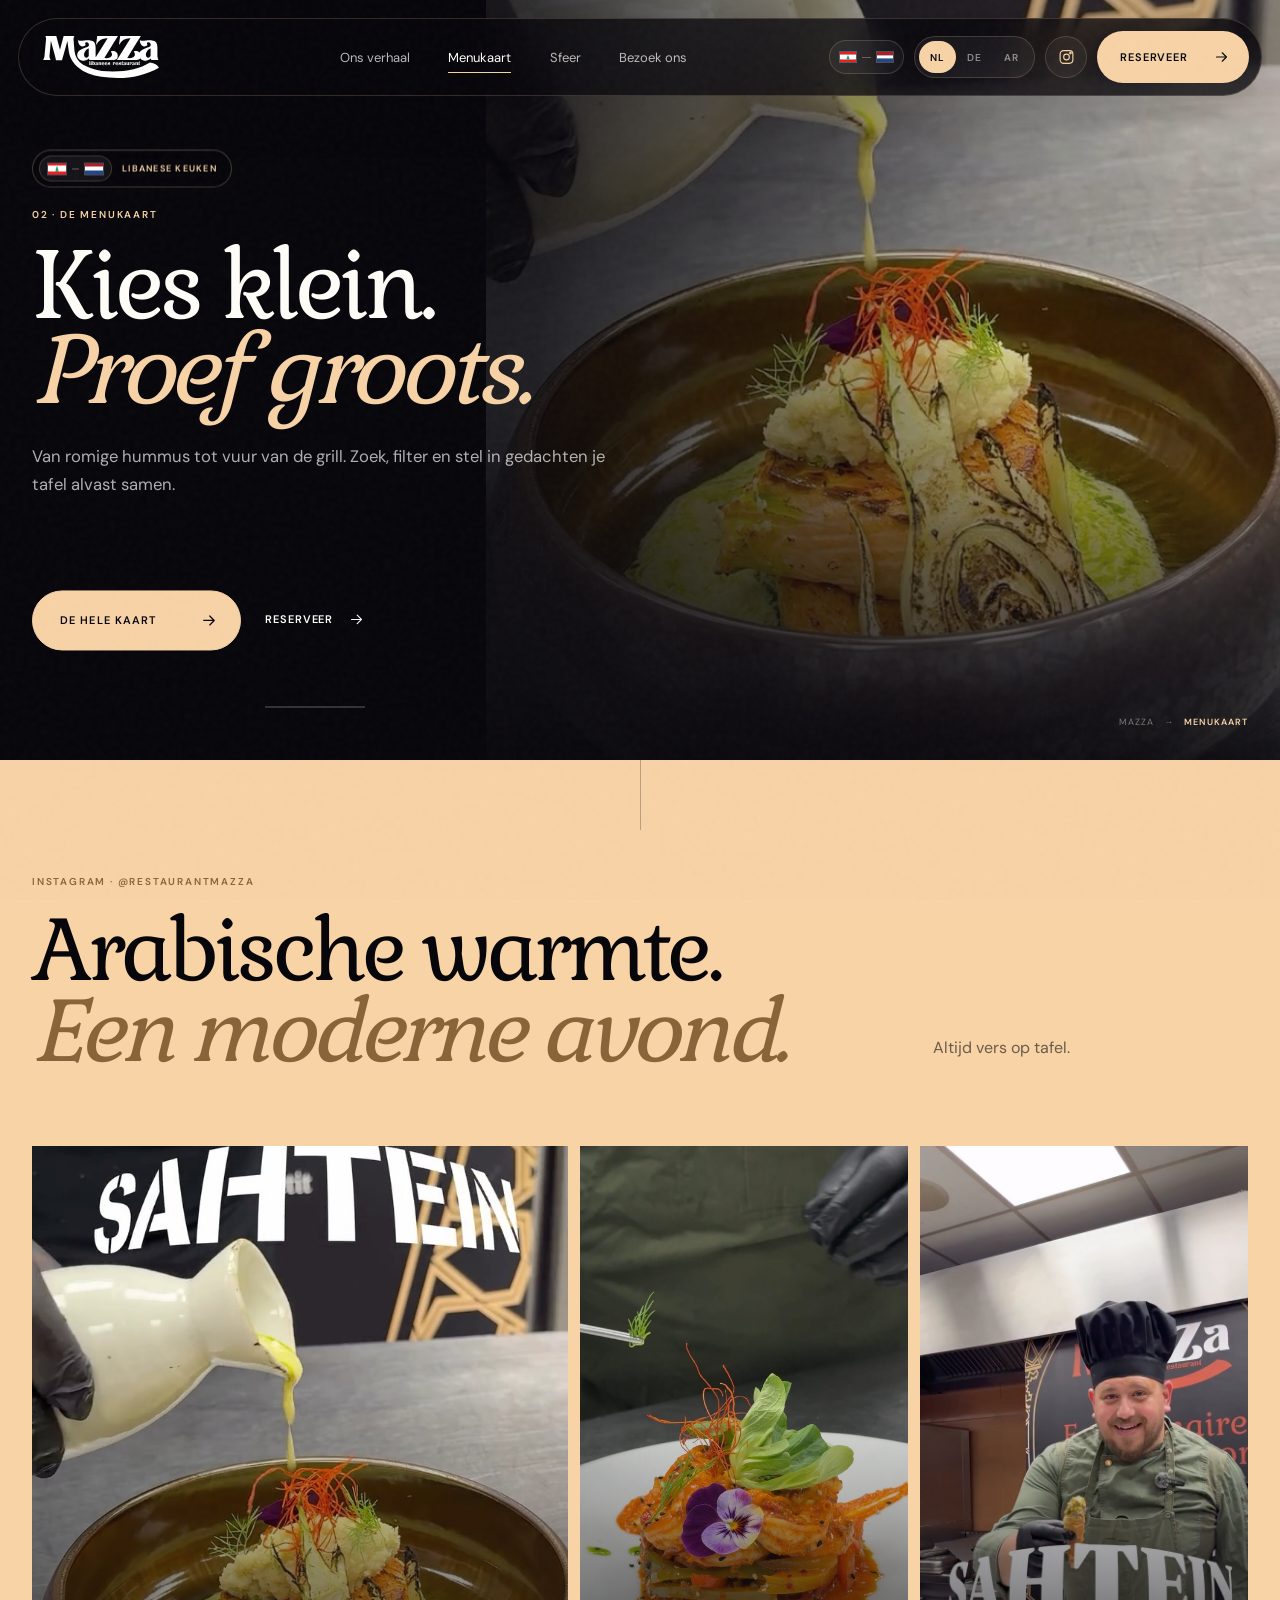
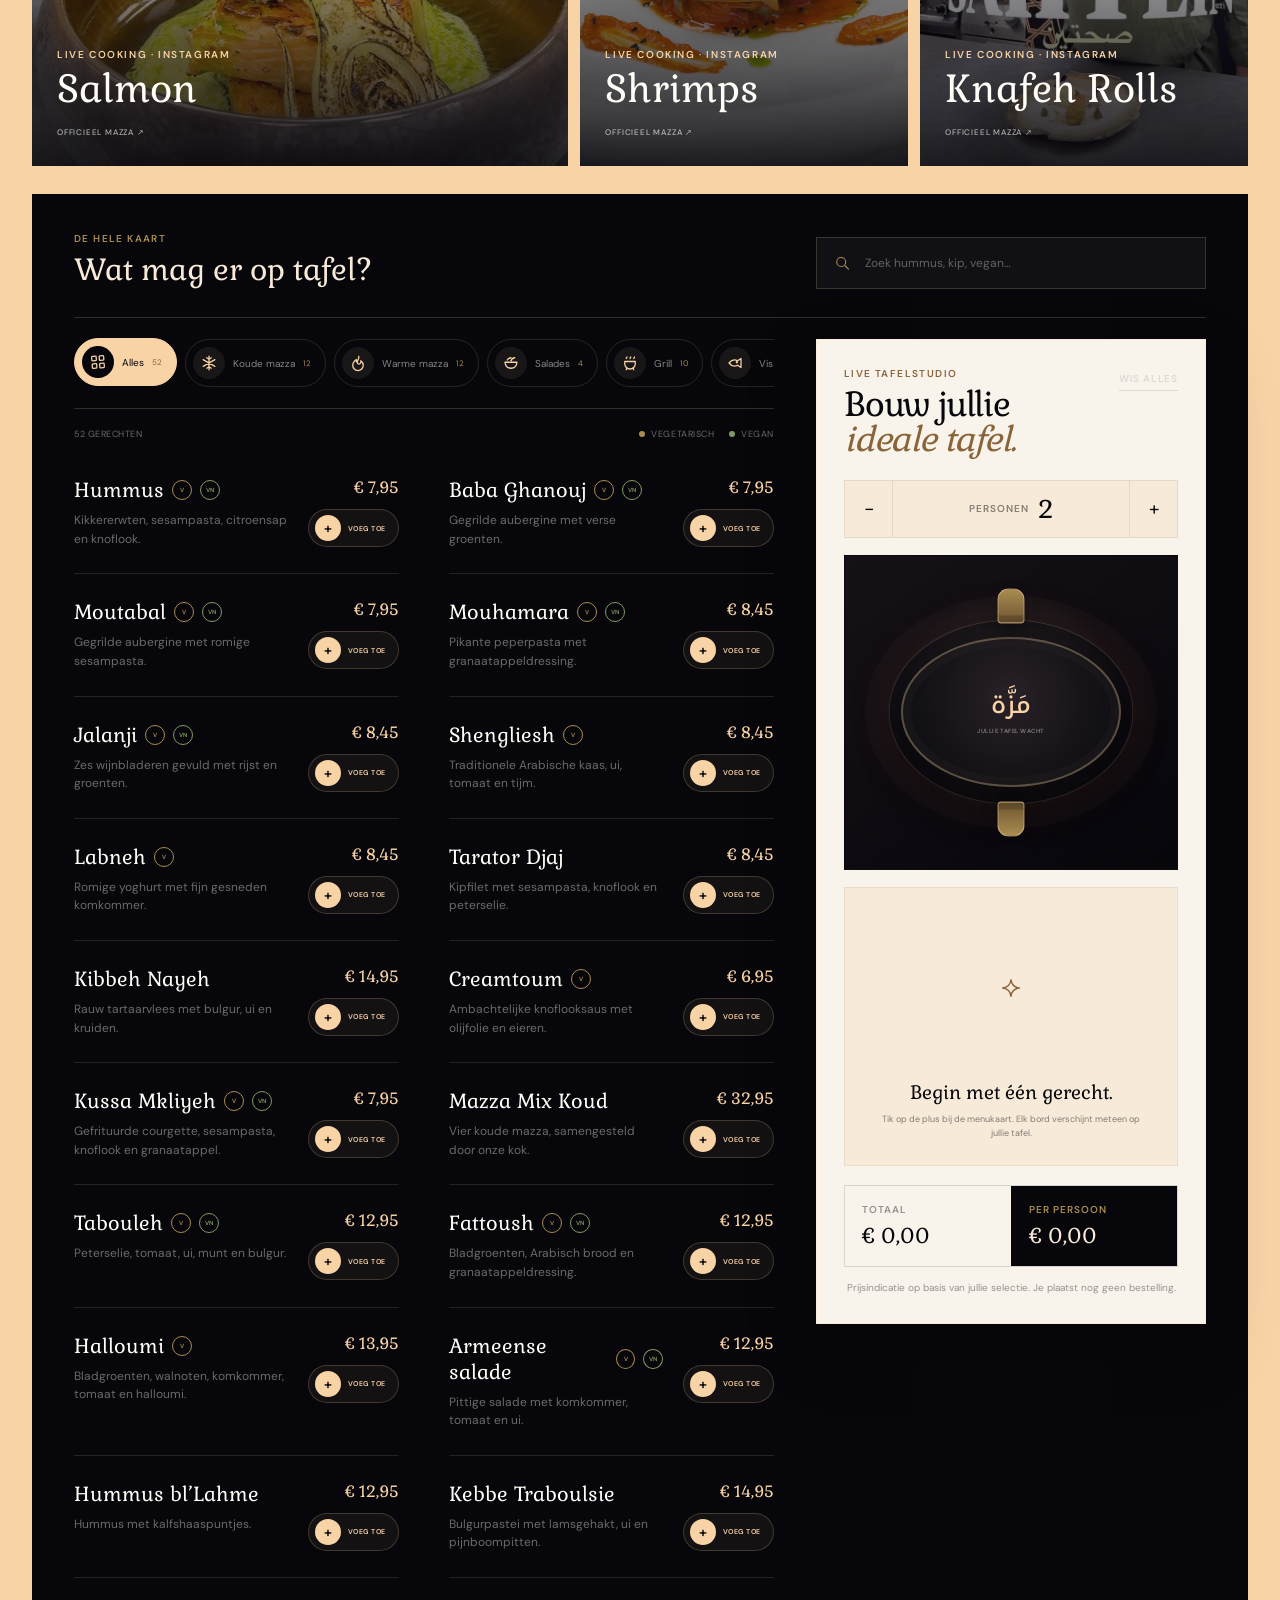
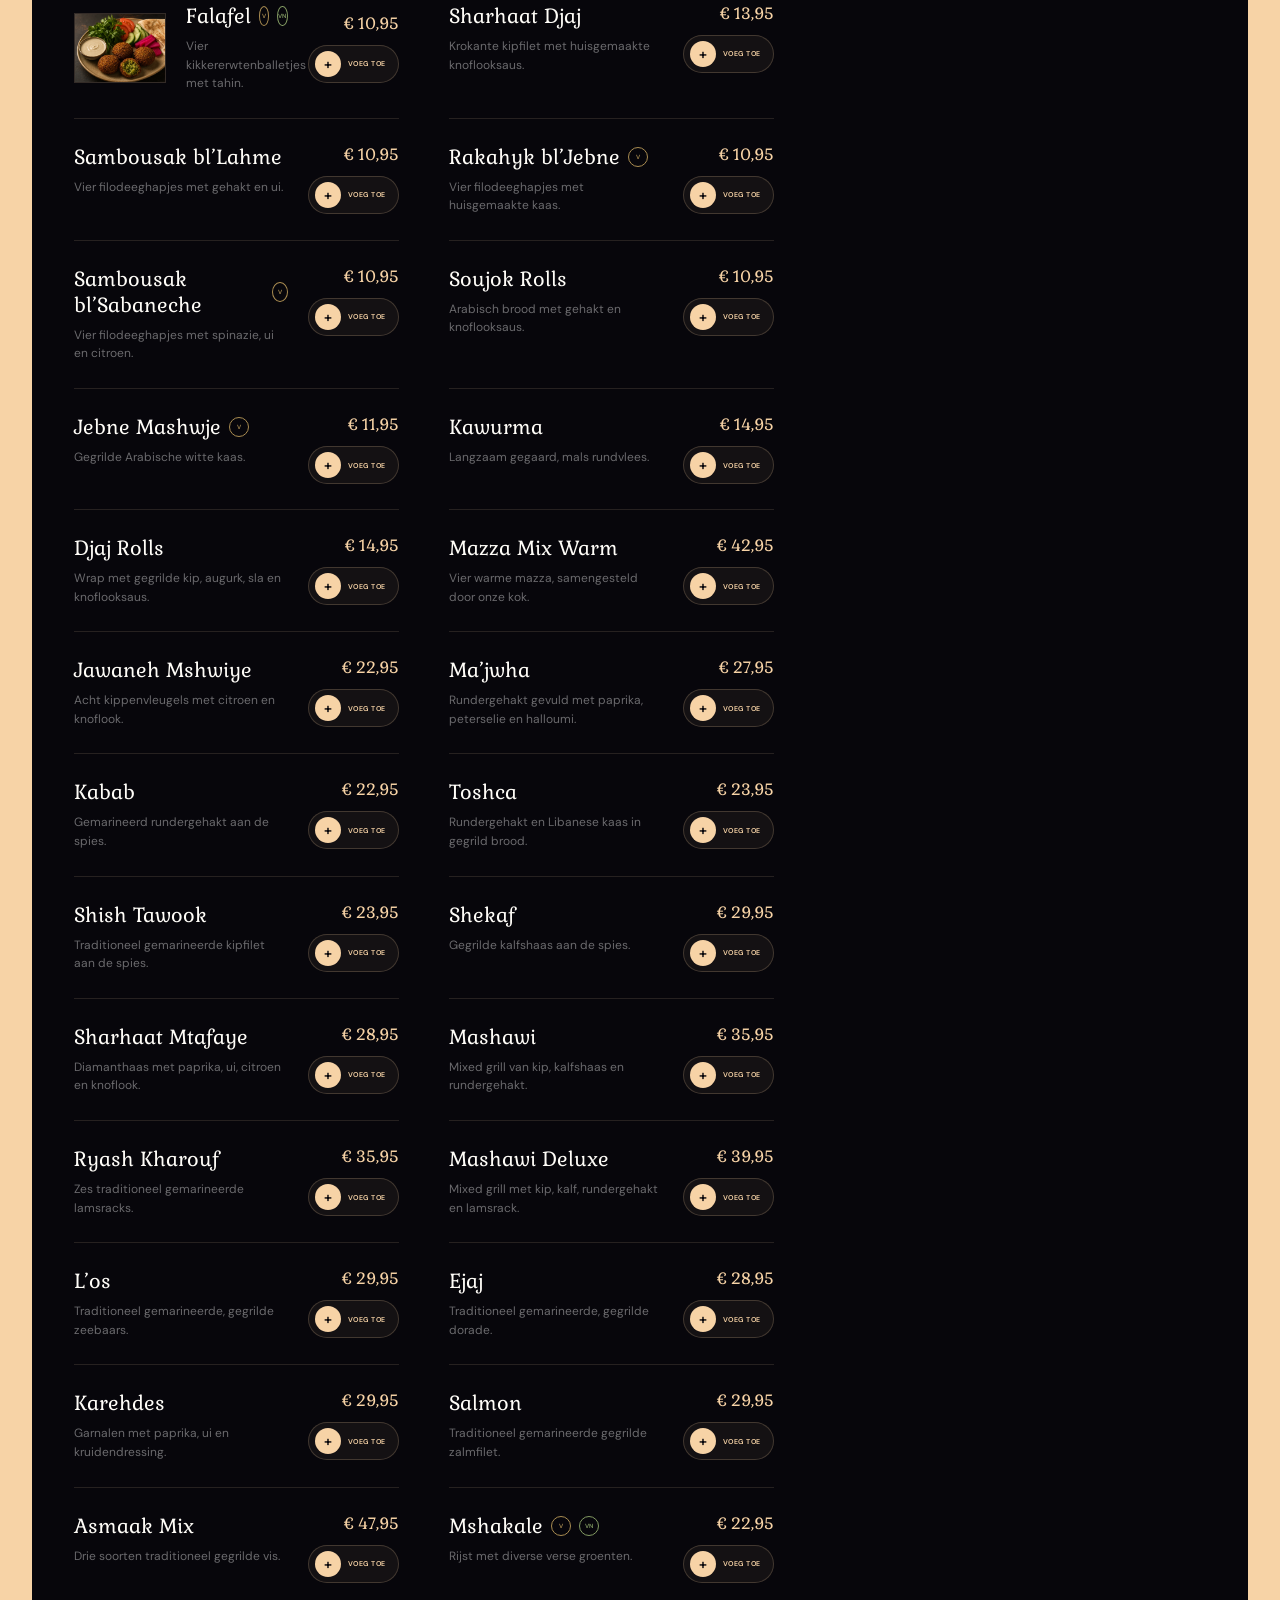
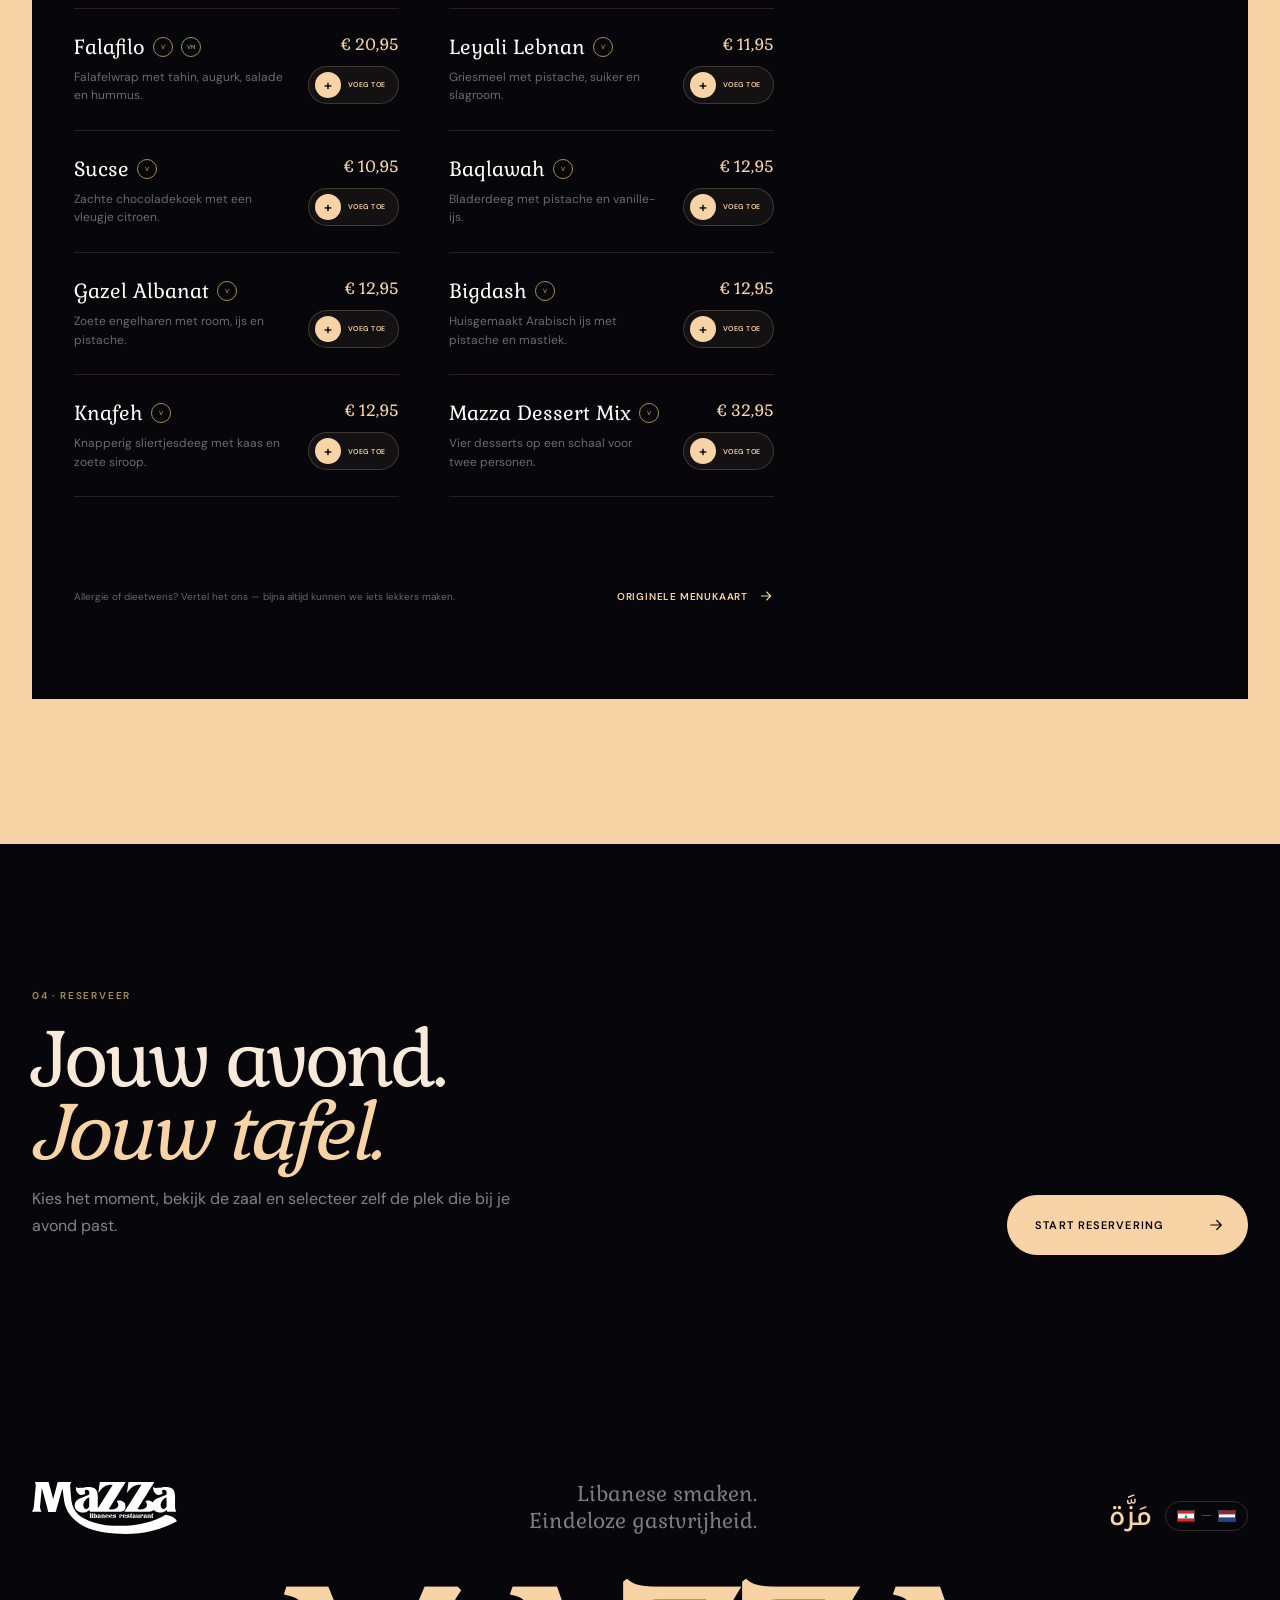
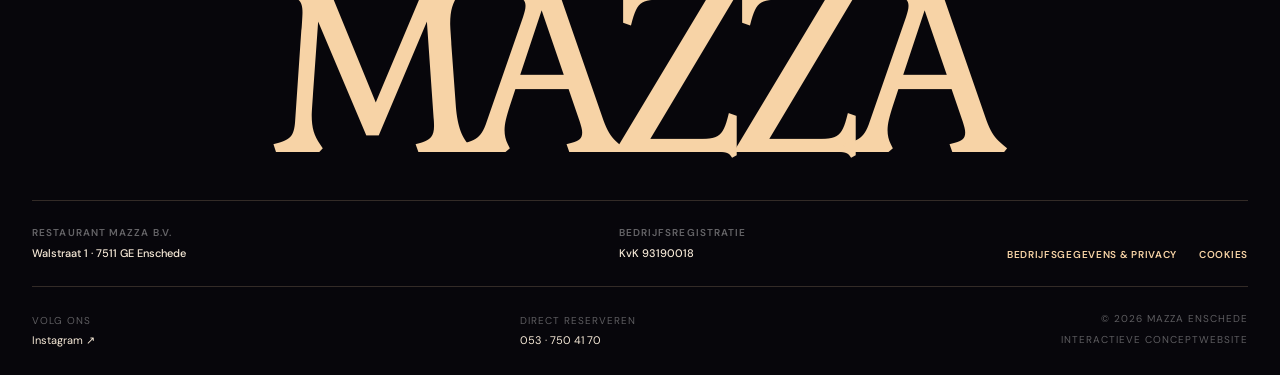
==== commit 7bb39d0d: "Stabilize table studio while scrolling" ====
--- a/menu.html
+++ b/menu.html
@@ -16,7 +16,7 @@
     <meta property="og:url" content="https://mazza-restaurant-concept.onrender.com/menu" />
     <meta property="og:image" content="https://mazza-restaurant-concept.onrender.com/assets/instagram-salmon.jpg" />
     <meta name="twitter:card" content="summary_large_image" />
-    <link rel="stylesheet" href="/styles.css?v=21" />
+    <link rel="stylesheet" href="/styles.css?v=22" />
   </head>
   <body data-page="menu">
     <svg class="svg-sprite" aria-hidden="true">
@@ -91,6 +91,6 @@
     </main>
 
     <footer class="site-footer" id="footer"><div class="footer-top"><img src="/assets/mazza-logo.svg" alt="Mazza" /><p data-i18n-html="footer.tagline">Libanese smaken.<br />Eindeloze gastvrijheid.</p><div class="footer-origin"><span class="footer-arabic" lang="ar" dir="rtl" translate="no">مَزَّة</span><span class="footer-flags" aria-label="Libanon en Nederland"><img src="/assets/flag-lebanon.svg" alt="Libanon" /><i></i><img src="/assets/flag-netherlands.svg" alt="Nederland" /></span></div></div><div class="footer-word" aria-label="Mazza" translate="no"><span>M</span><span>A</span><span>Z</span><span>Z</span><span>A</span></div><div class="footer-legal"><div><span data-i18n="footer.company">Restaurant Mazza B.V.</span><strong>Walstraat 1 · 7511 GE Enschede</strong></div><div><span data-i18n="footer.registration">Bedrijfsregistratie</span><strong>KvK 93190018</strong></div><nav aria-label="Juridische informatie"><a href="/privacy" data-i18n="footer.legal">Bedrijfsgegevens & privacy</a><a href="/privacy#cookies" data-i18n="footer.cookies">Cookies</a></nav></div><div class="footer-row"><div><span data-i18n="footer.follow">Volg ons</span><a href="https://www.instagram.com/restaurantmazza/" target="_blank" rel="noopener">Instagram ↗</a></div><div><span data-i18n="footer.call">Direct reserveren</span><a href="tel:0537504170">053 · 750 41 70</a></div><div><span>© <span data-year></span> Mazza Enschede</span><small data-i18n="footer.concept">Interactieve conceptwebsite</small></div></div></footer>
-    <script src="/app.js?v=17"></script>
+    <script src="/app.js?v=19"></script>
   </body>
 </html>
--- a/styles.css
+++ b/styles.css
@@ -1127,3 +1127,15 @@
   html { scroll-behavior: auto; }
   *, *::before, *::after { animation-duration: .01ms !important; animation-iteration-count: 1 !important; transition-duration: .01ms !important; }
 }
+
+/* Keep the table studio stable while the browser chrome and viewport move. */
+@media (max-width: 920px) {
+  .page-grain { display: none; }
+  .table-composer.open .table-composer-body { animation: none; }
+  .table-scene { backface-visibility: hidden; transform: translateZ(0); }
+}
+
+/* A sticky panel taller than its viewport can jump between its two constraints. */
+@media (min-width: 921px) and (max-height: 980px) {
+  .table-composer { position: static; top: auto; }
+}
